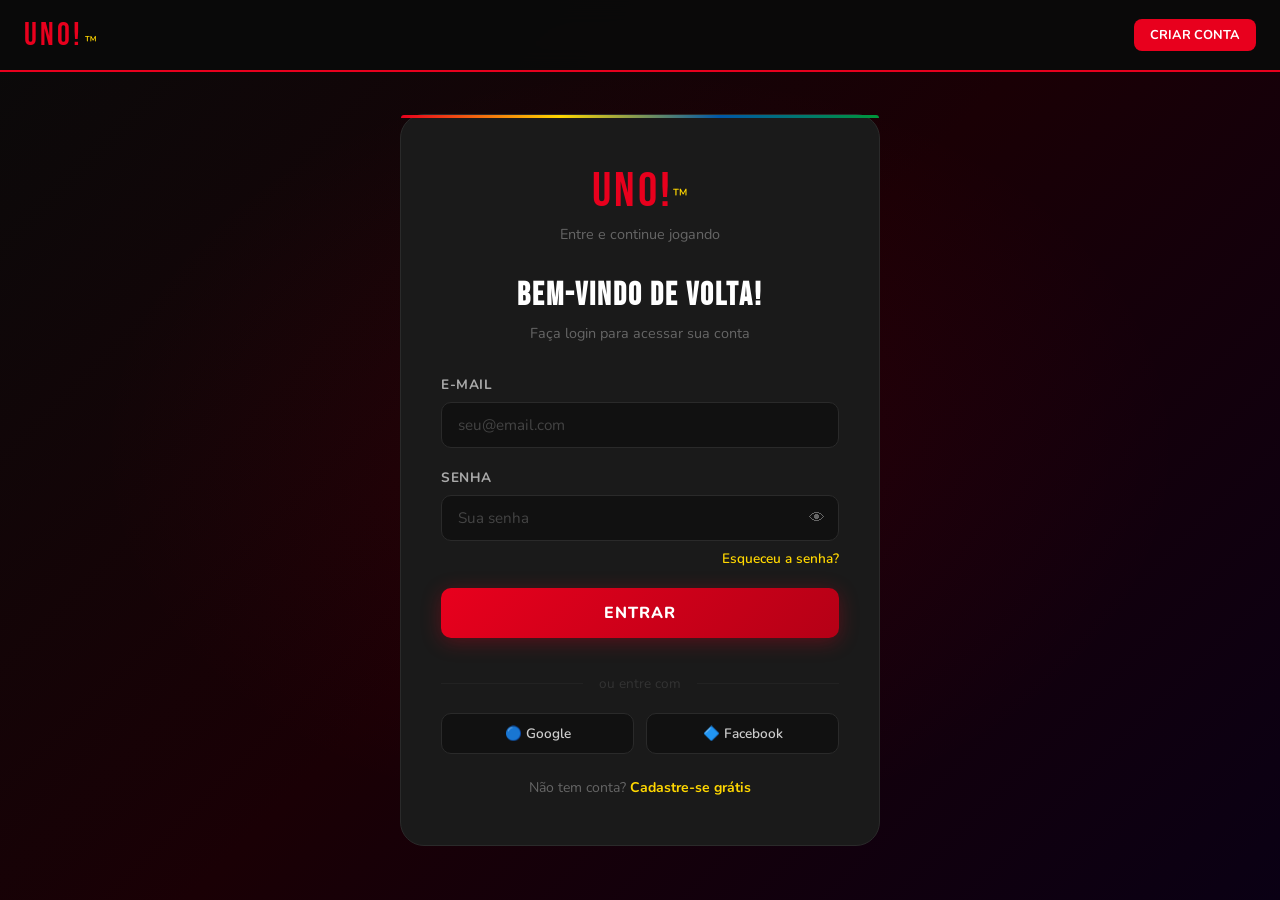
==== pages/dashboard.html @ dbe79857 "Add files via upload" ====
<!DOCTYPE html>
<html lang="pt-BR">
<head>
  <meta charset="UTF-8">
  <meta name="viewport" content="width=device-width, initial-scale=1.0">
  <title>Minha Conta – UNO!™</title>
  <link rel="stylesheet" href="../css/style.css">
  <link href="https://fonts.googleapis.com/css2?family=Bebas+Neue&family=Nunito:wght@400;600;700;800;900&display=swap" rel="stylesheet">
</head>
<body>

<nav class="navbar" id="navbar">
  <div class="nav-container">
    <a href="../index.html" class="nav-logo"><span class="logo-text">UNO!</span><span class="logo-tm">™</span></a>
    <button class="nav-toggle" onclick="toggleMenu()"><span></span><span></span><span></span></button>
    <ul class="nav-links" id="navLinks">
      <li><a href="../index.html">HOME</a></li>
      <li><a href="news.html">NOTÍCIAS</a></li>
      <li><a href="support.html">SUPORTE</a></li>
    </ul>
    <div class="nav-right">
      <div class="nav-auth-btns" id="navAuthBtns"></div>
    </div>
  </div>
</nav>

<div class="dashboard-layout">
  <!-- SIDEBAR -->
  <aside class="sidebar">
    <div class="sidebar-user">
      <div class="sidebar-avatar" id="sidebarAvatar">U</div>
      <div class="sidebar-name" id="sidebarName">Carregando...</div>
      <div class="sidebar-balance">Saldo: <span id="sidebarBalance">R$ 0,00</span></div>
    </div>
    <ul class="sidebar-nav">
      <li><a href="dashboard.html" class="active"><span class="nav-icon">🏠</span> Visão Geral</a></li>
      <li><a href="deposit.html"><span class="nav-icon">💰</span> Depositar</a></li>
      <li><a href="transactions.html"><span class="nav-icon">📋</span> Transações</a></li>
      <li><a href="profile.html"><span class="nav-icon">👤</span> Perfil</a></li>
      <li><a href="support.html"><span class="nav-icon">🎧</span> Suporte</a></li>
      <li><a href="#" onclick="logout(); return false;"><span class="nav-icon">🚪</span> Sair</a></li>
    </ul>
  </aside>

  <!-- MAIN -->
  <main class="main-content">
    <div class="dash-header">
      <h1 id="dashGreeting">Olá, Jogador!</h1>
      <p>Bem-vindo de volta ao UNO!™</p>
    </div>

    <div class="stats-grid">
      <div class="stat-card yellow">
        <div class="stat-card-label">SALDO DISPONÍVEL</div>
        <div class="stat-card-value" id="balanceValue">R$ 0,00</div>
        <div class="stat-card-sub"><a href="deposit.html" style="color:var(--yellow);text-decoration:none">+ Depositar via PIX</a></div>
      </div>
      <div class="stat-card green">
        <div class="stat-card-label">VITÓRIAS</div>
        <div class="stat-card-value" id="winsValue">0</div>
        <div class="stat-card-sub">Total de vitórias</div>
      </div>
      <div class="stat-card blue">
        <div class="stat-card-label">PARTIDAS JOGADAS</div>
        <div class="stat-card-value" id="gamesValue">0</div>
        <div class="stat-card-sub">Desde o início</div>
      </div>
      <div class="stat-card red">
        <div class="stat-card-label">NÍVEL</div>
        <div class="stat-card-value" id="levelValue">1</div>
        <div class="stat-card-sub">Continue jogando!</div>
      </div>
    </div>

    <!-- QUICK ACTIONS -->
    <div style="margin-bottom:40px">
      <h3 style="font-size:1.5rem;color:#fff;margin-bottom:20px">Ações Rápidas</h3>
      <div style="display:flex;gap:16px;flex-wrap:wrap">
        <a href="deposit.html" class="btn-primary" style="text-decoration:none;padding:12px 24px">💰 Depositar via PIX</a>
        <a href="#" onclick="alert('Jogo em breve!'); return false;" class="btn-secondary" style="padding:12px 24px">🃏 Jogar Agora</a>
        <a href="transactions.html" class="btn-login" style="text-decoration:none;padding:12px 24px;border-radius:10px;font-weight:700">📋 Ver Transações</a>
      </div>
    </div>

    <!-- RECENT TRANSACTIONS -->
    <div>
      <h3 style="font-size:1.5rem;color:#fff;margin-bottom:20px">Últimas Transações</h3>
      <div style="background:var(--dark2);border:1px solid #222;border-radius:var(--radius-lg);overflow:hidden">
        <table class="tx-table" id="recentTxTable">
          <thead>
            <tr>
              <th>DATA</th>
              <th>TIPO</th>
              <th>MÉTODO</th>
              <th>VALOR</th>
              <th>STATUS</th>
            </tr>
          </thead>
          <tbody id="recentTxBody">
            <tr><td colspan="5" style="text-align:center;color:#555;padding:40px">Nenhuma transação ainda. <a href="deposit.html" style="color:var(--yellow)">Faça seu primeiro depósito!</a></td></tr>
          </tbody>
        </table>
      </div>
    </div>
  </main>
</div>

<script src="../js/main.js"></script>
<script src="../js/auth.js"></script>
<script>
requireAuth();
window.addEventListener('DOMContentLoaded', () => {
  const user = getUser();
  if (!user) return;

  // Sidebar
  document.getElementById('sidebarAvatar').textContent = user.name.charAt(0).toUpperCase();
  document.getElementById('sidebarName').textContent = user.name;
  document.getElementById('sidebarBalance').textContent = 'R$ ' + parseFloat(user.balance || 0).toFixed(2).replace('.',',');

  // Stats
  document.getElementById('dashGreeting').textContent = 'Olá, ' + user.name.split(' ')[0] + '!';
  document.getElementById('balanceValue').textContent = 'R$ ' + parseFloat(user.balance || 0).toFixed(2).replace('.',',');
  document.getElementById('winsValue').textContent = user.wins || 0;
  document.getElementById('gamesValue').textContent = user.games || 0;
  document.getElementById('levelValue').textContent = user.level || 1;

  // Transactions
  const txs = JSON.parse(localStorage.getItem('unoTransactions') || '[]');
  const tbody = document.getElementById('recentTxBody');
  if (txs.length > 0) {
    tbody.innerHTML = txs.slice(0, 5).map(tx => {
      const d = new Date(tx.date);
      const dateStr = d.toLocaleDateString('pt-BR') + ' ' + d.toLocaleTimeString('pt-BR', {hour:'2-digit',minute:'2-digit'});
      const statusMap = { pending: '<span class="tx-badge tx-pending">Pendente</span>', confirmed: '<span class="tx-badge tx-confirmed">Confirmado</span>', failed: '<span class="tx-badge tx-failed">Falhou</span>' };
      return `<tr>
        <td>${dateStr}</td>
        <td>${tx.type === 'deposit' ? '⬇ Depósito' : '⬆ Saque'}</td>
        <td>${tx.method || 'PIX'}</td>
        <td style="color:var(--yellow);font-weight:700">R$ ${parseFloat(tx.amount).toFixed(2).replace('.',',')}</td>
        <td>${statusMap[tx.status] || statusMap.pending}</td>
      </tr>`;
    }).join('');
  }
});
</script>
</body>
</html>
---- css/style.css ----
*,*::before,*::after{box-sizing:border-box;margin:0;padding:0}
html{scroll-behavior:smooth}
body{font-family:'Nunito',sans-serif;background:#0a0a0a;color:#f0f0f0;overflow-x:hidden}
:root{
  --red:#E8001D;--red-dark:#b50016;
  --blue:#0057A8;--blue-light:#1a7fd4;
  --yellow:#FFD700;--yellow-dark:#e6c200;
  --green:#00963A;--green-light:#00c04d;
  --black:#0a0a0a;--dark:#111;--dark2:#1a1a1a;--dark3:#222;
  --white:#fff;--gray:#888;--light:#f0f0f0;
  --radius:12px;--radius-lg:20px;
  --shadow:0 8px 32px rgba(0,0,0,.4);
}
h1,h2,h3,.logo-text,.footer-logo{font-family:'Bebas Neue',sans-serif;letter-spacing:2px}
::-webkit-scrollbar{width:6px}::-webkit-scrollbar-track{background:var(--dark)}::-webkit-scrollbar-thumb{background:var(--red);border-radius:3px}

/* COOKIE */
.cookie-banner{position:fixed;bottom:0;left:0;right:0;background:var(--dark2);border-top:3px solid var(--red);padding:16px 24px;display:flex;align-items:center;justify-content:space-between;gap:16px;z-index:9999;animation:slideUp .4s ease}
@keyframes slideUp{from{transform:translateY(100%)}to{transform:translateY(0)}}
.cookie-banner p{font-size:.9rem;color:#ccc;max-width:700px}
.cookie-banner a{color:var(--yellow)}
.cookie-btns{display:flex;gap:10px;flex-shrink:0}
.btn-accept{background:var(--red);color:#fff;border:none;padding:8px 20px;border-radius:6px;cursor:pointer;font-weight:700;font-family:'Nunito',sans-serif;transition:background .2s}
.btn-accept:hover{background:var(--red-dark)}
.btn-reject{background:transparent;color:#aaa;border:1px solid #444;padding:8px 20px;border-radius:6px;cursor:pointer;font-family:'Nunito',sans-serif;transition:all .2s}
.btn-reject:hover{border-color:#888;color:#fff}

/* MODAL */
.modal-overlay{position:fixed;inset:0;background:rgba(0,0,0,.85);display:flex;align-items:center;justify-content:center;z-index:10000;animation:fadeIn .2s ease}
@keyframes fadeIn{from{opacity:0}to{opacity:1}}
.modal-box{background:var(--dark2);border:2px solid var(--red);border-radius:var(--radius-lg);padding:40px;max-width:440px;width:90%;text-align:center;position:relative;animation:popIn .3s cubic-bezier(.175,.885,.32,1.275)}
@keyframes popIn{from{transform:scale(.8);opacity:0}to{transform:scale(1);opacity:1}}
.modal-box h3{font-family:'Bebas Neue',sans-serif;font-size:2rem;color:var(--yellow);margin-bottom:12px}
.modal-box p{color:#ccc;margin-bottom:20px;line-height:1.6}
.modal-btns{display:flex;gap:12px;justify-content:center}
.btn-goback{background:transparent;border:2px solid #555;color:#aaa;padding:10px 24px;border-radius:8px;cursor:pointer;font-weight:700;font-family:'Nunito',sans-serif;transition:all .2s}
.btn-goback:hover{border-color:#888;color:#fff}
.btn-continue{background:var(--red);color:#fff;border:none;padding:10px 24px;border-radius:8px;cursor:pointer;font-weight:700;font-family:'Nunito',sans-serif;transition:background .2s}
.btn-continue:hover{background:var(--red-dark)}
.modal-close{position:absolute;top:12px;right:16px;background:none;border:none;color:#888;font-size:1.2rem;cursor:pointer;transition:color .2s}
.modal-close:hover{color:#fff}

/* NAVBAR */
.navbar{position:fixed;top:0;left:0;right:0;background:rgba(10,10,10,.95);backdrop-filter:blur(12px);border-bottom:2px solid var(--red);z-index:1000;transition:all .3s}
.navbar.scrolled{box-shadow:0 4px 20px rgba(0,0,0,.5)}
.nav-container{max-width:1280px;margin:0 auto;padding:0 24px;display:flex;align-items:center;gap:24px;height:70px}
.nav-logo{text-decoration:none;display:flex;align-items:baseline;gap:2px}
.logo-text{font-family:'Bebas Neue',sans-serif;font-size:2rem;color:var(--red);letter-spacing:3px;transition:color .2s}
.nav-logo:hover .logo-text{color:var(--yellow)}
.logo-tm{font-size:.8rem;color:var(--yellow);vertical-align:super}
.nav-links{list-style:none;display:flex;align-items:center;gap:4px;margin:0;padding:0;flex:1}
.nav-links a{color:#ccc;text-decoration:none;font-weight:700;font-size:.85rem;letter-spacing:1px;padding:8px 14px;border-radius:6px;transition:all .2s;white-space:nowrap}
.nav-links a:hover,.nav-links a.active{color:var(--yellow);background:rgba(255,215,0,.08)}
.dropdown{position:relative}
.dropdown-menu{position:absolute;top:100%;left:0;background:var(--dark2);border:1px solid #333;border-radius:10px;min-width:200px;padding:8px;display:none;box-shadow:var(--shadow)}
.dropdown:hover .dropdown-menu{display:block;animation:fadeIn .15s ease}
.dropdown-menu li{list-style:none}
.dropdown-menu a{display:block;padding:10px 14px;border-radius:6px;color:#ccc;font-size:.85rem}
.dropdown-menu a:hover{color:var(--yellow);background:rgba(255,215,0,.08)}
.nav-right{display:flex;align-items:center;gap:12px;margin-left:auto}
.nav-social{display:flex;gap:6px}
.soc-icon{width:32px;height:32px;display:flex;align-items:center;justify-content:center;border-radius:50%;border:1px solid #333;color:#888;text-decoration:none;font-size:.8rem;transition:all .2s;cursor:pointer}
.soc-icon:hover{border-color:var(--yellow);color:var(--yellow);background:rgba(255,215,0,.08)}
.nav-auth-btns{display:flex;gap:8px}
.btn-login{background:transparent;border:1px solid #444;color:#ccc;padding:7px 16px;border-radius:8px;cursor:pointer;font-weight:700;font-size:.8rem;font-family:'Nunito',sans-serif;transition:all .2s;text-decoration:none;white-space:nowrap}
.btn-login:hover{border-color:var(--yellow);color:var(--yellow)}
.btn-register{background:var(--red);border:none;color:#fff;padding:7px 16px;border-radius:8px;cursor:pointer;font-weight:700;font-size:.8rem;font-family:'Nunito',sans-serif;transition:all .2s;text-decoration:none;white-space:nowrap}
.btn-register:hover{background:var(--red-dark)}
.nav-toggle{display:none;flex-direction:column;gap:5px;background:none;border:none;cursor:pointer;padding:4px}
.nav-toggle span{width:24px;height:2px;background:#ccc;border-radius:2px;transition:all .3s}

/* HERO */
.hero{min-height:100vh;background:linear-gradient(135deg,#0a0a0a 0%,#1a0005 40%,#0a0014 100%);display:flex;align-items:center;padding:100px 24px 60px;position:relative;overflow:hidden}
.hero::before{content:'';position:absolute;inset:0;background:radial-gradient(ellipse at 70% 50%,rgba(232,0,29,.12) 0%,transparent 60%);pointer-events:none}
.hero-bg{position:absolute;inset:0;pointer-events:none;overflow:hidden}
.card-float{position:absolute;width:80px;height:110px;border-radius:12px;display:flex;align-items:center;justify-content:center;font-family:'Bebas Neue',sans-serif;font-size:1.8rem;color:#fff;opacity:.07;animation:floatCard 8s ease-in-out infinite}
.card-red{background:var(--red);top:15%;left:8%;animation-delay:0s}
.card-blue{background:var(--blue);top:60%;left:5%;animation-delay:2s}
.card-yellow{background:var(--yellow);color:#333;top:20%;right:5%;animation-delay:1s}
.card-green{background:var(--green);top:70%;right:8%;animation-delay:3s}
@keyframes floatCard{0%,100%{transform:translateY(0) rotate(-5deg)}50%{transform:translateY(-20px) rotate(5deg)}}
.hero-content{max-width:580px;position:relative;z-index:2;flex:1}
.hero-badge{display:inline-block;background:rgba(255,215,0,.12);border:1px solid rgba(255,215,0,.3);color:var(--yellow);padding:6px 16px;border-radius:50px;font-size:.8rem;font-weight:700;letter-spacing:2px;margin-bottom:20px;animation:fadeInDown .6s ease}
@keyframes fadeInDown{from{opacity:0;transform:translateY(-20px)}to{opacity:1;transform:translateY(0)}}
.hero-title{font-size:clamp(5rem,12vw,9rem);line-height:.9;background:linear-gradient(135deg,#fff 0%,var(--yellow) 50%,var(--red) 100%);-webkit-background-clip:text;-webkit-text-fill-color:transparent;background-clip:text;margin-bottom:20px;animation:fadeInUp .7s ease .1s both}
@keyframes fadeInUp{from{opacity:0;transform:translateY(30px)}to{opacity:1;transform:translateY(0)}}
.hero-subtitle{font-size:1.15rem;color:#bbb;line-height:1.7;margin-bottom:32px;animation:fadeInUp .7s ease .2s both}
.hero-actions{display:flex;gap:16px;flex-wrap:wrap;margin-bottom:40px;animation:fadeInUp .7s ease .3s both}
.btn-primary{background:linear-gradient(135deg,var(--red),var(--red-dark));color:#fff;border:none;padding:14px 32px;border-radius:10px;font-weight:800;font-size:1rem;letter-spacing:1px;cursor:pointer;transition:all .3s;box-shadow:0 4px 20px rgba(232,0,29,.4);font-family:'Nunito',sans-serif;text-decoration:none;display:inline-block}
.btn-primary:hover{transform:translateY(-3px);box-shadow:0 8px 30px rgba(232,0,29,.5)}
.btn-secondary{background:transparent;color:var(--yellow);border:2px solid var(--yellow);padding:12px 28px;border-radius:10px;font-weight:800;font-size:1rem;letter-spacing:1px;text-decoration:none;transition:all .3s;display:inline-block}
.btn-secondary:hover{background:var(--yellow);color:#111;transform:translateY(-3px)}
.hero-stats{display:flex;align-items:center;gap:20px;animation:fadeInUp .7s ease .4s both}
.stat{display:flex;flex-direction:column}
.stat-num{font-family:'Bebas Neue',sans-serif;font-size:1.8rem;color:var(--yellow);letter-spacing:2px}
.stat-label{font-size:.75rem;color:#888;letter-spacing:1px;text-transform:uppercase}
.stat-divider{width:1px;height:40px;background:#333}
.hero-image{flex:1;display:flex;justify-content:center;align-items:center;position:relative;z-index:2;animation:fadeInUp .8s ease .3s both}
.phone-mockup{width:240px;height:480px;background:linear-gradient(145deg,#1a1a1a,#2a2a2a);border-radius:40px;border:3px solid #333;padding:20px 15px;box-shadow:0 30px 80px rgba(0,0,0,.6),0 0 0 1px #444;position:relative;animation:floatPhone 4s ease-in-out infinite}
@keyframes floatPhone{0%,100%{transform:translateY(0) rotate(-2deg)}50%{transform:translateY(-15px) rotate(2deg)}}
.phone-screen{background:linear-gradient(135deg,#0a0a2e,#1a001a);border-radius:28px;height:100%;display:flex;align-items:center;justify-content:center;overflow:hidden}
.game-preview{display:flex;flex-direction:column;align-items:center;gap:20px}
.game-cards{display:flex}
.game-card{width:45px;height:65px;border-radius:8px;display:flex;align-items:center;justify-content:center;font-family:'Bebas Neue',sans-serif;font-size:1.1rem;color:#fff;font-weight:900;margin-left:-8px;box-shadow:2px 2px 8px rgba(0,0,0,.5);transition:transform .2s;cursor:default}
.game-card:first-child{margin-left:0}
.game-card:hover{transform:translateY(-8px);z-index:10}
.gc-red{background:var(--red)}.gc-blue{background:var(--blue)}.gc-yellow{background:var(--yellow);color:#333}.gc-green{background:var(--green)}.gc-wild{background:linear-gradient(135deg,#E8001D,#0057A8,#FFD700,#00963A)}
.game-uno-btn{background:var(--yellow);color:#111;font-family:'Bebas Neue',sans-serif;font-size:1.6rem;letter-spacing:3px;padding:8px 24px;border-radius:50px;box-shadow:0 4px 15px rgba(255,215,0,.4);animation:pulse 2s ease-in-out infinite}
@keyframes pulse{0%,100%{transform:scale(1)}50%{transform:scale(1.05)}}

/* TICKER */
.news-ticker{background:var(--red);padding:10px 0;display:flex;align-items:center;overflow:hidden}
.ticker-label{background:var(--red-dark);color:#fff;padding:0 20px;font-weight:800;font-size:.8rem;letter-spacing:2px;white-space:nowrap;flex-shrink:0;align-self:stretch;display:flex;align-items:center}
.ticker-track{display:flex;gap:60px;animation:tickerScroll 30s linear infinite;white-space:nowrap}
.ticker-track span{font-size:.85rem;font-weight:600;color:rgba(255,255,255,.9)}
@keyframes tickerScroll{0%{transform:translateX(0)}100%{transform:translateX(-50%)}}

/* SECTIONS */
.section-header{text-align:center;margin-bottom:48px;display:flex;flex-direction:column;align-items:center}
.section-header h2{font-size:clamp(2.5rem,5vw,3.5rem);color:#fff}
.section-header p{color:#888;font-size:1.1rem;margin-top:8px}
.section-header.light h2{color:var(--yellow)}
.see-all-btn{color:var(--yellow);text-decoration:none;font-weight:700;font-size:.9rem;margin-left:16px;transition:opacity .2s}
.see-all-btn:hover{opacity:.7}

/* FEATURES */
.features{padding:80px 24px;max-width:1280px;margin:0 auto}
.features-grid{display:grid;grid-template-columns:repeat(auto-fit,minmax(280px,1fr));gap:24px}
.feature-card{background:var(--dark2);border:1px solid #222;border-radius:var(--radius-lg);padding:32px;transition:all .3s;position:relative;overflow:hidden}
.feature-card::before{content:'';position:absolute;top:0;left:0;right:0;height:3px;background:linear-gradient(90deg,var(--red),var(--yellow));transform:scaleX(0);transform-origin:left;transition:transform .3s}
.feature-card:hover::before{transform:scaleX(1)}
.feature-card:hover{transform:translateY(-6px);border-color:#333;box-shadow:var(--shadow)}
.feature-icon{width:56px;height:56px;border-radius:14px;display:flex;align-items:center;justify-content:center;font-size:1.6rem;margin-bottom:20px}
.red-bg{background:rgba(232,0,29,.15)}.blue-bg{background:rgba(0,87,168,.15)}.yellow-bg{background:rgba(255,215,0,.15)}.green-bg{background:rgba(0,150,58,.15)}
.feature-card h3{font-size:1.25rem;margin-bottom:10px;color:#fff}
.feature-card p{color:#888;font-size:.95rem;line-height:1.7}

/* GALLERY */
.gallery-section{background:var(--dark2);padding:80px 24px}
.gallery-section .section-header{max-width:1280px;margin:0 auto 32px}
.gallery-tabs{display:flex;gap:8px;justify-content:center;margin-bottom:32px}
.tab-btn{background:transparent;border:2px solid #333;color:#888;padding:10px 28px;border-radius:50px;cursor:pointer;font-weight:700;font-family:'Nunito',sans-serif;font-size:.9rem;transition:all .2s}
.tab-btn.active,.tab-btn:hover{background:var(--red);border-color:var(--red);color:#fff}
.gallery-content{max-width:1280px;margin:0 auto}
.gallery-content.hidden{display:none}
.screenshots-grid{display:grid;grid-template-columns:2fr 1fr 1fr;grid-template-rows:auto auto;gap:16px}
.screenshot-item.big{grid-row:1/3}
.screenshot-placeholder{border-radius:var(--radius-lg);aspect-ratio:16/10;display:flex;align-items:center;justify-content:center;color:rgba(255,255,255,.7);font-weight:700}
.screenshot-item.big .screenshot-placeholder{aspect-ratio:auto;height:100%}
.red-grad{background:linear-gradient(135deg,rgba(232,0,29,.6),rgba(180,0,0,.4));border:1px solid rgba(232,0,29,.3)}
.blue-grad{background:linear-gradient(135deg,rgba(0,87,168,.6),rgba(0,50,120,.4));border:1px solid rgba(0,87,168,.3)}
.yellow-grad{background:linear-gradient(135deg,rgba(255,215,0,.4),rgba(200,160,0,.2));border:1px solid rgba(255,215,0,.2)}
.green-grad{background:linear-gradient(135deg,rgba(0,150,58,.5),rgba(0,100,30,.3));border:1px solid rgba(0,150,58,.2)}
.videos-grid{display:grid;grid-template-columns:repeat(auto-fit,minmax(240px,1fr));gap:16px}
.video-card{cursor:pointer}
.video-thumb{border-radius:var(--radius-lg);aspect-ratio:16/9;display:flex;flex-direction:column;align-items:center;justify-content:center;gap:12px;position:relative;overflow:hidden;transition:transform .3s}
.video-card:hover .video-thumb{transform:scale(1.02)}
.play-icon{font-size:2.5rem;opacity:.9}
.video-thumb p{font-weight:700;font-size:.95rem;color:rgba(255,255,255,.9);text-align:center;padding:0 16px}

/* NEWS */
.news-section{padding:80px 24px;max-width:1280px;margin:0 auto}
.news-section .section-header{flex-direction:row;justify-content:space-between;align-items:center;margin-bottom:24px}
.news-tabs{display:flex;gap:6px;margin-bottom:24px;flex-wrap:wrap}
.news-tab{background:transparent;border:1px solid #333;color:#888;padding:6px 16px;border-radius:50px;cursor:pointer;font-size:.8rem;font-weight:700;letter-spacing:1px;font-family:'Nunito',sans-serif;transition:all .2s}
.news-tab.active,.news-tab:hover{background:var(--red);border-color:var(--red);color:#fff}
.news-list{display:flex;flex-direction:column;gap:2px}
.news-item{display:flex;align-items:center;gap:16px;padding:16px 20px;border-radius:10px;text-decoration:none;color:inherit;background:transparent;transition:background .2s;border-bottom:1px solid #1a1a1a}
.news-item:hover{background:var(--dark2)}
.news-item.hidden{display:none}
.news-tag{flex-shrink:0;padding:3px 10px;border-radius:50px;font-size:.7rem;font-weight:800;letter-spacing:1px}
.tag-notice{background:rgba(255,215,0,.15);color:var(--yellow)}
.tag-news{background:rgba(0,87,168,.2);color:#4da6ff}
.tag-esports{background:rgba(232,0,29,.15);color:#ff4d6d}
.tag-guide{background:rgba(0,150,58,.15);color:#00e066}
.news-title{flex:1;font-size:.95rem;color:#ddd;transition:color .2s}
.news-item:hover .news-title{color:var(--yellow)}
.news-date{color:#555;font-size:.8rem;flex-shrink:0}

/* DOWNLOAD CTA */
.download-cta{background:linear-gradient(135deg,var(--red-dark),#1a0005);padding:80px 24px;display:flex;align-items:center;justify-content:center;gap:60px;position:relative;overflow:hidden}
.download-cta::before{content:'';position:absolute;inset:0;background:radial-gradient(ellipse at center,rgba(255,215,0,.05) 0%,transparent 70%)}
.cta-content{text-align:center;z-index:2}
.cta-content h2{font-size:3.5rem;color:#fff;margin-bottom:12px}
.cta-content p{color:rgba(255,255,255,.7);font-size:1.1rem;margin-bottom:32px}
.cta-stores{display:flex;gap:16px;justify-content:center;flex-wrap:wrap}
.store-badge{display:flex;align-items:center;gap:12px;background:rgba(255,255,255,.1);border:2px solid rgba(255,255,255,.2);padding:12px 24px;border-radius:12px;text-decoration:none;color:#fff;transition:all .3s}
.store-badge:hover{background:rgba(255,255,255,.2);transform:translateY(-3px)}
.badge-icon{font-size:1.8rem}
.badge-text{display:flex;flex-direction:column;line-height:1.2}
.badge-text small{font-size:.7rem;opacity:.7}
.badge-text strong{font-size:1rem}
.cta-cards{display:flex;gap:8px;z-index:2;flex-wrap:wrap;justify-content:center}
.cta-card{width:55px;height:80px;border-radius:10px;display:flex;align-items:center;justify-content:center;font-family:'Bebas Neue',sans-serif;font-size:1.4rem;color:#fff;font-weight:900;box-shadow:0 4px 15px rgba(0,0,0,.3);animation:floatCard 6s ease-in-out infinite}
.cta-card.c1{background:var(--red);animation-delay:0s}.cta-card.c2{background:var(--blue);animation-delay:.5s}.cta-card.c3{background:var(--yellow);color:#333;animation-delay:1s}.cta-card.c4{background:var(--green);animation-delay:1.5s}.cta-card.c5{background:var(--red);animation-delay:2s}.cta-card.c6{background:var(--blue);animation-delay:2.5s}

/* FOOTER */
.footer{background:#050505;border-top:1px solid #1a1a1a;padding:60px 24px 0}
.footer-container{max-width:1280px;margin:0 auto;display:grid;grid-template-columns:2fr 1fr 1fr 1fr;gap:48px;padding-bottom:48px}
.footer-logo{font-size:2.5rem;color:var(--red);margin-bottom:12px}
.footer-brand p{color:#666;font-size:.9rem;line-height:1.7;margin-bottom:20px}
.footer-social{display:flex;gap:8px}
.footer-links h4{font-family:'Bebas Neue',sans-serif;font-size:1.1rem;color:var(--yellow);letter-spacing:2px;margin-bottom:16px}
.footer-links ul{list-style:none;display:flex;flex-direction:column;gap:10px}
.footer-links a{color:#666;text-decoration:none;font-size:.9rem;transition:color .2s}
.footer-links a:hover{color:var(--yellow)}
.footer-bottom{border-top:1px solid #1a1a1a;padding:20px 0;display:flex;justify-content:space-between;align-items:center;max-width:1280px;margin:0 auto;color:#444;font-size:.8rem}

/* PAGE HERO */
.page-hero{padding:120px 24px 60px;background:linear-gradient(135deg,#0a0a0a 0%,#1a0005 100%);text-align:center;border-bottom:2px solid var(--red)}
.page-hero h1{font-size:clamp(3rem,7vw,5rem);color:#fff}
.breadcrumb{color:#666;font-size:.9rem;margin-top:8px}
.breadcrumb a{color:var(--yellow);text-decoration:none}

/* PAGE CONTENT */
.page-content{max-width:1280px;margin:0 auto;padding:60px 24px}

/* SUPPORT */
.support-categories{display:grid;grid-template-columns:repeat(auto-fit,minmax(280px,1fr));gap:24px;margin-bottom:48px}
.support-cat{background:var(--dark2);border:1px solid #222;border-radius:var(--radius-lg);padding:28px;transition:all .3s}
.support-cat:hover{border-color:var(--red);transform:translateY(-4px)}
.support-cat h3{font-size:1.3rem;color:var(--yellow);margin-bottom:16px;display:flex;align-items:center;gap:10px}
.support-cat .more-link{display:inline-block;margin-top:12px;color:var(--red);font-weight:700;font-size:.85rem;text-decoration:none}
.support-cat .more-link:hover{color:var(--yellow)}
.faq-item{background:transparent;border-bottom:1px solid #1a1a1a}
.faq-q{padding:14px 16px;color:#ccc;font-size:.9rem;cursor:pointer;display:flex;justify-content:space-between;align-items:center;transition:color .2s}
.faq-q:hover{color:var(--yellow)}
.faq-a{padding:0 16px;max-height:0;overflow:hidden;transition:all .3s;color:#888;font-size:.9rem;line-height:1.6}
.faq-item.open .faq-a{max-height:200px;padding:0 16px 14px}
.faq-arrow{transition:transform .3s}
.faq-item.open .faq-arrow{transform:rotate(180deg)}
.contact-box{background:linear-gradient(135deg,rgba(232,0,29,.1),rgba(0,87,168,.1));border:1px solid rgba(232,0,29,.2);border-radius:var(--radius-lg);padding:40px;text-align:center;margin-top:48px}
.contact-box h3{font-size:1.8rem;margin-bottom:12px}
.contact-box p{color:#888;margin-bottom:16px}
.contact-box a{color:var(--yellow);text-decoration:none;font-weight:700}

/* LEGAL */
.legal-content{max-width:800px;margin:0 auto}
.legal-content h2{font-size:1.8rem;color:var(--yellow);margin:32px 0 12px}
.legal-content p,.legal-content li{color:#888;line-height:1.8;margin-bottom:12px}
.legal-content ul{padding-left:24px}

/* PAGINATION */
.pagination{display:flex;gap:8px;justify-content:center;margin-top:32px}
.page-btn{width:36px;height:36px;border-radius:8px;display:flex;align-items:center;justify-content:center;background:var(--dark2);border:1px solid #333;color:#888;cursor:pointer;font-family:'Nunito',sans-serif;font-size:.85rem;transition:all .2s}
.page-btn.active,.page-btn:hover{background:var(--red);border-color:var(--red);color:#fff}

/* AUTH PAGES */
.auth-page{min-height:100vh;background:linear-gradient(135deg,#0a0a0a 0%,#1a0005 50%,#0a0014 100%);display:flex;align-items:center;justify-content:center;padding:100px 24px 40px;position:relative;overflow:hidden}
.auth-page::before{content:'';position:absolute;inset:0;background:radial-gradient(ellipse at center,rgba(232,0,29,.08) 0%,transparent 60%);pointer-events:none}
.auth-card{background:var(--dark2);border:1px solid #2a2a2a;border-radius:24px;padding:48px 40px;width:100%;max-width:480px;position:relative;z-index:2;animation:popIn .4s cubic-bezier(.175,.885,.32,1.275)}
.auth-card::before{content:'';position:absolute;top:0;left:0;right:0;height:3px;background:linear-gradient(90deg,var(--red),var(--yellow),var(--blue),var(--green));border-radius:24px 24px 0 0}
.auth-logo{text-align:center;margin-bottom:32px}
.auth-logo .logo-text{font-size:3rem;color:var(--red)}
.auth-logo .logo-tm{font-size:1rem;color:var(--yellow)}
.auth-logo p{color:#666;font-size:.9rem;margin-top:4px}
.auth-title{font-family:'Bebas Neue',sans-serif;font-size:2rem;color:#fff;text-align:center;margin-bottom:8px;letter-spacing:2px}
.auth-subtitle{color:#666;text-align:center;font-size:.9rem;margin-bottom:32px}
.form-group{margin-bottom:20px}
.form-label{display:block;font-size:.85rem;font-weight:700;color:#aaa;margin-bottom:8px;letter-spacing:.5px}
.form-input{width:100%;background:#111;border:1px solid #2a2a2a;border-radius:10px;padding:12px 16px;color:#fff;font-family:'Nunito',sans-serif;font-size:.95rem;transition:all .2s;outline:none}
.form-input:focus{border-color:var(--red);box-shadow:0 0 0 3px rgba(232,0,29,.1)}
.form-input::placeholder{color:#444}
.form-input.error{border-color:#ff4d4d}
.form-error{color:#ff4d4d;font-size:.8rem;margin-top:6px;display:none}
.form-error.show{display:block}
.input-group{position:relative}
.input-group .form-input{padding-right:48px}
.input-toggle{position:absolute;right:14px;top:50%;transform:translateY(-50%);background:none;border:none;color:#666;cursor:pointer;font-size:1rem;transition:color .2s}
.input-toggle:hover{color:var(--yellow)}
.form-check{display:flex;align-items:flex-start;gap:10px;margin-bottom:20px}
.form-check input[type=checkbox]{width:18px;height:18px;accent-color:var(--red);flex-shrink:0;margin-top:2px;cursor:pointer}
.form-check label{color:#888;font-size:.85rem;line-height:1.5;cursor:pointer}
.form-check a{color:var(--yellow);text-decoration:none}
.btn-full{width:100%;padding:14px;border-radius:10px;font-weight:800;font-size:1rem;letter-spacing:1px;cursor:pointer;transition:all .3s;font-family:'Nunito',sans-serif;margin-bottom:16px}
.btn-full-red{background:linear-gradient(135deg,var(--red),var(--red-dark));color:#fff;border:none;box-shadow:0 4px 20px rgba(232,0,29,.3)}
.btn-full-red:hover{transform:translateY(-2px);box-shadow:0 8px 30px rgba(232,0,29,.4)}
.btn-full-red:disabled{opacity:.5;cursor:not-allowed;transform:none}
.auth-divider{display:flex;align-items:center;gap:16px;margin:20px 0;color:#333;font-size:.85rem}
.auth-divider::before,.auth-divider::after{content:'';flex:1;height:1px;background:#222}
.social-login{display:flex;gap:12px;margin-bottom:24px}
.btn-social{flex:1;display:flex;align-items:center;justify-content:center;gap:8px;background:#111;border:1px solid #2a2a2a;color:#ccc;padding:10px;border-radius:10px;cursor:pointer;font-family:'Nunito',sans-serif;font-size:.85rem;font-weight:600;transition:all .2s}
.btn-social:hover{border-color:#444;color:#fff}
.auth-footer{text-align:center;color:#666;font-size:.875rem}
.auth-footer a{color:var(--yellow);text-decoration:none;font-weight:700}
.auth-footer a:hover{text-decoration:underline}
.forgot-link{display:block;text-align:right;margin-top:-12px;margin-bottom:20px;color:var(--yellow);font-size:.85rem;text-decoration:none;font-weight:600}
.forgot-link:hover{text-decoration:underline}
.strength-bar{height:4px;background:#222;border-radius:2px;margin-top:8px;overflow:hidden}
.strength-fill{height:100%;border-radius:2px;transition:all .3s;width:0}
.strength-text{font-size:.75rem;color:#666;margin-top:4px}

/* DASHBOARD / DEPOSIT */
.dashboard-layout{display:flex;min-height:100vh;padding-top:70px}
.sidebar{width:260px;background:var(--dark2);border-right:1px solid #1a1a1a;padding:32px 0;flex-shrink:0;position:fixed;top:70px;bottom:0;left:0;overflow-y:auto;z-index:100}
.sidebar-user{padding:0 24px 24px;border-bottom:1px solid #1a1a1a;margin-bottom:16px}
.sidebar-avatar{width:56px;height:56px;border-radius:50%;background:linear-gradient(135deg,var(--red),var(--blue));display:flex;align-items:center;justify-content:center;font-family:'Bebas Neue',sans-serif;font-size:1.5rem;color:#fff;margin-bottom:12px}
.sidebar-name{font-weight:800;color:#fff;font-size:1rem}
.sidebar-balance{color:#888;font-size:.85rem;margin-top:2px}
.sidebar-balance span{color:var(--yellow);font-weight:700}
.sidebar-nav{list-style:none}
.sidebar-nav li a{display:flex;align-items:center;gap:12px;padding:12px 24px;color:#888;text-decoration:none;font-weight:600;font-size:.9rem;transition:all .2s;border-left:3px solid transparent}
.sidebar-nav li a:hover,.sidebar-nav li a.active{color:var(--yellow);background:rgba(255,215,0,.05);border-left-color:var(--yellow)}
.sidebar-nav li a .nav-icon{font-size:1.1rem;width:20px;text-align:center}
.main-content{flex:1;margin-left:260px;padding:40px}
.dash-header{margin-bottom:40px}
.dash-header h1{font-size:2.5rem;color:#fff}
.dash-header p{color:#888;margin-top:4px}
.stats-grid{display:grid;grid-template-columns:repeat(auto-fit,minmax(220px,1fr));gap:20px;margin-bottom:40px}
.stat-card{background:var(--dark2);border:1px solid #222;border-radius:var(--radius-lg);padding:24px;position:relative;overflow:hidden}
.stat-card::after{content:'';position:absolute;top:0;right:0;width:80px;height:80px;border-radius:50%;opacity:.06;transform:translate(20px,-20px)}
.stat-card.red::after{background:var(--red)}.stat-card.blue::after{background:var(--blue)}.stat-card.yellow::after{background:var(--yellow)}.stat-card.green::after{background:var(--green)}
.stat-card-label{color:#666;font-size:.8rem;font-weight:700;letter-spacing:1px;text-transform:uppercase;margin-bottom:8px}
.stat-card-value{font-family:'Bebas Neue',sans-serif;font-size:2rem;letter-spacing:2px}
.stat-card.red .stat-card-value{color:var(--red)}.stat-card.yellow .stat-card-value{color:var(--yellow)}.stat-card.green .stat-card-value{color:var(--green)}.stat-card.blue .stat-card-value{color:var(--blue-light)}
.stat-card-sub{color:#555;font-size:.8rem;margin-top:4px}

/* DEPOSIT */
.deposit-container{max-width:600px}
.deposit-card{background:var(--dark2);border:1px solid #222;border-radius:var(--radius-lg);padding:36px;margin-bottom:24px}
.deposit-card h3{font-size:1.5rem;color:#fff;margin-bottom:24px;display:flex;align-items:center;gap:10px}
.amount-grid{display:grid;grid-template-columns:repeat(3,1fr);gap:12px;margin-bottom:20px}
.amount-btn{background:#111;border:2px solid #2a2a2a;border-radius:12px;padding:16px 8px;cursor:pointer;text-align:center;transition:all .2s;font-family:'Nunito',sans-serif}
.amount-btn:hover{border-color:var(--red);background:rgba(232,0,29,.05)}
.amount-btn.selected{border-color:var(--yellow);background:rgba(255,215,0,.08)}
.amount-btn .amount-val{font-family:'Bebas Neue',sans-serif;font-size:1.6rem;color:var(--yellow);letter-spacing:1px;display:block}
.amount-btn .amount-label{color:#555;font-size:.75rem;display:block;margin-top:2px}
.amount-custom{margin-bottom:20px}
.amount-custom label{display:block;font-size:.85rem;font-weight:700;color:#aaa;margin-bottom:8px}
.amount-custom .input-prefix{position:relative}
.amount-custom .prefix-text{position:absolute;left:14px;top:50%;transform:translateY(-50%);color:#888;font-weight:700}
.amount-custom .form-input{padding-left:40px}

/* PIX RESULT */
.pix-result{display:none;text-align:center}
.pix-result.show{display:block}
.qr-placeholder{width:200px;height:200px;margin:0 auto 20px;background:#fff;border-radius:12px;display:flex;align-items:center;justify-content:center;font-size:3rem;position:relative;overflow:hidden}
.qr-placeholder img{width:100%;height:100%;object-fit:contain}
.pix-code-box{background:#111;border:1px solid #2a2a2a;border-radius:10px;padding:16px;margin:16px 0;display:flex;align-items:center;gap:12px}
.pix-code-text{flex:1;font-size:.75rem;color:#888;word-break:break-all;text-align:left;font-family:monospace}
.btn-copy{background:var(--yellow);color:#111;border:none;padding:8px 16px;border-radius:8px;cursor:pointer;font-weight:700;font-size:.8rem;font-family:'Nunito',sans-serif;white-space:nowrap;transition:all .2s}
.btn-copy:hover{background:var(--yellow-dark)}
.pix-timer{margin:16px 0;color:#888;font-size:.9rem}
.pix-timer span{color:var(--red);font-weight:700;font-family:'Bebas Neue',sans-serif;font-size:1.2rem}
.pix-status{padding:12px 20px;border-radius:10px;font-weight:700;font-size:.9rem;margin-top:16px}
.pix-status.pending{background:rgba(255,215,0,.1);border:1px solid rgba(255,215,0,.2);color:var(--yellow)}
.pix-status.confirmed{background:rgba(0,150,58,.1);border:1px solid rgba(0,150,58,.2);color:var(--green-light)}
.pix-status.error{background:rgba(232,0,29,.1);border:1px solid rgba(232,0,29,.2);color:#ff6b6b}
.deposit-info-list{list-style:none;display:flex;flex-direction:column;gap:12px}
.deposit-info-list li{display:flex;align-items:flex-start;gap:12px;color:#888;font-size:.9rem;line-height:1.5}
.deposit-info-list li span:first-child{font-size:1.1rem;flex-shrink:0}
.loading-spinner{display:inline-block;width:20px;height:20px;border:2px solid #333;border-top-color:var(--red);border-radius:50%;animation:spin .8s linear infinite;vertical-align:middle;margin-right:8px}
@keyframes spin{to{transform:rotate(360deg)}}
.form-row{display:grid;grid-template-columns:1fr 1fr;gap:16px}

/* TRANSACTIONS */
.tx-table{width:100%;border-collapse:collapse}
.tx-table th{text-align:left;padding:12px 16px;color:#666;font-size:.8rem;font-weight:700;letter-spacing:1px;border-bottom:1px solid #1a1a1a}
.tx-table td{padding:14px 16px;border-bottom:1px solid #111;color:#ccc;font-size:.9rem}
.tx-table tr:hover td{background:rgba(255,255,255,.02)}
.tx-badge{padding:3px 10px;border-radius:50px;font-size:.75rem;font-weight:700}
.tx-pending{background:rgba(255,215,0,.1);color:var(--yellow)}
.tx-confirmed{background:rgba(0,150,58,.1);color:var(--green-light)}
.tx-failed{background:rgba(232,0,29,.1);color:#ff6b6b}

/* RESPONSIVE */
@media(max-width:1024px){
  .hero{flex-direction:column;text-align:center}
  .hero-content{max-width:100%}
  .hero-actions{justify-content:center}
  .hero-stats{justify-content:center}
  .hero-image{margin-top:40px}
  .footer-container{grid-template-columns:1fr 1fr}
  .cta-cards{display:none}
  .screenshots-grid{grid-template-columns:1fr 1fr}
  .screenshot-item.big{grid-row:auto;grid-column:1/3}
  .sidebar{width:220px}
  .main-content{margin-left:220px}
}
@media(max-width:768px){
  .nav-links{display:none;flex-direction:column;position:fixed;top:70px;left:0;right:0;background:rgba(10,10,10,.98);padding:24px;gap:4px;border-bottom:2px solid var(--red)}
  .nav-links.open{display:flex}
  .nav-social{display:none}
  .nav-toggle{display:flex;margin-left:auto}
  .nav-auth-btns{gap:6px}
  .btn-login,.btn-register{padding:6px 12px;font-size:.75rem}
  .footer-container{grid-template-columns:1fr;gap:32px}
  .footer-bottom{flex-direction:column;gap:8px;text-align:center}
  .screenshots-grid{grid-template-columns:1fr}
  .screenshot-item.big{grid-column:auto}
  .cookie-banner{flex-direction:column;text-align:center}
  .news-section .section-header{flex-direction:column;align-items:flex-start;gap:8px}
  .auth-card{padding:32px 24px}
  .sidebar{display:none}
  .main-content{margin-left:0;padding:20px}
  .form-row{grid-template-columns:1fr}
  .amount-grid{grid-template-columns:repeat(2,1fr)}
}
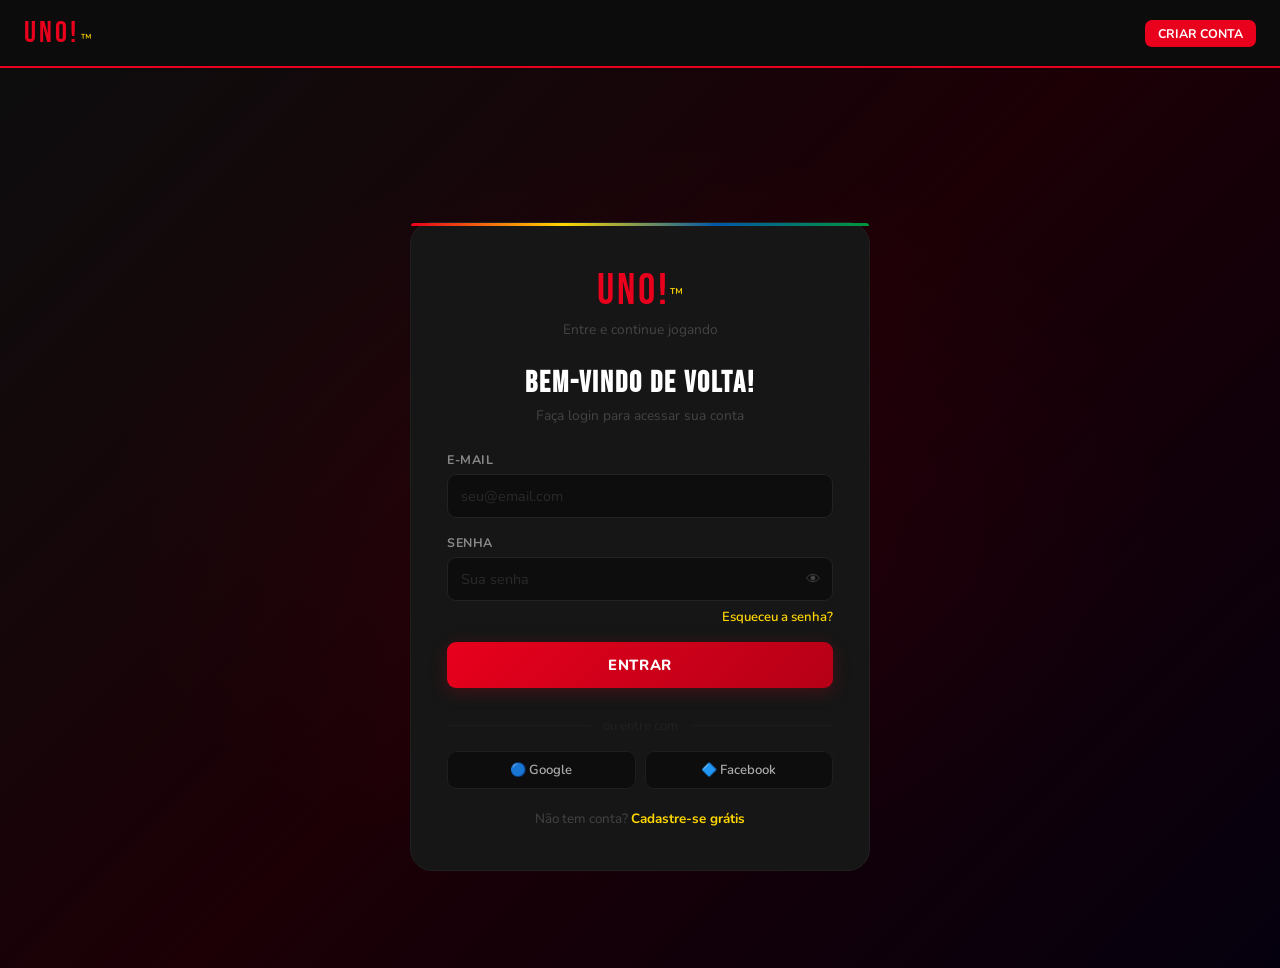
==== commit 81205b2d: "Add files via upload" ====
--- a/pages/dashboard.html
+++ b/pages/dashboard.html
@@ -1,104 +1,91 @@
 <!DOCTYPE html>
 <html lang="pt-BR">
 <head>
-  <meta charset="UTF-8">
-  <meta name="viewport" content="width=device-width, initial-scale=1.0">
-  <title>Minha Conta – UNO!™</title>
-  <link rel="stylesheet" href="../css/style.css">
-  <link href="https://fonts.googleapis.com/css2?family=Bebas+Neue&family=Nunito:wght@400;600;700;800;900&display=swap" rel="stylesheet">
+<meta charset="UTF-8"><meta name="viewport" content="width=device-width,initial-scale=1.0">
+<title>Minha Conta – UNO!™</title>
+<link rel="stylesheet" href="../css/style.css">
+<link href="https://fonts.googleapis.com/css2?family=Bebas+Neue&family=Nunito:wght@400;600;700;800;900&display=swap" rel="stylesheet">
 </head>
 <body>
-
 <nav class="navbar" id="navbar">
   <div class="nav-container">
     <a href="../index.html" class="nav-logo"><span class="logo-text">UNO!</span><span class="logo-tm">™</span></a>
     <button class="nav-toggle" onclick="toggleMenu()"><span></span><span></span><span></span></button>
     <ul class="nav-links" id="navLinks">
       <li><a href="../index.html">HOME</a></li>
-      <li><a href="news.html">NOTÍCIAS</a></li>
+      <li><a href="../pages/news.html">NOTÍCIAS</a></li>
       <li><a href="support.html">SUPORTE</a></li>
     </ul>
     <div class="nav-right">
+      <div class="nav-balance" id="navBalance"></div>
       <div class="nav-auth-btns" id="navAuthBtns"></div>
     </div>
   </div>
 </nav>
 
-<div class="dashboard-layout">
-  <!-- SIDEBAR -->
+<div class="dash-layout">
   <aside class="sidebar">
-    <div class="sidebar-user">
-      <div class="sidebar-avatar" id="sidebarAvatar">U</div>
-      <div class="sidebar-name" id="sidebarName">Carregando...</div>
-      <div class="sidebar-balance">Saldo: <span id="sidebarBalance">R$ 0,00</span></div>
+    <div class="s-user">
+      <div class="s-avatar" id="sAvatar">U</div>
+      <div class="s-name" id="sName">Carregando...</div>
+      <div class="s-bal">Saldo: <span id="sBal">R$ 0,00</span></div>
     </div>
-    <ul class="sidebar-nav">
-      <li><a href="dashboard.html" class="active"><span class="nav-icon">🏠</span> Visão Geral</a></li>
-      <li><a href="deposit.html"><span class="nav-icon">💰</span> Depositar</a></li>
-      <li><a href="transactions.html"><span class="nav-icon">📋</span> Transações</a></li>
-      <li><a href="profile.html"><span class="nav-icon">👤</span> Perfil</a></li>
-      <li><a href="support.html"><span class="nav-icon">🎧</span> Suporte</a></li>
-      <li><a href="#" onclick="logout(); return false;"><span class="nav-icon">🚪</span> Sair</a></li>
+    <ul class="s-nav">
+      <li><a href="dashboard.html" class="active"><span class="ni">🏠</span> Visão Geral</a></li>
+      <li><a href="deposit.html"><span class="ni">💰</span> Depositar PIX</a></li>
+      <li><a href="transactions.html"><span class="ni">📋</span> Transações</a></li>
+      <li><a href="shop.html"><span class="ni">🛒</span> Loja UniCoins</a></li>
+      <li><a href="profile.html"><span class="ni">👤</span> Perfil</a></li>
+      <li><a href="support.html"><span class="ni">🎧</span> Suporte</a></li>
+      <li><a href="#" onclick="logout();return false;"><span class="ni">🚪</span> Sair</a></li>
     </ul>
   </aside>
 
-  <!-- MAIN -->
-  <main class="main-content">
-    <div class="dash-header">
-      <h1 id="dashGreeting">Olá, Jogador!</h1>
+  <main class="main-area">
+    <div class="dash-hdr">
+      <h1 id="dashGreet">Olá, Jogador!</h1>
       <p>Bem-vindo de volta ao UNO!™</p>
     </div>
 
-    <div class="stats-grid">
-      <div class="stat-card yellow">
-        <div class="stat-card-label">SALDO DISPONÍVEL</div>
-        <div class="stat-card-value" id="balanceValue">R$ 0,00</div>
-        <div class="stat-card-sub"><a href="deposit.html" style="color:var(--yellow);text-decoration:none">+ Depositar via PIX</a></div>
+    <div class="stats-row">
+      <div class="stat-card sc-y">
+        <div class="sc-label">SALDO DISPONÍVEL</div>
+        <div class="sc-value" id="scBalance">R$ 0,00</div>
+        <div class="sc-sub"><a href="deposit.html" style="color:var(--yellow)">+ Depositar via PIX</a></div>
       </div>
-      <div class="stat-card green">
-        <div class="stat-card-label">VITÓRIAS</div>
-        <div class="stat-card-value" id="winsValue">0</div>
-        <div class="stat-card-sub">Total de vitórias</div>
+      <div class="stat-card sc-g">
+        <div class="sc-label">VITÓRIAS</div>
+        <div class="sc-value" id="scWins">0</div>
+        <div class="sc-sub">Total de vitórias</div>
       </div>
-      <div class="stat-card blue">
-        <div class="stat-card-label">PARTIDAS JOGADAS</div>
-        <div class="stat-card-value" id="gamesValue">0</div>
-        <div class="stat-card-sub">Desde o início</div>
+      <div class="stat-card sc-b">
+        <div class="sc-label">PARTIDAS</div>
+        <div class="sc-value" id="scGames">0</div>
+        <div class="sc-sub">Desde o início</div>
       </div>
-      <div class="stat-card red">
-        <div class="stat-card-label">NÍVEL</div>
-        <div class="stat-card-value" id="levelValue">1</div>
-        <div class="stat-card-sub">Continue jogando!</div>
+      <div class="stat-card sc-r">
+        <div class="sc-label">NÍVEL</div>
+        <div class="sc-value" id="scLevel">1</div>
+        <div class="sc-sub">Continue jogando!</div>
       </div>
     </div>
 
-    <!-- QUICK ACTIONS -->
-    <div style="margin-bottom:40px">
-      <h3 style="font-size:1.5rem;color:#fff;margin-bottom:20px">Ações Rápidas</h3>
-      <div style="display:flex;gap:16px;flex-wrap:wrap">
-        <a href="deposit.html" class="btn-primary" style="text-decoration:none;padding:12px 24px">💰 Depositar via PIX</a>
-        <a href="#" onclick="alert('Jogo em breve!'); return false;" class="btn-secondary" style="padding:12px 24px">🃏 Jogar Agora</a>
-        <a href="transactions.html" class="btn-login" style="text-decoration:none;padding:12px 24px;border-radius:10px;font-weight:700">📋 Ver Transações</a>
+    <div style="margin-bottom:36px">
+      <h3 style="font-size:1.4rem;color:#fff;margin-bottom:16px">Ações Rápidas</h3>
+      <div style="display:flex;gap:13px;flex-wrap:wrap">
+        <a href="deposit.html" class="btn-hp" style="display:inline-block;padding:11px 22px;font-size:.88rem">💰 Depositar via PIX</a>
+        <a href="../index.html#jogos" class="btn-hs" style="padding:11px 22px;font-size:.88rem;display:inline-block">🃏 Jogar Agora</a>
+        <a href="shop.html" style="display:inline-block;padding:11px 22px;font-size:.88rem;border-radius:9px;border:1px solid #2a2a2a;color:#aaa;font-weight:700;transition:all .2s" onmouseover="this.style.borderColor='var(--yellow)';this.style.color='var(--yellow)'" onmouseout="this.style.borderColor='#2a2a2a';this.style.color='#aaa'">🛒 Loja</a>
+        <a href="transactions.html" style="display:inline-block;padding:11px 22px;font-size:.88rem;border-radius:9px;border:1px solid #2a2a2a;color:#aaa;font-weight:700;transition:all .2s" onmouseover="this.style.borderColor='var(--yellow)';this.style.color='var(--yellow)'" onmouseout="this.style.borderColor='#2a2a2a';this.style.color='#aaa'">📋 Transações</a>
       </div>
     </div>
 
-    <!-- RECENT TRANSACTIONS -->
     <div>
-      <h3 style="font-size:1.5rem;color:#fff;margin-bottom:20px">Últimas Transações</h3>
-      <div style="background:var(--dark2);border:1px solid #222;border-radius:var(--radius-lg);overflow:hidden">
-        <table class="tx-table" id="recentTxTable">
-          <thead>
-            <tr>
-              <th>DATA</th>
-              <th>TIPO</th>
-              <th>MÉTODO</th>
-              <th>VALOR</th>
-              <th>STATUS</th>
-            </tr>
-          </thead>
-          <tbody id="recentTxBody">
-            <tr><td colspan="5" style="text-align:center;color:#555;padding:40px">Nenhuma transação ainda. <a href="deposit.html" style="color:var(--yellow)">Faça seu primeiro depósito!</a></td></tr>
-          </tbody>
+      <h3 style="font-size:1.4rem;color:#fff;margin-bottom:16px">Últimas Transações</h3>
+      <div style="background:#161616;border:1px solid #1c1c1c;border-radius:var(--radius-lg);overflow:hidden">
+        <table class="tx-table">
+          <thead><tr><th>DATA</th><th>TIPO</th><th>MÉTODO</th><th>VALOR</th><th>STATUS</th></tr></thead>
+          <tbody id="txBody"><tr><td colspan="5" style="text-align:center;color:#333;padding:40px">Nenhuma transação. <a href="deposit.html" style="color:var(--yellow)">Faça seu primeiro depósito!</a></td></tr></tbody>
         </table>
       </div>
     </div>
@@ -109,40 +96,30 @@
 <script src="../js/auth.js"></script>
 <script>
 requireAuth();
-window.addEventListener('DOMContentLoaded', () => {
-  const user = getUser();
-  if (!user) return;
-
-  // Sidebar
-  document.getElementById('sidebarAvatar').textContent = user.name.charAt(0).toUpperCase();
-  document.getElementById('sidebarName').textContent = user.name;
-  document.getElementById('sidebarBalance').textContent = 'R$ ' + parseFloat(user.balance || 0).toFixed(2).replace('.',',');
-
-  // Stats
-  document.getElementById('dashGreeting').textContent = 'Olá, ' + user.name.split(' ')[0] + '!';
-  document.getElementById('balanceValue').textContent = 'R$ ' + parseFloat(user.balance || 0).toFixed(2).replace('.',',');
-  document.getElementById('winsValue').textContent = user.wins || 0;
-  document.getElementById('gamesValue').textContent = user.games || 0;
-  document.getElementById('levelValue').textContent = user.level || 1;
-
-  // Transactions
-  const txs = JSON.parse(localStorage.getItem('unoTransactions') || '[]');
-  const tbody = document.getElementById('recentTxBody');
-  if (txs.length > 0) {
-    tbody.innerHTML = txs.slice(0, 5).map(tx => {
-      const d = new Date(tx.date);
-      const dateStr = d.toLocaleDateString('pt-BR') + ' ' + d.toLocaleTimeString('pt-BR', {hour:'2-digit',minute:'2-digit'});
-      const statusMap = { pending: '<span class="tx-badge tx-pending">Pendente</span>', confirmed: '<span class="tx-badge tx-confirmed">Confirmado</span>', failed: '<span class="tx-badge tx-failed">Falhou</span>' };
-      return `<tr>
-        <td>${dateStr}</td>
-        <td>${tx.type === 'deposit' ? '⬇ Depósito' : '⬆ Saque'}</td>
-        <td>${tx.method || 'PIX'}</td>
-        <td style="color:var(--yellow);font-weight:700">R$ ${parseFloat(tx.amount).toFixed(2).replace('.',',')}</td>
-        <td>${statusMap[tx.status] || statusMap.pending}</td>
-      </tr>`;
+window.addEventListener('DOMContentLoaded',()=>{
+  const user=getUser();if(!user)return;
+  document.getElementById('sAvatar').textContent=user.name.charAt(0).toUpperCase();
+  document.getElementById('sName').textContent=user.name;
+  document.getElementById('sBal').textContent='R$ '+parseFloat(user.balance||0).toFixed(2).replace('.',',');
+  document.getElementById('dashGreet').textContent='Olá, '+user.name.split(' ')[0]+'!';
+  document.getElementById('scBalance').textContent='R$ '+parseFloat(user.balance||0).toFixed(2).replace('.',',');
+  document.getElementById('scWins').textContent=user.wins||0;
+  document.getElementById('scGames').textContent=user.games||0;
+  document.getElementById('scLevel').textContent=user.level||1;
+  // Nav balance
+  const nb=document.getElementById('navBalance');
+  if(nb){nb.textContent='💰 R$ '+parseFloat(user.balance||0).toFixed(2).replace('.',',');nb.classList.add('show')}
+  const txs=JSON.parse(localStorage.getItem('unoTransactions')||'[]');
+  const tb=document.getElementById('txBody');
+  if(txs.length){
+    const sm={pending:'<span class="txb tx-p">Pendente</span>',confirmed:'<span class="txb tx-c">Confirmado</span>',failed:'<span class="txb tx-f">Falhou</span>'};
+    tb.innerHTML=txs.slice(0,5).map(tx=>{
+      const d=new Date(tx.date);
+      return`<tr><td style="color:#555;font-size:.82rem">${d.toLocaleDateString('pt-BR')} ${d.toLocaleTimeString('pt-BR',{hour:'2-digit',minute:'2-digit'})}</td><td>${tx.type==='deposit'?'⬇ Depósito':'⬆ Saque'}</td><td>PIX</td><td style="color:var(--yellow);font-weight:700">R$ ${parseFloat(tx.amount).toFixed(2).replace('.',',')}</td><td>${sm[tx.status]||sm.pending}</td></tr>`;
     }).join('');
   }
 });
+function logout(){localStorage.removeItem('unoUser');window.location.href='../index.html'}
 </script>
 </body>
 </html>
--- a/css/style.css
+++ b/css/style.css
@@ -1,398 +1,360 @@
 *,*::before,*::after{box-sizing:border-box;margin:0;padding:0}
 html{scroll-behavior:smooth}
-body{font-family:'Nunito',sans-serif;background:#0a0a0a;color:#f0f0f0;overflow-x:hidden}
-:root{
-  --red:#E8001D;--red-dark:#b50016;
-  --blue:#0057A8;--blue-light:#1a7fd4;
-  --yellow:#FFD700;--yellow-dark:#e6c200;
-  --green:#00963A;--green-light:#00c04d;
-  --black:#0a0a0a;--dark:#111;--dark2:#1a1a1a;--dark3:#222;
-  --white:#fff;--gray:#888;--light:#f0f0f0;
-  --radius:12px;--radius-lg:20px;
-  --shadow:0 8px 32px rgba(0,0,0,.4);
-}
+body{font-family:'Nunito',sans-serif;background:#0d0d0d;color:#f0f0f0;overflow-x:hidden}
+:root{--red:#E8001D;--red-dark:#b50016;--blue:#0057A8;--blue-light:#1a7fd4;--yellow:#FFD700;--yellow-dark:#e6c200;--green:#00963A;--green-light:#00c04d;--dark:#111;--dark2:#181818;--dark3:#222;--radius:12px;--radius-lg:20px;--shadow:0 8px 32px rgba(0,0,0,.5)}
 h1,h2,h3,.logo-text,.footer-logo{font-family:'Bebas Neue',sans-serif;letter-spacing:2px}
-::-webkit-scrollbar{width:6px}::-webkit-scrollbar-track{background:var(--dark)}::-webkit-scrollbar-thumb{background:var(--red);border-radius:3px}
-
+::-webkit-scrollbar{width:5px}::-webkit-scrollbar-track{background:#0d0d0d}::-webkit-scrollbar-thumb{background:var(--red);border-radius:3px}
+a{text-decoration:none;color:inherit}
 /* COOKIE */
-.cookie-banner{position:fixed;bottom:0;left:0;right:0;background:var(--dark2);border-top:3px solid var(--red);padding:16px 24px;display:flex;align-items:center;justify-content:space-between;gap:16px;z-index:9999;animation:slideUp .4s ease}
+.cookie-banner{position:fixed;bottom:0;left:0;right:0;background:#1a1a1a;border-top:3px solid var(--red);padding:14px 24px;display:flex;align-items:center;justify-content:space-between;gap:16px;z-index:9999;animation:slideUp .4s ease}
 @keyframes slideUp{from{transform:translateY(100%)}to{transform:translateY(0)}}
-.cookie-banner p{font-size:.9rem;color:#ccc;max-width:700px}
+.cookie-banner p{font-size:.85rem;color:#aaa;max-width:700px}
 .cookie-banner a{color:var(--yellow)}
-.cookie-btns{display:flex;gap:10px;flex-shrink:0}
-.btn-accept{background:var(--red);color:#fff;border:none;padding:8px 20px;border-radius:6px;cursor:pointer;font-weight:700;font-family:'Nunito',sans-serif;transition:background .2s}
-.btn-accept:hover{background:var(--red-dark)}
-.btn-reject{background:transparent;color:#aaa;border:1px solid #444;padding:8px 20px;border-radius:6px;cursor:pointer;font-family:'Nunito',sans-serif;transition:all .2s}
-.btn-reject:hover{border-color:#888;color:#fff}
-
-/* MODAL */
-.modal-overlay{position:fixed;inset:0;background:rgba(0,0,0,.85);display:flex;align-items:center;justify-content:center;z-index:10000;animation:fadeIn .2s ease}
+.cookie-btns{display:flex;gap:8px;flex-shrink:0}
+.btn-accept{background:var(--red);color:#fff;border:none;padding:7px 18px;border-radius:6px;cursor:pointer;font-weight:700;font-family:'Nunito',sans-serif;font-size:.85rem}
+.btn-reject{background:transparent;color:#888;border:1px solid #444;padding:7px 18px;border-radius:6px;cursor:pointer;font-family:'Nunito',sans-serif;font-size:.85rem}
+/* MODALS */
+.modal-overlay{position:fixed;inset:0;background:rgba(0,0,0,.88);display:flex;align-items:center;justify-content:center;z-index:10000;animation:fadeIn .2s ease}
 @keyframes fadeIn{from{opacity:0}to{opacity:1}}
-.modal-box{background:var(--dark2);border:2px solid var(--red);border-radius:var(--radius-lg);padding:40px;max-width:440px;width:90%;text-align:center;position:relative;animation:popIn .3s cubic-bezier(.175,.885,.32,1.275)}
+.modal-box{background:#1a1a1a;border:1px solid #2a2a2a;border-radius:var(--radius-lg);padding:40px;max-width:460px;width:92%;text-align:center;position:relative;animation:popIn .3s cubic-bezier(.175,.885,.32,1.275)}
 @keyframes popIn{from{transform:scale(.8);opacity:0}to{transform:scale(1);opacity:1}}
-.modal-box h3{font-family:'Bebas Neue',sans-serif;font-size:2rem;color:var(--yellow);margin-bottom:12px}
-.modal-box p{color:#ccc;margin-bottom:20px;line-height:1.6}
+.modal-box h3{font-family:'Bebas Neue',sans-serif;font-size:2rem;color:var(--yellow);margin-bottom:10px}
+.modal-box p{color:#bbb;margin-bottom:22px;line-height:1.6;font-size:.95rem}
 .modal-btns{display:flex;gap:12px;justify-content:center}
-.btn-goback{background:transparent;border:2px solid #555;color:#aaa;padding:10px 24px;border-radius:8px;cursor:pointer;font-weight:700;font-family:'Nunito',sans-serif;transition:all .2s}
-.btn-goback:hover{border-color:#888;color:#fff}
-.btn-continue{background:var(--red);color:#fff;border:none;padding:10px 24px;border-radius:8px;cursor:pointer;font-weight:700;font-family:'Nunito',sans-serif;transition:background .2s}
-.btn-continue:hover{background:var(--red-dark)}
-.modal-close{position:absolute;top:12px;right:16px;background:none;border:none;color:#888;font-size:1.2rem;cursor:pointer;transition:color .2s}
-.modal-close:hover{color:#fff}
-
+.btn-goback{background:transparent;border:1px solid #555;color:#aaa;padding:10px 22px;border-radius:8px;cursor:pointer;font-weight:700;font-family:'Nunito',sans-serif}
+.btn-continue{background:var(--red);color:#fff;border:none;padding:10px 22px;border-radius:8px;cursor:pointer;font-weight:700;font-family:'Nunito',sans-serif}
+.modal-close-x{position:absolute;top:12px;right:16px;background:none;border:none;color:#666;font-size:1.2rem;cursor:pointer}
+.modal-close-x:hover{color:#fff}
+/* LANG BAR */
+.lang-bar{background:#0d0d0d;border-bottom:1px solid #181818;padding:5px 24px;display:flex;justify-content:flex-end;align-items:center;gap:16px;font-size:.78rem;color:#666}
+.lang-bar select{background:#161616;border:1px solid #222;color:#aaa;padding:3px 24px 3px 8px;border-radius:6px;font-size:.78rem;cursor:pointer;font-family:'Nunito',sans-serif;outline:none;-webkit-appearance:none;appearance:none}
+.sel-wrap{position:relative;display:flex;align-items:center;gap:5px}
+.sel-wrap::after{content:'▾';position:absolute;right:8px;color:#555;pointer-events:none;font-size:.65rem}
 /* NAVBAR */
-.navbar{position:fixed;top:0;left:0;right:0;background:rgba(10,10,10,.95);backdrop-filter:blur(12px);border-bottom:2px solid var(--red);z-index:1000;transition:all .3s}
-.navbar.scrolled{box-shadow:0 4px 20px rgba(0,0,0,.5)}
-.nav-container{max-width:1280px;margin:0 auto;padding:0 24px;display:flex;align-items:center;gap:24px;height:70px}
-.nav-logo{text-decoration:none;display:flex;align-items:baseline;gap:2px}
-.logo-text{font-family:'Bebas Neue',sans-serif;font-size:2rem;color:var(--red);letter-spacing:3px;transition:color .2s}
+.navbar{position:sticky;top:0;left:0;right:0;background:rgba(13,13,13,.97);backdrop-filter:blur(12px);border-bottom:2px solid var(--red);z-index:1000;transition:all .3s}
+.nav-container{max-width:1280px;margin:0 auto;padding:0 24px;display:flex;align-items:center;gap:14px;height:66px}
+.nav-logo{display:flex;align-items:baseline;gap:2px}
+.logo-text{font-family:'Bebas Neue',sans-serif;font-size:1.9rem;color:var(--red);letter-spacing:3px;transition:color .2s}
 .nav-logo:hover .logo-text{color:var(--yellow)}
-.logo-tm{font-size:.8rem;color:var(--yellow);vertical-align:super}
-.nav-links{list-style:none;display:flex;align-items:center;gap:4px;margin:0;padding:0;flex:1}
-.nav-links a{color:#ccc;text-decoration:none;font-weight:700;font-size:.85rem;letter-spacing:1px;padding:8px 14px;border-radius:6px;transition:all .2s;white-space:nowrap}
-.nav-links a:hover,.nav-links a.active{color:var(--yellow);background:rgba(255,215,0,.08)}
+.logo-tm{font-size:.72rem;color:var(--yellow);vertical-align:super}
+.nav-links{list-style:none;display:flex;align-items:center;gap:2px;margin:0;padding:0;flex:1}
+.nav-links>li>a{color:#bbb;font-weight:700;font-size:.8rem;letter-spacing:.8px;padding:7px 11px;border-radius:6px;transition:all .2s;display:block;white-space:nowrap}
+.nav-links>li>a:hover,.nav-links>li>a.active{color:var(--yellow);background:rgba(255,215,0,.07)}
 .dropdown{position:relative}
-.dropdown-menu{position:absolute;top:100%;left:0;background:var(--dark2);border:1px solid #333;border-radius:10px;min-width:200px;padding:8px;display:none;box-shadow:var(--shadow)}
+.dropdown-menu{position:absolute;top:calc(100% + 6px);left:0;background:#1a1a1a;border:1px solid #252525;border-radius:12px;min-width:200px;padding:8px;display:none;box-shadow:var(--shadow);z-index:100}
 .dropdown:hover .dropdown-menu{display:block;animation:fadeIn .15s ease}
 .dropdown-menu li{list-style:none}
-.dropdown-menu a{display:block;padding:10px 14px;border-radius:6px;color:#ccc;font-size:.85rem}
-.dropdown-menu a:hover{color:var(--yellow);background:rgba(255,215,0,.08)}
-.nav-right{display:flex;align-items:center;gap:12px;margin-left:auto}
-.nav-social{display:flex;gap:6px}
-.soc-icon{width:32px;height:32px;display:flex;align-items:center;justify-content:center;border-radius:50%;border:1px solid #333;color:#888;text-decoration:none;font-size:.8rem;transition:all .2s;cursor:pointer}
-.soc-icon:hover{border-color:var(--yellow);color:var(--yellow);background:rgba(255,215,0,.08)}
-.nav-auth-btns{display:flex;gap:8px}
-.btn-login{background:transparent;border:1px solid #444;color:#ccc;padding:7px 16px;border-radius:8px;cursor:pointer;font-weight:700;font-size:.8rem;font-family:'Nunito',sans-serif;transition:all .2s;text-decoration:none;white-space:nowrap}
-.btn-login:hover{border-color:var(--yellow);color:var(--yellow)}
-.btn-register{background:var(--red);border:none;color:#fff;padding:7px 16px;border-radius:8px;cursor:pointer;font-weight:700;font-size:.8rem;font-family:'Nunito',sans-serif;transition:all .2s;text-decoration:none;white-space:nowrap}
-.btn-register:hover{background:var(--red-dark)}
-.nav-toggle{display:none;flex-direction:column;gap:5px;background:none;border:none;cursor:pointer;padding:4px}
-.nav-toggle span{width:24px;height:2px;background:#ccc;border-radius:2px;transition:all .3s}
-
+.dropdown-menu a{display:flex;align-items:center;gap:9px;padding:9px 13px;border-radius:7px;color:#aaa;font-size:.83rem;transition:all .2s}
+.dropdown-menu a:hover{color:var(--yellow);background:rgba(255,215,0,.06)}
+.nav-right{display:flex;align-items:center;gap:9px;margin-left:auto}
+.nav-balance{background:rgba(255,215,0,.08);border:1px solid rgba(255,215,0,.2);border-radius:8px;padding:5px 11px;font-size:.8rem;color:var(--yellow);font-weight:700;display:none;align-items:center;gap:5px;white-space:nowrap}
+.nav-balance.show{display:flex}
+.nav-social{display:flex;gap:5px}
+.soc-icon{width:29px;height:29px;display:flex;align-items:center;justify-content:center;border-radius:50%;border:1px solid #252525;color:#555;font-size:.75rem;transition:all .2s;cursor:pointer}
+.soc-icon:hover{border-color:var(--yellow);color:var(--yellow)}
+.nav-auth-btns{display:flex;gap:6px}
+.btn-ln{background:transparent;border:1px solid #2a2a2a;color:#aaa;padding:5px 13px;border-radius:7px;font-weight:700;font-size:.78rem;font-family:'Nunito',sans-serif;transition:all .2s;cursor:pointer;white-space:nowrap}
+.btn-ln:hover{border-color:var(--yellow);color:var(--yellow)}
+.btn-rn{background:var(--red);border:none;color:#fff;padding:5px 13px;border-radius:7px;font-weight:700;font-size:.78rem;font-family:'Nunito',sans-serif;transition:background .2s;cursor:pointer;white-space:nowrap}
+.btn-rn:hover{background:var(--red-dark)}
+.nav-toggle{display:none;flex-direction:column;gap:5px;background:none;border:none;cursor:pointer;padding:4px;margin-left:auto}
+.nav-toggle span{width:23px;height:2px;background:#bbb;border-radius:2px;transition:all .3s}
 /* HERO */
-.hero{min-height:100vh;background:linear-gradient(135deg,#0a0a0a 0%,#1a0005 40%,#0a0014 100%);display:flex;align-items:center;padding:100px 24px 60px;position:relative;overflow:hidden}
-.hero::before{content:'';position:absolute;inset:0;background:radial-gradient(ellipse at 70% 50%,rgba(232,0,29,.12) 0%,transparent 60%);pointer-events:none}
-.hero-bg{position:absolute;inset:0;pointer-events:none;overflow:hidden}
-.card-float{position:absolute;width:80px;height:110px;border-radius:12px;display:flex;align-items:center;justify-content:center;font-family:'Bebas Neue',sans-serif;font-size:1.8rem;color:#fff;opacity:.07;animation:floatCard 8s ease-in-out infinite}
-.card-red{background:var(--red);top:15%;left:8%;animation-delay:0s}
-.card-blue{background:var(--blue);top:60%;left:5%;animation-delay:2s}
-.card-yellow{background:var(--yellow);color:#333;top:20%;right:5%;animation-delay:1s}
-.card-green{background:var(--green);top:70%;right:8%;animation-delay:3s}
-@keyframes floatCard{0%,100%{transform:translateY(0) rotate(-5deg)}50%{transform:translateY(-20px) rotate(5deg)}}
-.hero-content{max-width:580px;position:relative;z-index:2;flex:1}
-.hero-badge{display:inline-block;background:rgba(255,215,0,.12);border:1px solid rgba(255,215,0,.3);color:var(--yellow);padding:6px 16px;border-radius:50px;font-size:.8rem;font-weight:700;letter-spacing:2px;margin-bottom:20px;animation:fadeInDown .6s ease}
-@keyframes fadeInDown{from{opacity:0;transform:translateY(-20px)}to{opacity:1;transform:translateY(0)}}
-.hero-title{font-size:clamp(5rem,12vw,9rem);line-height:.9;background:linear-gradient(135deg,#fff 0%,var(--yellow) 50%,var(--red) 100%);-webkit-background-clip:text;-webkit-text-fill-color:transparent;background-clip:text;margin-bottom:20px;animation:fadeInUp .7s ease .1s both}
-@keyframes fadeInUp{from{opacity:0;transform:translateY(30px)}to{opacity:1;transform:translateY(0)}}
-.hero-subtitle{font-size:1.15rem;color:#bbb;line-height:1.7;margin-bottom:32px;animation:fadeInUp .7s ease .2s both}
-.hero-actions{display:flex;gap:16px;flex-wrap:wrap;margin-bottom:40px;animation:fadeInUp .7s ease .3s both}
-.btn-primary{background:linear-gradient(135deg,var(--red),var(--red-dark));color:#fff;border:none;padding:14px 32px;border-radius:10px;font-weight:800;font-size:1rem;letter-spacing:1px;cursor:pointer;transition:all .3s;box-shadow:0 4px 20px rgba(232,0,29,.4);font-family:'Nunito',sans-serif;text-decoration:none;display:inline-block}
-.btn-primary:hover{transform:translateY(-3px);box-shadow:0 8px 30px rgba(232,0,29,.5)}
-.btn-secondary{background:transparent;color:var(--yellow);border:2px solid var(--yellow);padding:12px 28px;border-radius:10px;font-weight:800;font-size:1rem;letter-spacing:1px;text-decoration:none;transition:all .3s;display:inline-block}
-.btn-secondary:hover{background:var(--yellow);color:#111;transform:translateY(-3px)}
-.hero-stats{display:flex;align-items:center;gap:20px;animation:fadeInUp .7s ease .4s both}
-.stat{display:flex;flex-direction:column}
-.stat-num{font-family:'Bebas Neue',sans-serif;font-size:1.8rem;color:var(--yellow);letter-spacing:2px}
-.stat-label{font-size:.75rem;color:#888;letter-spacing:1px;text-transform:uppercase}
-.stat-divider{width:1px;height:40px;background:#333}
-.hero-image{flex:1;display:flex;justify-content:center;align-items:center;position:relative;z-index:2;animation:fadeInUp .8s ease .3s both}
-.phone-mockup{width:240px;height:480px;background:linear-gradient(145deg,#1a1a1a,#2a2a2a);border-radius:40px;border:3px solid #333;padding:20px 15px;box-shadow:0 30px 80px rgba(0,0,0,.6),0 0 0 1px #444;position:relative;animation:floatPhone 4s ease-in-out infinite}
-@keyframes floatPhone{0%,100%{transform:translateY(0) rotate(-2deg)}50%{transform:translateY(-15px) rotate(2deg)}}
-.phone-screen{background:linear-gradient(135deg,#0a0a2e,#1a001a);border-radius:28px;height:100%;display:flex;align-items:center;justify-content:center;overflow:hidden}
-.game-preview{display:flex;flex-direction:column;align-items:center;gap:20px}
-.game-cards{display:flex}
-.game-card{width:45px;height:65px;border-radius:8px;display:flex;align-items:center;justify-content:center;font-family:'Bebas Neue',sans-serif;font-size:1.1rem;color:#fff;font-weight:900;margin-left:-8px;box-shadow:2px 2px 8px rgba(0,0,0,.5);transition:transform .2s;cursor:default}
-.game-card:first-child{margin-left:0}
-.game-card:hover{transform:translateY(-8px);z-index:10}
-.gc-red{background:var(--red)}.gc-blue{background:var(--blue)}.gc-yellow{background:var(--yellow);color:#333}.gc-green{background:var(--green)}.gc-wild{background:linear-gradient(135deg,#E8001D,#0057A8,#FFD700,#00963A)}
-.game-uno-btn{background:var(--yellow);color:#111;font-family:'Bebas Neue',sans-serif;font-size:1.6rem;letter-spacing:3px;padding:8px 24px;border-radius:50px;box-shadow:0 4px 15px rgba(255,215,0,.4);animation:pulse 2s ease-in-out infinite}
-@keyframes pulse{0%,100%{transform:scale(1)}50%{transform:scale(1.05)}}
-
+.hero{min-height:90vh;background:linear-gradient(135deg,#0d0d0d 0%,#1c0006 45%,#050012 100%);display:flex;align-items:center;padding:80px 24px 60px;position:relative;overflow:hidden}
+.hero::before{content:'';position:absolute;inset:0;background:radial-gradient(ellipse at 65% 50%,rgba(232,0,29,.1),transparent 65%);pointer-events:none}
+.card-float{position:absolute;width:72px;height:102px;border-radius:11px;display:flex;align-items:center;justify-content:center;font-family:'Bebas Neue',sans-serif;font-size:1.5rem;color:#fff;opacity:.06;animation:floatCard 9s ease-in-out infinite}
+.cf-r{background:var(--red);top:12%;left:7%}.cf-b{background:var(--blue);top:62%;left:4%;animation-delay:2s}.cf-y{background:var(--yellow);color:#333;top:18%;right:4%;animation-delay:1s}.cf-g{background:var(--green);top:68%;right:7%;animation-delay:3s}
+@keyframes floatCard{0%,100%{transform:translateY(0) rotate(-6deg)}50%{transform:translateY(-22px) rotate(6deg)}}
+.hero-content{max-width:555px;position:relative;z-index:2;flex:1}
+.hero-badge{display:inline-block;background:rgba(255,215,0,.1);border:1px solid rgba(255,215,0,.22);color:var(--yellow);padding:5px 13px;border-radius:50px;font-size:.76rem;font-weight:700;letter-spacing:2px;margin-bottom:16px}
+.hero-title{font-size:clamp(4.5rem,11vw,8rem);line-height:.88;background:linear-gradient(135deg,#fff 0%,var(--yellow) 50%,var(--red) 100%);-webkit-background-clip:text;-webkit-text-fill-color:transparent;background-clip:text;margin-bottom:16px}
+.hero-sub{font-size:1.05rem;color:#999;line-height:1.7;margin-bottom:26px}
+.hero-actions{display:flex;gap:12px;flex-wrap:wrap;margin-bottom:32px}
+.btn-hp{background:linear-gradient(135deg,var(--red),var(--red-dark));color:#fff;border:none;padding:13px 28px;border-radius:10px;font-weight:800;font-size:.93rem;letter-spacing:.8px;cursor:pointer;transition:all .3s;box-shadow:0 4px 20px rgba(232,0,29,.3);font-family:'Nunito',sans-serif;display:inline-block}
+.btn-hp:hover{transform:translateY(-3px);box-shadow:0 8px 28px rgba(232,0,29,.4)}
+.btn-hs{background:transparent;color:var(--yellow);border:2px solid var(--yellow);padding:11px 24px;border-radius:10px;font-weight:800;font-size:.93rem;transition:all .3s;display:inline-block}
+.btn-hs:hover{background:var(--yellow);color:#111;transform:translateY(-3px)}
+.hero-stats{display:flex;align-items:center;gap:16px}
+.hstat{display:flex;flex-direction:column}
+.hstat-n{font-family:'Bebas Neue',sans-serif;font-size:1.65rem;color:var(--yellow);letter-spacing:2px}
+.hstat-l{font-size:.7rem;color:#666;letter-spacing:1px;text-transform:uppercase}
+.hstat-div{width:1px;height:34px;background:#222}
+.hero-img{flex:1;display:flex;justify-content:center;align-items:center;z-index:2}
+.phone-wrap{width:225px;height:450px;background:linear-gradient(145deg,#1a1a1a,#242424);border-radius:36px;border:3px solid #282828;padding:17px 13px;box-shadow:0 28px 70px rgba(0,0,0,.65);animation:floatPhone 4.5s ease-in-out infinite}
+@keyframes floatPhone{0%,100%{transform:translateY(0) rotate(-2deg)}50%{transform:translateY(-14px) rotate(2deg)}}
+.phone-scr{background:linear-gradient(135deg,#050520,#1a0020);border-radius:24px;height:100%;display:flex;align-items:center;justify-content:center;overflow:hidden}
+.gp-inner{display:flex;flex-direction:column;align-items:center;gap:17px}
+.gp-cards{display:flex}
+.gp-card{width:40px;height:58px;border-radius:7px;display:flex;align-items:center;justify-content:center;font-family:'Bebas Neue',sans-serif;font-size:.95rem;color:#fff;font-weight:900;margin-left:-7px;box-shadow:2px 2px 8px rgba(0,0,0,.5);transition:transform .2s;cursor:default}
+.gp-card:first-child{margin-left:0}
+.gp-card:hover{transform:translateY(-8px);z-index:5}
+.gc-r{background:var(--red)}.gc-b{background:var(--blue)}.gc-y{background:var(--yellow);color:#333}.gc-g{background:var(--green)}.gc-w{background:linear-gradient(135deg,#E8001D,#0057A8,#FFD700,#00963A)}
+.gp-uno{background:var(--yellow);color:#111;font-family:'Bebas Neue',sans-serif;font-size:1.45rem;letter-spacing:3px;padding:7px 20px;border-radius:50px;box-shadow:0 4px 14px rgba(255,215,0,.3);animation:pb 2s ease-in-out infinite}
+@keyframes pb{0%,100%{transform:scale(1)}50%{transform:scale(1.06)}}
 /* TICKER */
-.news-ticker{background:var(--red);padding:10px 0;display:flex;align-items:center;overflow:hidden}
-.ticker-label{background:var(--red-dark);color:#fff;padding:0 20px;font-weight:800;font-size:.8rem;letter-spacing:2px;white-space:nowrap;flex-shrink:0;align-self:stretch;display:flex;align-items:center}
-.ticker-track{display:flex;gap:60px;animation:tickerScroll 30s linear infinite;white-space:nowrap}
-.ticker-track span{font-size:.85rem;font-weight:600;color:rgba(255,255,255,.9)}
-@keyframes tickerScroll{0%{transform:translateX(0)}100%{transform:translateX(-50%)}}
-
-/* SECTIONS */
-.section-header{text-align:center;margin-bottom:48px;display:flex;flex-direction:column;align-items:center}
-.section-header h2{font-size:clamp(2.5rem,5vw,3.5rem);color:#fff}
-.section-header p{color:#888;font-size:1.1rem;margin-top:8px}
-.section-header.light h2{color:var(--yellow)}
-.see-all-btn{color:var(--yellow);text-decoration:none;font-weight:700;font-size:.9rem;margin-left:16px;transition:opacity .2s}
-.see-all-btn:hover{opacity:.7}
-
+.news-ticker{background:var(--red);padding:9px 0;display:flex;align-items:center;overflow:hidden}
+.ticker-lbl{background:var(--red-dark);color:#fff;padding:0 17px;font-weight:800;font-size:.76rem;letter-spacing:2px;white-space:nowrap;flex-shrink:0;align-self:stretch;display:flex;align-items:center}
+.ticker-track{display:flex;gap:55px;animation:tickerRun 35s linear infinite;white-space:nowrap}
+.ticker-track span{font-size:.82rem;font-weight:600;color:rgba(255,255,255,.9)}
+@keyframes tickerRun{0%{transform:translateX(0)}100%{transform:translateX(-50%)}}
+/* SECTION HEADERS */
+.sec-wrap{max-width:1280px;margin:0 auto;padding:0 24px}
+.sec-hdr{text-align:center;margin-bottom:42px}
+.sec-hdr h2{font-size:clamp(2.2rem,4.5vw,3.2rem);color:#fff}
+.sec-hdr p{color:#666;font-size:1rem;margin-top:7px}
+.sec-hdr.yel h2{color:var(--yellow)}
+/* GAMES */
+.games-section{padding:76px 0}
+.game-tabs{display:flex;gap:7px;justify-content:center;margin-bottom:34px;flex-wrap:wrap}
+.gtab{background:transparent;border:1px solid #252525;color:#777;padding:6px 18px;border-radius:50px;cursor:pointer;font-weight:700;font-family:'Nunito',sans-serif;font-size:.8rem;letter-spacing:.5px;transition:all .2s}
+.gtab.active,.gtab:hover{background:var(--red);border-color:var(--red);color:#fff}
+.games-grid{display:grid;grid-template-columns:repeat(auto-fill,minmax(275px,1fr));gap:20px}
+.game-card-item{background:#161616;border:1px solid #1e1e1e;border-radius:var(--radius-lg);overflow:hidden;transition:all .3s;cursor:pointer;position:relative}
+.game-card-item:hover{transform:translateY(-6px);border-color:#2a2a2a;box-shadow:0 14px 44px rgba(0,0,0,.55)}
+.game-card-item.featured{border-color:rgba(255,215,0,.15)}
+.featured-badge{position:absolute;top:12px;left:12px;background:var(--yellow);color:#111;font-size:.66rem;font-weight:800;letter-spacing:1px;padding:3px 9px;border-radius:50px;z-index:2}
+.game-thumb{width:100%;aspect-ratio:16/9;display:flex;flex-direction:column;align-items:center;justify-content:center;gap:6px;font-size:2.8rem;position:relative;overflow:hidden}
+.game-thumb::after{content:'';position:absolute;inset:0;background:linear-gradient(to bottom,transparent 40%,rgba(0,0,0,.7))}
+.game-thumb-title{position:absolute;bottom:10px;left:13px;right:13px;font-family:'Bebas Neue',sans-serif;font-size:1.35rem;color:#fff;letter-spacing:2px;z-index:1;text-shadow:0 2px 8px rgba(0,0,0,.8)}
+.gt-red{background:linear-gradient(135deg,#3a0008,#780010)}.gt-blue{background:linear-gradient(135deg,#001238,#002878)}.gt-green{background:linear-gradient(135deg,#001e0e,#003e1a)}.gt-purple{background:linear-gradient(135deg,#1a002e,#3a0068)}.gt-yellow{background:linear-gradient(135deg,#281e00,#584200)}.gt-multi{background:linear-gradient(135deg,#1a0005,#001238)}
+.game-img-real{width:100%;aspect-ratio:16/9;object-fit:cover;display:block}
+.game-info{padding:16px}
+.game-info-top{display:flex;align-items:flex-start;justify-content:space-between;margin-bottom:7px}
+.game-name{font-family:'Bebas Neue',sans-serif;font-size:1.2rem;color:#fff;letter-spacing:1px}
+.gbadge{font-size:.68rem;font-weight:800;padding:2px 8px;border-radius:50px;letter-spacing:.4px}
+.gb-hot{background:rgba(232,0,29,.12);color:#ff4466}.gb-new{background:rgba(0,150,58,.12);color:#00cc55}.gb-vip{background:rgba(255,215,0,.12);color:var(--yellow)}
+.game-desc{color:#555;font-size:.83rem;line-height:1.6;margin-bottom:13px}
+.game-footer{display:flex;align-items:center;justify-content:space-between;padding-top:11px;border-top:1px solid #1e1e1e}
+.game-min-dep{font-size:.76rem;color:#444}
+.game-min-dep span{color:var(--yellow);font-weight:700}
+.btn-play{background:var(--red);color:#fff;border:none;padding:7px 16px;border-radius:8px;cursor:pointer;font-weight:700;font-size:.8rem;font-family:'Nunito',sans-serif;transition:all .2s}
+.btn-play:hover{background:var(--red-dark)}
 /* FEATURES */
-.features{padding:80px 24px;max-width:1280px;margin:0 auto}
-.features-grid{display:grid;grid-template-columns:repeat(auto-fit,minmax(280px,1fr));gap:24px}
-.feature-card{background:var(--dark2);border:1px solid #222;border-radius:var(--radius-lg);padding:32px;transition:all .3s;position:relative;overflow:hidden}
-.feature-card::before{content:'';position:absolute;top:0;left:0;right:0;height:3px;background:linear-gradient(90deg,var(--red),var(--yellow));transform:scaleX(0);transform-origin:left;transition:transform .3s}
-.feature-card:hover::before{transform:scaleX(1)}
-.feature-card:hover{transform:translateY(-6px);border-color:#333;box-shadow:var(--shadow)}
-.feature-icon{width:56px;height:56px;border-radius:14px;display:flex;align-items:center;justify-content:center;font-size:1.6rem;margin-bottom:20px}
-.red-bg{background:rgba(232,0,29,.15)}.blue-bg{background:rgba(0,87,168,.15)}.yellow-bg{background:rgba(255,215,0,.15)}.green-bg{background:rgba(0,150,58,.15)}
-.feature-card h3{font-size:1.25rem;margin-bottom:10px;color:#fff}
-.feature-card p{color:#888;font-size:.95rem;line-height:1.7}
-
+.features-section{padding:76px 0;background:#0a0a0a}
+.features-grid{display:grid;grid-template-columns:repeat(auto-fit,minmax(255px,1fr));gap:20px}
+.feat-card{background:#161616;border:1px solid #1a1a1a;border-radius:var(--radius-lg);padding:28px;transition:all .3s;position:relative;overflow:hidden}
+.feat-card::before{content:'';position:absolute;top:0;left:0;right:0;height:3px;background:linear-gradient(90deg,var(--red),var(--yellow));transform:scaleX(0);transform-origin:left;transition:transform .3s}
+.feat-card:hover::before{transform:scaleX(1)}
+.feat-card:hover{transform:translateY(-5px);box-shadow:var(--shadow);border-color:#252525}
+.feat-icon{width:50px;height:50px;border-radius:13px;display:flex;align-items:center;justify-content:center;font-size:1.4rem;margin-bottom:16px}
+.ic-r{background:rgba(232,0,29,.1)}.ic-b{background:rgba(0,87,168,.1)}.ic-y{background:rgba(255,215,0,.1)}.ic-g{background:rgba(0,150,58,.1)}
+.feat-card h3{font-size:1.1rem;margin-bottom:8px;color:#fff}
+.feat-card p{color:#555;font-size:.88rem;line-height:1.7}
+/* UNICOINS SHOP */
+.shop-section{padding:76px 0}
+.shop-tabs{display:flex;gap:7px;justify-content:center;margin-bottom:34px;flex-wrap:wrap}
+.stab{background:transparent;border:1px solid #252525;color:#777;padding:6px 18px;border-radius:50px;cursor:pointer;font-weight:700;font-family:'Nunito',sans-serif;font-size:.8rem;transition:all .2s}
+.stab.active,.stab:hover{background:var(--yellow);border-color:var(--yellow);color:#111}
+.coins-grid{display:grid;grid-template-columns:repeat(auto-fill,minmax(190px,1fr));gap:16px}
+.coin-pkg{background:#161616;border:1px solid #1e1e1e;border-radius:var(--radius-lg);padding:22px;text-align:center;transition:all .3s;position:relative;cursor:pointer}
+.coin-pkg:hover{transform:translateY(-5px);border-color:rgba(255,215,0,.25);box-shadow:0 8px 28px rgba(255,215,0,.06)}
+.coin-pkg.best-val{border-color:rgba(255,215,0,.25);background:linear-gradient(135deg,#181400,#161616)}
+.pkg-badge{position:absolute;top:-10px;left:50%;transform:translateX(-50%);background:var(--yellow);color:#111;font-size:.66rem;font-weight:800;padding:2px 11px;border-radius:50px;letter-spacing:.8px;white-space:nowrap}
+.pkg-icon{font-size:2.6rem;margin-bottom:9px}
+.pkg-coins{font-family:'Bebas Neue',sans-serif;font-size:1.9rem;color:var(--yellow);letter-spacing:2px}
+.pkg-coin-label{color:#444;font-size:.75rem;margin-bottom:12px}
+.pkg-bonus{background:rgba(0,150,58,.09);border:1px solid rgba(0,150,58,.18);color:var(--green-light);font-size:.72rem;font-weight:700;padding:2px 9px;border-radius:50px;display:inline-block;margin-bottom:12px}
+.pkg-price{font-family:'Bebas Neue',sans-serif;font-size:1.45rem;color:#fff;letter-spacing:1px;margin-bottom:3px}
+.pkg-price-brl{color:#444;font-size:.72rem;margin-bottom:12px}
+.btn-buy{background:var(--red);color:#fff;border:none;padding:9px 18px;border-radius:9px;cursor:pointer;font-weight:700;font-size:.82rem;font-family:'Nunito',sans-serif;width:100%;transition:all .2s}
+.btn-buy:hover{background:var(--red-dark)}
+.coin-pkg.best-val .btn-buy{background:var(--yellow);color:#111}
+.coin-pkg.best-val .btn-buy:hover{background:var(--yellow-dark)}
 /* GALLERY */
-.gallery-section{background:var(--dark2);padding:80px 24px}
-.gallery-section .section-header{max-width:1280px;margin:0 auto 32px}
-.gallery-tabs{display:flex;gap:8px;justify-content:center;margin-bottom:32px}
-.tab-btn{background:transparent;border:2px solid #333;color:#888;padding:10px 28px;border-radius:50px;cursor:pointer;font-weight:700;font-family:'Nunito',sans-serif;font-size:.9rem;transition:all .2s}
-.tab-btn.active,.tab-btn:hover{background:var(--red);border-color:var(--red);color:#fff}
-.gallery-content{max-width:1280px;margin:0 auto}
-.gallery-content.hidden{display:none}
-.screenshots-grid{display:grid;grid-template-columns:2fr 1fr 1fr;grid-template-rows:auto auto;gap:16px}
-.screenshot-item.big{grid-row:1/3}
-.screenshot-placeholder{border-radius:var(--radius-lg);aspect-ratio:16/10;display:flex;align-items:center;justify-content:center;color:rgba(255,255,255,.7);font-weight:700}
-.screenshot-item.big .screenshot-placeholder{aspect-ratio:auto;height:100%}
-.red-grad{background:linear-gradient(135deg,rgba(232,0,29,.6),rgba(180,0,0,.4));border:1px solid rgba(232,0,29,.3)}
-.blue-grad{background:linear-gradient(135deg,rgba(0,87,168,.6),rgba(0,50,120,.4));border:1px solid rgba(0,87,168,.3)}
-.yellow-grad{background:linear-gradient(135deg,rgba(255,215,0,.4),rgba(200,160,0,.2));border:1px solid rgba(255,215,0,.2)}
-.green-grad{background:linear-gradient(135deg,rgba(0,150,58,.5),rgba(0,100,30,.3));border:1px solid rgba(0,150,58,.2)}
-.videos-grid{display:grid;grid-template-columns:repeat(auto-fit,minmax(240px,1fr));gap:16px}
-.video-card{cursor:pointer}
-.video-thumb{border-radius:var(--radius-lg);aspect-ratio:16/9;display:flex;flex-direction:column;align-items:center;justify-content:center;gap:12px;position:relative;overflow:hidden;transition:transform .3s}
-.video-card:hover .video-thumb{transform:scale(1.02)}
-.play-icon{font-size:2.5rem;opacity:.9}
-.video-thumb p{font-weight:700;font-size:.95rem;color:rgba(255,255,255,.9);text-align:center;padding:0 16px}
-
+.gallery-section{padding:76px 0;background:#0a0a0a}
+.gal-tabs{display:flex;gap:7px;justify-content:center;margin-bottom:30px}
+.gtab2{background:transparent;border:2px solid #222;color:#777;padding:8px 24px;border-radius:50px;cursor:pointer;font-weight:700;font-family:'Nunito',sans-serif;font-size:.86rem;transition:all .2s}
+.gtab2.active,.gtab2:hover{background:var(--red);border-color:var(--red);color:#fff}
+.gal-content{max-width:1280px;margin:0 auto;padding:0 24px}
+.gal-content.hidden{display:none}
+.shots-grid{display:grid;grid-template-columns:2fr 1fr 1fr;grid-template-rows:1fr 1fr;gap:13px;height:380px}
+.shot-big{grid-row:1/3}
+.shot-ph{border-radius:var(--radius-lg);height:100%;display:flex;align-items:center;justify-content:center;color:rgba(255,255,255,.4);font-weight:700;font-size:.88rem}
+.sg-r{background:linear-gradient(135deg,rgba(232,0,29,.45),rgba(100,0,0,.25));border:1px solid rgba(232,0,29,.18)}
+.sg-b{background:linear-gradient(135deg,rgba(0,87,168,.45),rgba(0,25,70,.25));border:1px solid rgba(0,87,168,.18)}
+.sg-y{background:linear-gradient(135deg,rgba(255,215,0,.28),rgba(130,105,0,.18));border:1px solid rgba(255,215,0,.13)}
+.sg-g{background:linear-gradient(135deg,rgba(0,150,58,.38),rgba(0,65,18,.22));border:1px solid rgba(0,150,58,.13)}
+.vids-grid{display:grid;grid-template-columns:repeat(auto-fit,minmax(225px,1fr));gap:13px}
+.vid-card{cursor:pointer}
+.vid-thumb{border-radius:var(--radius-lg);aspect-ratio:16/9;display:flex;flex-direction:column;align-items:center;justify-content:center;gap:9px;overflow:hidden;transition:transform .3s}
+.vid-card:hover .vid-thumb{transform:scale(1.03)}
+.vid-play-btn{font-size:2.2rem;opacity:.9}
+.vid-thumb p{font-weight:700;font-size:.88rem;color:rgba(255,255,255,.85);text-align:center;padding:0 13px}
 /* NEWS */
-.news-section{padding:80px 24px;max-width:1280px;margin:0 auto}
-.news-section .section-header{flex-direction:row;justify-content:space-between;align-items:center;margin-bottom:24px}
-.news-tabs{display:flex;gap:6px;margin-bottom:24px;flex-wrap:wrap}
-.news-tab{background:transparent;border:1px solid #333;color:#888;padding:6px 16px;border-radius:50px;cursor:pointer;font-size:.8rem;font-weight:700;letter-spacing:1px;font-family:'Nunito',sans-serif;transition:all .2s}
-.news-tab.active,.news-tab:hover{background:var(--red);border-color:var(--red);color:#fff}
-.news-list{display:flex;flex-direction:column;gap:2px}
-.news-item{display:flex;align-items:center;gap:16px;padding:16px 20px;border-radius:10px;text-decoration:none;color:inherit;background:transparent;transition:background .2s;border-bottom:1px solid #1a1a1a}
-.news-item:hover{background:var(--dark2)}
+.news-section{padding:76px 0}
+.news-top{display:flex;align-items:center;justify-content:space-between;margin-bottom:20px}
+.see-all{color:var(--yellow);font-weight:700;font-size:.86rem}
+.see-all:hover{opacity:.7}
+.news-tabs{display:flex;gap:6px;margin-bottom:20px;flex-wrap:wrap}
+.ntab{background:transparent;border:1px solid #222;color:#666;padding:5px 13px;border-radius:50px;cursor:pointer;font-size:.76rem;font-weight:700;letter-spacing:.7px;font-family:'Nunito',sans-serif;transition:all .2s}
+.ntab.active,.ntab:hover{background:var(--red);border-color:var(--red);color:#fff}
+.news-list{display:flex;flex-direction:column;gap:1px}
+.news-item{display:flex;align-items:center;gap:13px;padding:13px 16px;border-radius:9px;transition:background .2s;border-bottom:1px solid #141414}
+.news-item:hover{background:#161616}
 .news-item.hidden{display:none}
-.news-tag{flex-shrink:0;padding:3px 10px;border-radius:50px;font-size:.7rem;font-weight:800;letter-spacing:1px}
-.tag-notice{background:rgba(255,215,0,.15);color:var(--yellow)}
-.tag-news{background:rgba(0,87,168,.2);color:#4da6ff}
-.tag-esports{background:rgba(232,0,29,.15);color:#ff4d6d}
-.tag-guide{background:rgba(0,150,58,.15);color:#00e066}
-.news-title{flex:1;font-size:.95rem;color:#ddd;transition:color .2s}
-.news-item:hover .news-title{color:var(--yellow)}
-.news-date{color:#555;font-size:.8rem;flex-shrink:0}
-
-/* DOWNLOAD CTA */
-.download-cta{background:linear-gradient(135deg,var(--red-dark),#1a0005);padding:80px 24px;display:flex;align-items:center;justify-content:center;gap:60px;position:relative;overflow:hidden}
-.download-cta::before{content:'';position:absolute;inset:0;background:radial-gradient(ellipse at center,rgba(255,215,0,.05) 0%,transparent 70%)}
+.ntag{flex-shrink:0;padding:2px 8px;border-radius:50px;font-size:.66rem;font-weight:800;letter-spacing:.7px}
+.t-notice{background:rgba(255,215,0,.09);color:var(--yellow)}.t-news{background:rgba(0,87,168,.13);color:#4da6ff}.t-esports{background:rgba(232,0,29,.09);color:#ff4466}.t-guide{background:rgba(0,150,58,.09);color:#00cc55}
+.n-title{flex:1;font-size:.9rem;color:#bbb;transition:color .2s}
+.news-item:hover .n-title{color:var(--yellow)}
+.n-date{color:#383838;font-size:.76rem;flex-shrink:0}
+/* CTA */
+.cta-section{background:linear-gradient(135deg,#1a0005,#050010);padding:76px 24px;display:flex;align-items:center;justify-content:center;gap:56px;position:relative;overflow:hidden}
 .cta-content{text-align:center;z-index:2}
-.cta-content h2{font-size:3.5rem;color:#fff;margin-bottom:12px}
-.cta-content p{color:rgba(255,255,255,.7);font-size:1.1rem;margin-bottom:32px}
-.cta-stores{display:flex;gap:16px;justify-content:center;flex-wrap:wrap}
-.store-badge{display:flex;align-items:center;gap:12px;background:rgba(255,255,255,.1);border:2px solid rgba(255,255,255,.2);padding:12px 24px;border-radius:12px;text-decoration:none;color:#fff;transition:all .3s}
-.store-badge:hover{background:rgba(255,255,255,.2);transform:translateY(-3px)}
-.badge-icon{font-size:1.8rem}
-.badge-text{display:flex;flex-direction:column;line-height:1.2}
-.badge-text small{font-size:.7rem;opacity:.7}
-.badge-text strong{font-size:1rem}
-.cta-cards{display:flex;gap:8px;z-index:2;flex-wrap:wrap;justify-content:center}
-.cta-card{width:55px;height:80px;border-radius:10px;display:flex;align-items:center;justify-content:center;font-family:'Bebas Neue',sans-serif;font-size:1.4rem;color:#fff;font-weight:900;box-shadow:0 4px 15px rgba(0,0,0,.3);animation:floatCard 6s ease-in-out infinite}
-.cta-card.c1{background:var(--red);animation-delay:0s}.cta-card.c2{background:var(--blue);animation-delay:.5s}.cta-card.c3{background:var(--yellow);color:#333;animation-delay:1s}.cta-card.c4{background:var(--green);animation-delay:1.5s}.cta-card.c5{background:var(--red);animation-delay:2s}.cta-card.c6{background:var(--blue);animation-delay:2.5s}
-
+.cta-content h2{font-size:3rem;color:#fff;margin-bottom:9px}
+.cta-content p{color:#777;font-size:1rem;margin-bottom:26px}
+.cta-stores{display:flex;gap:13px;justify-content:center;flex-wrap:wrap}
+.store-badge{display:flex;align-items:center;gap:11px;background:rgba(255,255,255,.05);border:1px solid rgba(255,255,255,.1);padding:10px 20px;border-radius:11px;color:#fff;transition:all .3s}
+.store-badge:hover{background:rgba(255,255,255,.1);transform:translateY(-3px)}
+.sb-icon{font-size:1.65rem}.sb-text{display:flex;flex-direction:column;line-height:1.15}.sb-text small{font-size:.67rem;opacity:.55}.sb-text strong{font-size:.92rem}
+.cta-deco-cards{display:flex;gap:7px;z-index:2}
+.dc{width:50px;height:72px;border-radius:9px;display:flex;align-items:center;justify-content:center;font-family:'Bebas Neue',sans-serif;font-size:1.25rem;color:#fff;box-shadow:0 4px 13px rgba(0,0,0,.35);animation:floatCard 7s ease-in-out infinite}
+.dc1{background:var(--red);animation-delay:0s}.dc2{background:var(--blue);animation-delay:.6s}.dc3{background:var(--yellow);color:#333;animation-delay:1.2s}.dc4{background:var(--green);animation-delay:1.8s}.dc5{background:var(--red);animation-delay:2.4s}.dc6{background:var(--blue);animation-delay:3s}
 /* FOOTER */
-.footer{background:#050505;border-top:1px solid #1a1a1a;padding:60px 24px 0}
-.footer-container{max-width:1280px;margin:0 auto;display:grid;grid-template-columns:2fr 1fr 1fr 1fr;gap:48px;padding-bottom:48px}
-.footer-logo{font-size:2.5rem;color:var(--red);margin-bottom:12px}
-.footer-brand p{color:#666;font-size:.9rem;line-height:1.7;margin-bottom:20px}
-.footer-social{display:flex;gap:8px}
-.footer-links h4{font-family:'Bebas Neue',sans-serif;font-size:1.1rem;color:var(--yellow);letter-spacing:2px;margin-bottom:16px}
-.footer-links ul{list-style:none;display:flex;flex-direction:column;gap:10px}
-.footer-links a{color:#666;text-decoration:none;font-size:.9rem;transition:color .2s}
+.footer{background:#080808;border-top:1px solid #151515;padding:52px 24px 0}
+.footer-grid{max-width:1280px;margin:0 auto;display:grid;grid-template-columns:2fr 1fr 1fr 1fr;gap:40px;padding-bottom:40px}
+.footer-logo{font-size:2.1rem;color:var(--red);margin-bottom:10px}
+.footer-brand p{color:#444;font-size:.86rem;line-height:1.7;margin-bottom:16px}
+.footer-social{display:flex;gap:6px}
+.footer-links h4{font-family:'Bebas Neue',sans-serif;font-size:.95rem;color:var(--yellow);letter-spacing:2px;margin-bottom:13px}
+.footer-links ul{list-style:none;display:flex;flex-direction:column;gap:8px}
+.footer-links a{color:#444;font-size:.86rem;transition:color .2s}
 .footer-links a:hover{color:var(--yellow)}
-.footer-bottom{border-top:1px solid #1a1a1a;padding:20px 0;display:flex;justify-content:space-between;align-items:center;max-width:1280px;margin:0 auto;color:#444;font-size:.8rem}
-
+.footer-bottom{border-top:1px solid #141414;padding:17px 0;display:flex;justify-content:space-between;align-items:center;max-width:1280px;margin:0 auto;color:#2a2a2a;font-size:.76rem}
 /* PAGE HERO */
-.page-hero{padding:120px 24px 60px;background:linear-gradient(135deg,#0a0a0a 0%,#1a0005 100%);text-align:center;border-bottom:2px solid var(--red)}
-.page-hero h1{font-size:clamp(3rem,7vw,5rem);color:#fff}
-.breadcrumb{color:#666;font-size:.9rem;margin-top:8px}
-.breadcrumb a{color:var(--yellow);text-decoration:none}
-
-/* PAGE CONTENT */
-.page-content{max-width:1280px;margin:0 auto;padding:60px 24px}
-
-/* SUPPORT */
-.support-categories{display:grid;grid-template-columns:repeat(auto-fit,minmax(280px,1fr));gap:24px;margin-bottom:48px}
-.support-cat{background:var(--dark2);border:1px solid #222;border-radius:var(--radius-lg);padding:28px;transition:all .3s}
-.support-cat:hover{border-color:var(--red);transform:translateY(-4px)}
-.support-cat h3{font-size:1.3rem;color:var(--yellow);margin-bottom:16px;display:flex;align-items:center;gap:10px}
-.support-cat .more-link{display:inline-block;margin-top:12px;color:var(--red);font-weight:700;font-size:.85rem;text-decoration:none}
-.support-cat .more-link:hover{color:var(--yellow)}
-.faq-item{background:transparent;border-bottom:1px solid #1a1a1a}
-.faq-q{padding:14px 16px;color:#ccc;font-size:.9rem;cursor:pointer;display:flex;justify-content:space-between;align-items:center;transition:color .2s}
-.faq-q:hover{color:var(--yellow)}
-.faq-a{padding:0 16px;max-height:0;overflow:hidden;transition:all .3s;color:#888;font-size:.9rem;line-height:1.6}
-.faq-item.open .faq-a{max-height:200px;padding:0 16px 14px}
-.faq-arrow{transition:transform .3s}
-.faq-item.open .faq-arrow{transform:rotate(180deg)}
-.contact-box{background:linear-gradient(135deg,rgba(232,0,29,.1),rgba(0,87,168,.1));border:1px solid rgba(232,0,29,.2);border-radius:var(--radius-lg);padding:40px;text-align:center;margin-top:48px}
-.contact-box h3{font-size:1.8rem;margin-bottom:12px}
-.contact-box p{color:#888;margin-bottom:16px}
-.contact-box a{color:var(--yellow);text-decoration:none;font-weight:700}
-
-/* LEGAL */
-.legal-content{max-width:800px;margin:0 auto}
-.legal-content h2{font-size:1.8rem;color:var(--yellow);margin:32px 0 12px}
-.legal-content p,.legal-content li{color:#888;line-height:1.8;margin-bottom:12px}
-.legal-content ul{padding-left:24px}
-
-/* PAGINATION */
-.pagination{display:flex;gap:8px;justify-content:center;margin-top:32px}
-.page-btn{width:36px;height:36px;border-radius:8px;display:flex;align-items:center;justify-content:center;background:var(--dark2);border:1px solid #333;color:#888;cursor:pointer;font-family:'Nunito',sans-serif;font-size:.85rem;transition:all .2s}
-.page-btn.active,.page-btn:hover{background:var(--red);border-color:var(--red);color:#fff}
-
-/* AUTH PAGES */
-.auth-page{min-height:100vh;background:linear-gradient(135deg,#0a0a0a 0%,#1a0005 50%,#0a0014 100%);display:flex;align-items:center;justify-content:center;padding:100px 24px 40px;position:relative;overflow:hidden}
-.auth-page::before{content:'';position:absolute;inset:0;background:radial-gradient(ellipse at center,rgba(232,0,29,.08) 0%,transparent 60%);pointer-events:none}
-.auth-card{background:var(--dark2);border:1px solid #2a2a2a;border-radius:24px;padding:48px 40px;width:100%;max-width:480px;position:relative;z-index:2;animation:popIn .4s cubic-bezier(.175,.885,.32,1.275)}
-.auth-card::before{content:'';position:absolute;top:0;left:0;right:0;height:3px;background:linear-gradient(90deg,var(--red),var(--yellow),var(--blue),var(--green));border-radius:24px 24px 0 0}
-.auth-logo{text-align:center;margin-bottom:32px}
-.auth-logo .logo-text{font-size:3rem;color:var(--red)}
-.auth-logo .logo-tm{font-size:1rem;color:var(--yellow)}
-.auth-logo p{color:#666;font-size:.9rem;margin-top:4px}
-.auth-title{font-family:'Bebas Neue',sans-serif;font-size:2rem;color:#fff;text-align:center;margin-bottom:8px;letter-spacing:2px}
-.auth-subtitle{color:#666;text-align:center;font-size:.9rem;margin-bottom:32px}
-.form-group{margin-bottom:20px}
-.form-label{display:block;font-size:.85rem;font-weight:700;color:#aaa;margin-bottom:8px;letter-spacing:.5px}
-.form-input{width:100%;background:#111;border:1px solid #2a2a2a;border-radius:10px;padding:12px 16px;color:#fff;font-family:'Nunito',sans-serif;font-size:.95rem;transition:all .2s;outline:none}
-.form-input:focus{border-color:var(--red);box-shadow:0 0 0 3px rgba(232,0,29,.1)}
-.form-input::placeholder{color:#444}
-.form-input.error{border-color:#ff4d4d}
-.form-error{color:#ff4d4d;font-size:.8rem;margin-top:6px;display:none}
+.page-hero{padding:108px 24px 52px;background:linear-gradient(135deg,#0d0d0d,#1c0006 65%,#050012);text-align:center;border-bottom:2px solid var(--red)}
+.page-hero h1{font-size:clamp(2.6rem,6vw,4.2rem);color:#fff}
+.breadcrumb{color:#444;font-size:.86rem;margin-top:6px}
+.breadcrumb a{color:var(--yellow)}
+.page-content{max-width:1280px;margin:0 auto;padding:54px 24px}
+/* AUTH */
+.auth-page{min-height:100vh;background:linear-gradient(135deg,#0d0d0d,#1c0006 50%,#05000e);display:flex;align-items:center;justify-content:center;padding:96px 24px 40px;position:relative}
+.auth-page::before{content:'';position:absolute;inset:0;background:radial-gradient(ellipse at center,rgba(232,0,29,.06),transparent 60%)}
+.auth-card{background:#161616;border:1px solid #202020;border-radius:22px;padding:42px 36px;width:100%;max-width:460px;position:relative;z-index:2;animation:popIn .4s cubic-bezier(.175,.885,.32,1.275)}
+.auth-card::before{content:'';position:absolute;top:0;left:0;right:0;height:3px;background:linear-gradient(90deg,var(--red),var(--yellow),var(--blue),var(--green));border-radius:22px 22px 0 0}
+.auth-logo{text-align:center;margin-bottom:26px}
+.auth-logo .logo-text{font-size:2.7rem;color:var(--red)}
+.auth-logo .logo-tm{font-size:.88rem;color:var(--yellow)}
+.auth-logo p{color:#444;font-size:.86rem;margin-top:3px}
+.auth-title{font-family:'Bebas Neue',sans-serif;font-size:1.85rem;color:#fff;text-align:center;margin-bottom:5px;letter-spacing:2px}
+.auth-sub{color:#444;text-align:center;font-size:.86rem;margin-bottom:26px}
+.form-group{margin-bottom:16px}
+.form-label{display:block;font-size:.78rem;font-weight:700;color:#888;margin-bottom:6px;letter-spacing:.5px}
+.form-input{width:100%;background:#0d0d0d;border:1px solid #222;border-radius:9px;padding:11px 13px;color:#fff;font-family:'Nunito',sans-serif;font-size:.9rem;transition:all .2s;outline:none}
+.form-input:focus{border-color:var(--red);box-shadow:0 0 0 3px rgba(232,0,29,.07)}
+.form-input::placeholder{color:#2a2a2a}
+.input-group{position:relative}
+.input-group .form-input{padding-right:42px}
+.input-toggle{position:absolute;right:12px;top:50%;transform:translateY(-50%);background:none;border:none;color:#444;cursor:pointer;font-size:.92rem;transition:color .2s}
+.input-toggle:hover{color:var(--yellow)}
+.form-check{display:flex;align-items:flex-start;gap:8px;margin-bottom:16px}
+.form-check input[type=checkbox]{width:16px;height:16px;accent-color:var(--red);flex-shrink:0;margin-top:2px;cursor:pointer}
+.form-check label{color:#555;font-size:.82rem;line-height:1.5;cursor:pointer}
+.form-check label a{color:var(--yellow)}
+.form-error{color:#ff5050;font-size:.76rem;margin-top:5px;display:none}
 .form-error.show{display:block}
-.input-group{position:relative}
-.input-group .form-input{padding-right:48px}
-.input-toggle{position:absolute;right:14px;top:50%;transform:translateY(-50%);background:none;border:none;color:#666;cursor:pointer;font-size:1rem;transition:color .2s}
-.input-toggle:hover{color:var(--yellow)}
-.form-check{display:flex;align-items:flex-start;gap:10px;margin-bottom:20px}
-.form-check input[type=checkbox]{width:18px;height:18px;accent-color:var(--red);flex-shrink:0;margin-top:2px;cursor:pointer}
-.form-check label{color:#888;font-size:.85rem;line-height:1.5;cursor:pointer}
-.form-check a{color:var(--yellow);text-decoration:none}
-.btn-full{width:100%;padding:14px;border-radius:10px;font-weight:800;font-size:1rem;letter-spacing:1px;cursor:pointer;transition:all .3s;font-family:'Nunito',sans-serif;margin-bottom:16px}
-.btn-full-red{background:linear-gradient(135deg,var(--red),var(--red-dark));color:#fff;border:none;box-shadow:0 4px 20px rgba(232,0,29,.3)}
-.btn-full-red:hover{transform:translateY(-2px);box-shadow:0 8px 30px rgba(232,0,29,.4)}
-.btn-full-red:disabled{opacity:.5;cursor:not-allowed;transform:none}
-.auth-divider{display:flex;align-items:center;gap:16px;margin:20px 0;color:#333;font-size:.85rem}
-.auth-divider::before,.auth-divider::after{content:'';flex:1;height:1px;background:#222}
-.social-login{display:flex;gap:12px;margin-bottom:24px}
-.btn-social{flex:1;display:flex;align-items:center;justify-content:center;gap:8px;background:#111;border:1px solid #2a2a2a;color:#ccc;padding:10px;border-radius:10px;cursor:pointer;font-family:'Nunito',sans-serif;font-size:.85rem;font-weight:600;transition:all .2s}
-.btn-social:hover{border-color:#444;color:#fff}
-.auth-footer{text-align:center;color:#666;font-size:.875rem}
-.auth-footer a{color:var(--yellow);text-decoration:none;font-weight:700}
-.auth-footer a:hover{text-decoration:underline}
-.forgot-link{display:block;text-align:right;margin-top:-12px;margin-bottom:20px;color:var(--yellow);font-size:.85rem;text-decoration:none;font-weight:600}
-.forgot-link:hover{text-decoration:underline}
-.strength-bar{height:4px;background:#222;border-radius:2px;margin-top:8px;overflow:hidden}
+.btn-full{width:100%;padding:13px;border-radius:9px;font-weight:800;font-size:.92rem;letter-spacing:.7px;cursor:pointer;transition:all .3s;font-family:'Nunito',sans-serif;margin-bottom:13px;border:none}
+.btn-red{background:linear-gradient(135deg,var(--red),var(--red-dark));color:#fff;box-shadow:0 4px 18px rgba(232,0,29,.22)}
+.btn-red:hover{transform:translateY(-2px);box-shadow:0 7px 26px rgba(232,0,29,.32)}
+.btn-red:disabled{opacity:.5;cursor:not-allowed;transform:none}
+.auth-divider{display:flex;align-items:center;gap:13px;margin:16px 0;color:#222;font-size:.82rem}
+.auth-divider::before,.auth-divider::after{content:'';flex:1;height:1px;background:#1c1c1c}
+.social-btns{display:flex;gap:9px;margin-bottom:20px}
+.btn-social{flex:1;display:flex;align-items:center;justify-content:center;gap:7px;background:#0d0d0d;border:1px solid #1e1e1e;color:#aaa;padding:9px;border-radius:9px;cursor:pointer;font-family:'Nunito',sans-serif;font-size:.82rem;font-weight:600;transition:all .2s}
+.btn-social:hover{border-color:#2a2a2a;color:#fff}
+.auth-footer-link{text-align:center;color:#444;font-size:.84rem}
+.auth-footer-link a{color:var(--yellow);font-weight:700}
+.forgot-link{display:block;text-align:right;margin-top:-9px;margin-bottom:16px;color:var(--yellow);font-size:.82rem;font-weight:600}
+.strength-bar{height:3px;background:#1a1a1a;border-radius:2px;margin-top:6px;overflow:hidden}
 .strength-fill{height:100%;border-radius:2px;transition:all .3s;width:0}
-.strength-text{font-size:.75rem;color:#666;margin-top:4px}
-
-/* DASHBOARD / DEPOSIT */
-.dashboard-layout{display:flex;min-height:100vh;padding-top:70px}
-.sidebar{width:260px;background:var(--dark2);border-right:1px solid #1a1a1a;padding:32px 0;flex-shrink:0;position:fixed;top:70px;bottom:0;left:0;overflow-y:auto;z-index:100}
-.sidebar-user{padding:0 24px 24px;border-bottom:1px solid #1a1a1a;margin-bottom:16px}
-.sidebar-avatar{width:56px;height:56px;border-radius:50%;background:linear-gradient(135deg,var(--red),var(--blue));display:flex;align-items:center;justify-content:center;font-family:'Bebas Neue',sans-serif;font-size:1.5rem;color:#fff;margin-bottom:12px}
-.sidebar-name{font-weight:800;color:#fff;font-size:1rem}
-.sidebar-balance{color:#888;font-size:.85rem;margin-top:2px}
-.sidebar-balance span{color:var(--yellow);font-weight:700}
-.sidebar-nav{list-style:none}
-.sidebar-nav li a{display:flex;align-items:center;gap:12px;padding:12px 24px;color:#888;text-decoration:none;font-weight:600;font-size:.9rem;transition:all .2s;border-left:3px solid transparent}
-.sidebar-nav li a:hover,.sidebar-nav li a.active{color:var(--yellow);background:rgba(255,215,0,.05);border-left-color:var(--yellow)}
-.sidebar-nav li a .nav-icon{font-size:1.1rem;width:20px;text-align:center}
-.main-content{flex:1;margin-left:260px;padding:40px}
-.dash-header{margin-bottom:40px}
-.dash-header h1{font-size:2.5rem;color:#fff}
-.dash-header p{color:#888;margin-top:4px}
-.stats-grid{display:grid;grid-template-columns:repeat(auto-fit,minmax(220px,1fr));gap:20px;margin-bottom:40px}
-.stat-card{background:var(--dark2);border:1px solid #222;border-radius:var(--radius-lg);padding:24px;position:relative;overflow:hidden}
-.stat-card::after{content:'';position:absolute;top:0;right:0;width:80px;height:80px;border-radius:50%;opacity:.06;transform:translate(20px,-20px)}
-.stat-card.red::after{background:var(--red)}.stat-card.blue::after{background:var(--blue)}.stat-card.yellow::after{background:var(--yellow)}.stat-card.green::after{background:var(--green)}
-.stat-card-label{color:#666;font-size:.8rem;font-weight:700;letter-spacing:1px;text-transform:uppercase;margin-bottom:8px}
-.stat-card-value{font-family:'Bebas Neue',sans-serif;font-size:2rem;letter-spacing:2px}
-.stat-card.red .stat-card-value{color:var(--red)}.stat-card.yellow .stat-card-value{color:var(--yellow)}.stat-card.green .stat-card-value{color:var(--green)}.stat-card.blue .stat-card-value{color:var(--blue-light)}
-.stat-card-sub{color:#555;font-size:.8rem;margin-top:4px}
-
+.strength-text{font-size:.7rem;color:#444;margin-top:3px}
+.form-row{display:grid;grid-template-columns:1fr 1fr;gap:13px}
+.spinner{display:inline-block;width:17px;height:17px;border:2px solid #2a2a2a;border-top-color:var(--red);border-radius:50%;animation:spin .8s linear infinite;vertical-align:middle;margin-right:5px}
+@keyframes spin{to{transform:rotate(360deg)}}
+/* DASHBOARD */
+.dash-layout{display:flex;min-height:100vh;padding-top:66px}
+.sidebar{width:245px;background:#111;border-right:1px solid #161616;padding:26px 0;flex-shrink:0;position:fixed;top:66px;bottom:0;left:0;overflow-y:auto;z-index:100}
+.s-user{padding:0 19px 20px;border-bottom:1px solid #161616;margin-bottom:11px}
+.s-avatar{width:50px;height:50px;border-radius:50%;background:linear-gradient(135deg,var(--red),var(--blue));display:flex;align-items:center;justify-content:center;font-family:'Bebas Neue',sans-serif;font-size:1.3rem;color:#fff;margin-bottom:9px}
+.s-name{font-weight:800;color:#fff;font-size:.92rem}
+.s-bal{color:#555;font-size:.8rem;margin-top:2px}
+.s-bal span{color:var(--yellow);font-weight:700}
+.s-nav{list-style:none}
+.s-nav li a{display:flex;align-items:center;gap:10px;padding:10px 19px;color:#555;font-weight:600;font-size:.86rem;transition:all .2s;border-left:3px solid transparent}
+.s-nav li a:hover,.s-nav li a.active{color:var(--yellow);background:rgba(255,215,0,.04);border-left-color:var(--yellow)}
+.s-nav .ni{font-size:.95rem;width:17px;text-align:center}
+.main-area{flex:1;margin-left:245px;padding:34px}
+.dash-hdr{margin-bottom:32px}
+.dash-hdr h1{font-size:2.2rem;color:#fff}
+.dash-hdr p{color:#555;margin-top:3px}
+.stats-row{display:grid;grid-template-columns:repeat(auto-fit,minmax(195px,1fr));gap:16px;margin-bottom:32px}
+.stat-card{background:#161616;border:1px solid #1c1c1c;border-radius:var(--radius-lg);padding:20px}
+.sc-label{color:#444;font-size:.72rem;font-weight:700;letter-spacing:1px;text-transform:uppercase;margin-bottom:6px}
+.sc-value{font-family:'Bebas Neue',sans-serif;font-size:1.9rem;letter-spacing:2px}
+.sc-r .sc-value{color:var(--red)}.sc-y .sc-value{color:var(--yellow)}.sc-g .sc-value{color:var(--green-light)}.sc-b .sc-value{color:var(--blue-light)}
+.sc-sub{color:#333;font-size:.76rem;margin-top:3px}
 /* DEPOSIT */
-.deposit-container{max-width:600px}
-.deposit-card{background:var(--dark2);border:1px solid #222;border-radius:var(--radius-lg);padding:36px;margin-bottom:24px}
-.deposit-card h3{font-size:1.5rem;color:#fff;margin-bottom:24px;display:flex;align-items:center;gap:10px}
-.amount-grid{display:grid;grid-template-columns:repeat(3,1fr);gap:12px;margin-bottom:20px}
-.amount-btn{background:#111;border:2px solid #2a2a2a;border-radius:12px;padding:16px 8px;cursor:pointer;text-align:center;transition:all .2s;font-family:'Nunito',sans-serif}
-.amount-btn:hover{border-color:var(--red);background:rgba(232,0,29,.05)}
-.amount-btn.selected{border-color:var(--yellow);background:rgba(255,215,0,.08)}
-.amount-btn .amount-val{font-family:'Bebas Neue',sans-serif;font-size:1.6rem;color:var(--yellow);letter-spacing:1px;display:block}
-.amount-btn .amount-label{color:#555;font-size:.75rem;display:block;margin-top:2px}
-.amount-custom{margin-bottom:20px}
-.amount-custom label{display:block;font-size:.85rem;font-weight:700;color:#aaa;margin-bottom:8px}
-.amount-custom .input-prefix{position:relative}
-.amount-custom .prefix-text{position:absolute;left:14px;top:50%;transform:translateY(-50%);color:#888;font-weight:700}
-.amount-custom .form-input{padding-left:40px}
-
+.deposit-wrap{max-width:600px}
+.dep-card{background:#161616;border:1px solid #1c1c1c;border-radius:var(--radius-lg);padding:30px;margin-bottom:20px}
+.dep-card h3{font-size:1.35rem;color:#fff;margin-bottom:20px;display:flex;align-items:center;gap:8px}
+.amount-grid{display:grid;grid-template-columns:repeat(3,1fr);gap:10px;margin-bottom:16px}
+.amt-btn{background:#0d0d0d;border:2px solid #1e1e1e;border-radius:11px;padding:13px 7px;cursor:pointer;text-align:center;transition:all .2s;font-family:'Nunito',sans-serif}
+.amt-btn:hover{border-color:var(--red);background:rgba(232,0,29,.04)}
+.amt-btn.sel{border-color:var(--yellow);background:rgba(255,215,0,.05)}
+.av{font-family:'Bebas Neue',sans-serif;font-size:1.5rem;color:var(--yellow);letter-spacing:1px;display:block}
+.al{color:#333;font-size:.7rem;display:block;margin-top:1px}
+.prefix-wrap{position:relative}
+.pfx{position:absolute;left:12px;top:50%;transform:translateY(-50%);color:#666;font-weight:700}
+.pfx-input{padding-left:36px!important}
+.dep-info{list-style:none;display:flex;flex-direction:column;gap:10px;margin-top:16px}
+.dep-info li{display:flex;align-items:flex-start;gap:9px;color:#555;font-size:.86rem;line-height:1.5}
+.dep-err{display:none;padding:9px 13px;border-radius:8px;font-size:.86rem;background:rgba(232,0,29,.07);border:1px solid rgba(232,0,29,.18);color:#ff5555;margin-bottom:13px}
 /* PIX RESULT */
-.pix-result{display:none;text-align:center}
+.pix-result{display:none}
 .pix-result.show{display:block}
-.qr-placeholder{width:200px;height:200px;margin:0 auto 20px;background:#fff;border-radius:12px;display:flex;align-items:center;justify-content:center;font-size:3rem;position:relative;overflow:hidden}
-.qr-placeholder img{width:100%;height:100%;object-fit:contain}
-.pix-code-box{background:#111;border:1px solid #2a2a2a;border-radius:10px;padding:16px;margin:16px 0;display:flex;align-items:center;gap:12px}
-.pix-code-text{flex:1;font-size:.75rem;color:#888;word-break:break-all;text-align:left;font-family:monospace}
-.btn-copy{background:var(--yellow);color:#111;border:none;padding:8px 16px;border-radius:8px;cursor:pointer;font-weight:700;font-size:.8rem;font-family:'Nunito',sans-serif;white-space:nowrap;transition:all .2s}
+.qr-box{width:190px;height:190px;margin:0 auto 16px;background:#fff;border-radius:10px;display:flex;align-items:center;justify-content:center;font-size:2.7rem;overflow:hidden;padding:8px}
+.qr-box img{width:100%;height:100%;object-fit:contain;border-radius:6px}
+.pix-code-row{background:#0d0d0d;border:1px solid #1e1e1e;border-radius:9px;padding:13px;display:flex;align-items:center;gap:10px;margin:13px 0}
+.pix-code-txt{flex:1;font-size:.7rem;color:#666;word-break:break-all;text-align:left;font-family:monospace}
+.btn-copy{background:var(--yellow);color:#111;border:none;padding:7px 13px;border-radius:7px;cursor:pointer;font-weight:700;font-size:.76rem;white-space:nowrap;font-family:'Nunito',sans-serif;transition:all .2s}
 .btn-copy:hover{background:var(--yellow-dark)}
-.pix-timer{margin:16px 0;color:#888;font-size:.9rem}
-.pix-timer span{color:var(--red);font-weight:700;font-family:'Bebas Neue',sans-serif;font-size:1.2rem}
-.pix-status{padding:12px 20px;border-radius:10px;font-weight:700;font-size:.9rem;margin-top:16px}
-.pix-status.pending{background:rgba(255,215,0,.1);border:1px solid rgba(255,215,0,.2);color:var(--yellow)}
-.pix-status.confirmed{background:rgba(0,150,58,.1);border:1px solid rgba(0,150,58,.2);color:var(--green-light)}
-.pix-status.error{background:rgba(232,0,29,.1);border:1px solid rgba(232,0,29,.2);color:#ff6b6b}
-.deposit-info-list{list-style:none;display:flex;flex-direction:column;gap:12px}
-.deposit-info-list li{display:flex;align-items:flex-start;gap:12px;color:#888;font-size:.9rem;line-height:1.5}
-.deposit-info-list li span:first-child{font-size:1.1rem;flex-shrink:0}
-.loading-spinner{display:inline-block;width:20px;height:20px;border:2px solid #333;border-top-color:var(--red);border-radius:50%;animation:spin .8s linear infinite;vertical-align:middle;margin-right:8px}
-@keyframes spin{to{transform:rotate(360deg)}}
-.form-row{display:grid;grid-template-columns:1fr 1fr;gap:16px}
-
+.pix-timer{margin:13px 0;color:#666;font-size:.86rem;text-align:center}
+.pix-timer span{color:var(--red);font-weight:700;font-family:'Bebas Neue',sans-serif;font-size:1.15rem}
+.pix-status-msg{padding:9px 16px;border-radius:9px;font-weight:700;font-size:.86rem;margin-top:13px;text-align:center}
+.ps-pending{background:rgba(255,215,0,.07);border:1px solid rgba(255,215,0,.15);color:var(--yellow)}
+.ps-ok{background:rgba(0,150,58,.07);border:1px solid rgba(0,150,58,.15);color:var(--green-light)}
+.ps-err{background:rgba(232,0,29,.07);border:1px solid rgba(232,0,29,.15);color:#ff5555}
 /* TRANSACTIONS */
 .tx-table{width:100%;border-collapse:collapse}
-.tx-table th{text-align:left;padding:12px 16px;color:#666;font-size:.8rem;font-weight:700;letter-spacing:1px;border-bottom:1px solid #1a1a1a}
-.tx-table td{padding:14px 16px;border-bottom:1px solid #111;color:#ccc;font-size:.9rem}
-.tx-table tr:hover td{background:rgba(255,255,255,.02)}
-.tx-badge{padding:3px 10px;border-radius:50px;font-size:.75rem;font-weight:700}
-.tx-pending{background:rgba(255,215,0,.1);color:var(--yellow)}
-.tx-confirmed{background:rgba(0,150,58,.1);color:var(--green-light)}
-.tx-failed{background:rgba(232,0,29,.1);color:#ff6b6b}
-
+.tx-table th{text-align:left;padding:10px 13px;color:#444;font-size:.72rem;font-weight:700;letter-spacing:.7px;border-bottom:1px solid #161616}
+.tx-table td{padding:12px 13px;border-bottom:1px solid #0d0d0d;color:#999;font-size:.86rem}
+.tx-table tr:hover td{background:rgba(255,255,255,.015)}
+.txb{padding:2px 8px;border-radius:50px;font-size:.7rem;font-weight:700}
+.tx-p{background:rgba(255,215,0,.07);color:var(--yellow)}.tx-c{background:rgba(0,150,58,.07);color:var(--green-light)}.tx-f{background:rgba(232,0,29,.07);color:#ff5555}
+/* SUPPORT */
+.sup-cats{display:grid;grid-template-columns:repeat(auto-fit,minmax(265px,1fr));gap:20px;margin-bottom:40px}
+.sup-cat{background:#161616;border:1px solid #1a1a1a;border-radius:var(--radius-lg);padding:24px;transition:all .3s}
+.sup-cat:hover{border-color:var(--red);transform:translateY(-4px)}
+.sup-cat h3{font-size:1.15rem;color:var(--yellow);margin-bottom:13px;display:flex;align-items:center;gap:8px}
+.faq-item{border-bottom:1px solid #161616}
+.faq-q{padding:12px 13px;color:#999;font-size:.86rem;cursor:pointer;display:flex;justify-content:space-between;align-items:center;transition:color .2s}
+.faq-q:hover{color:var(--yellow)}
+.faq-a{padding:0 13px;max-height:0;overflow:hidden;transition:all .3s;color:#555;font-size:.86rem;line-height:1.6}
+.faq-item.open .faq-a{max-height:200px;padding:0 13px 12px}
+.faq-arrow{transition:transform .3s;font-size:.7rem}
+.faq-item.open .faq-arrow{transform:rotate(180deg)}
+.contact-box{background:linear-gradient(135deg,rgba(232,0,29,.06),rgba(0,87,168,.06));border:1px solid rgba(232,0,29,.13);border-radius:var(--radius-lg);padding:34px;text-align:center;margin-top:40px}
+.contact-box h3{font-size:1.6rem;margin-bottom:10px}
+.contact-box p{color:#555;margin-bottom:13px;font-size:.9rem}
+.contact-box a{color:var(--yellow);font-weight:700}
+/* LEGAL */
+.legal-content{max-width:770px;margin:0 auto}
+.legal-content h2{font-size:1.65rem;color:var(--yellow);margin:26px 0 10px}
+.legal-content p,.legal-content li{color:#555;line-height:1.8;margin-bottom:10px}
+.legal-content ul{padding-left:20px}
+/* PAGINATION */
+.pagination{display:flex;gap:6px;justify-content:center;margin-top:26px}
+.page-btn{width:33px;height:33px;border-radius:7px;display:flex;align-items:center;justify-content:center;background:#161616;border:1px solid #222;color:#555;cursor:pointer;font-family:'Nunito',sans-serif;font-size:.82rem;transition:all .2s}
+.page-btn.active,.page-btn:hover{background:var(--red);border-color:var(--red);color:#fff}
 /* RESPONSIVE */
-@media(max-width:1024px){
-  .hero{flex-direction:column;text-align:center}
-  .hero-content{max-width:100%}
-  .hero-actions{justify-content:center}
-  .hero-stats{justify-content:center}
-  .hero-image{margin-top:40px}
-  .footer-container{grid-template-columns:1fr 1fr}
-  .cta-cards{display:none}
-  .screenshots-grid{grid-template-columns:1fr 1fr}
-  .screenshot-item.big{grid-row:auto;grid-column:1/3}
-  .sidebar{width:220px}
-  .main-content{margin-left:220px}
-}
-@media(max-width:768px){
-  .nav-links{display:none;flex-direction:column;position:fixed;top:70px;left:0;right:0;background:rgba(10,10,10,.98);padding:24px;gap:4px;border-bottom:2px solid var(--red)}
-  .nav-links.open{display:flex}
-  .nav-social{display:none}
-  .nav-toggle{display:flex;margin-left:auto}
-  .nav-auth-btns{gap:6px}
-  .btn-login,.btn-register{padding:6px 12px;font-size:.75rem}
-  .footer-container{grid-template-columns:1fr;gap:32px}
-  .footer-bottom{flex-direction:column;gap:8px;text-align:center}
-  .screenshots-grid{grid-template-columns:1fr}
-  .screenshot-item.big{grid-column:auto}
-  .cookie-banner{flex-direction:column;text-align:center}
-  .news-section .section-header{flex-direction:column;align-items:flex-start;gap:8px}
-  .auth-card{padding:32px 24px}
-  .sidebar{display:none}
-  .main-content{margin-left:0;padding:20px}
-  .form-row{grid-template-columns:1fr}
-  .amount-grid{grid-template-columns:repeat(2,1fr)}
-}
+@media(max-width:1024px){.hero{flex-direction:column;text-align:center;padding-top:86px}.hero-content{max-width:100%}.hero-actions{justify-content:center}.hero-stats{justify-content:center}.hero-img{margin-top:34px}.footer-grid{grid-template-columns:1fr 1fr}.cta-deco-cards{display:none}.shots-grid{grid-template-columns:1fr 1fr;height:auto}.shot-big{grid-row:auto;grid-column:1/3;aspect-ratio:16/7}.sidebar{width:205px}.main-area{margin-left:205px}}
+@media(max-width:768px){.lang-bar{display:none}.nav-links{display:none;flex-direction:column;position:fixed;top:66px;left:0;right:0;background:rgba(13,13,13,.99);padding:20px;gap:3px;border-bottom:2px solid var(--red);max-height:calc(100vh - 66px);overflow-y:auto}.nav-links.open{display:flex}.nav-social{display:none}.nav-toggle{display:flex;margin-left:auto}.footer-grid{grid-template-columns:1fr;gap:26px}.footer-bottom{flex-direction:column;gap:6px;text-align:center}.shots-grid{grid-template-columns:1fr}.shot-big{grid-column:auto;aspect-ratio:16/9}.cookie-banner{flex-direction:column;text-align:center}.sidebar{display:none}.main-area{margin-left:0;padding:18px}.form-row{grid-template-columns:1fr}.amount-grid{grid-template-columns:repeat(2,1fr)}.auth-card{padding:26px 18px}.games-grid{grid-template-columns:1fr}.coins-grid{grid-template-columns:repeat(2,1fr)}}
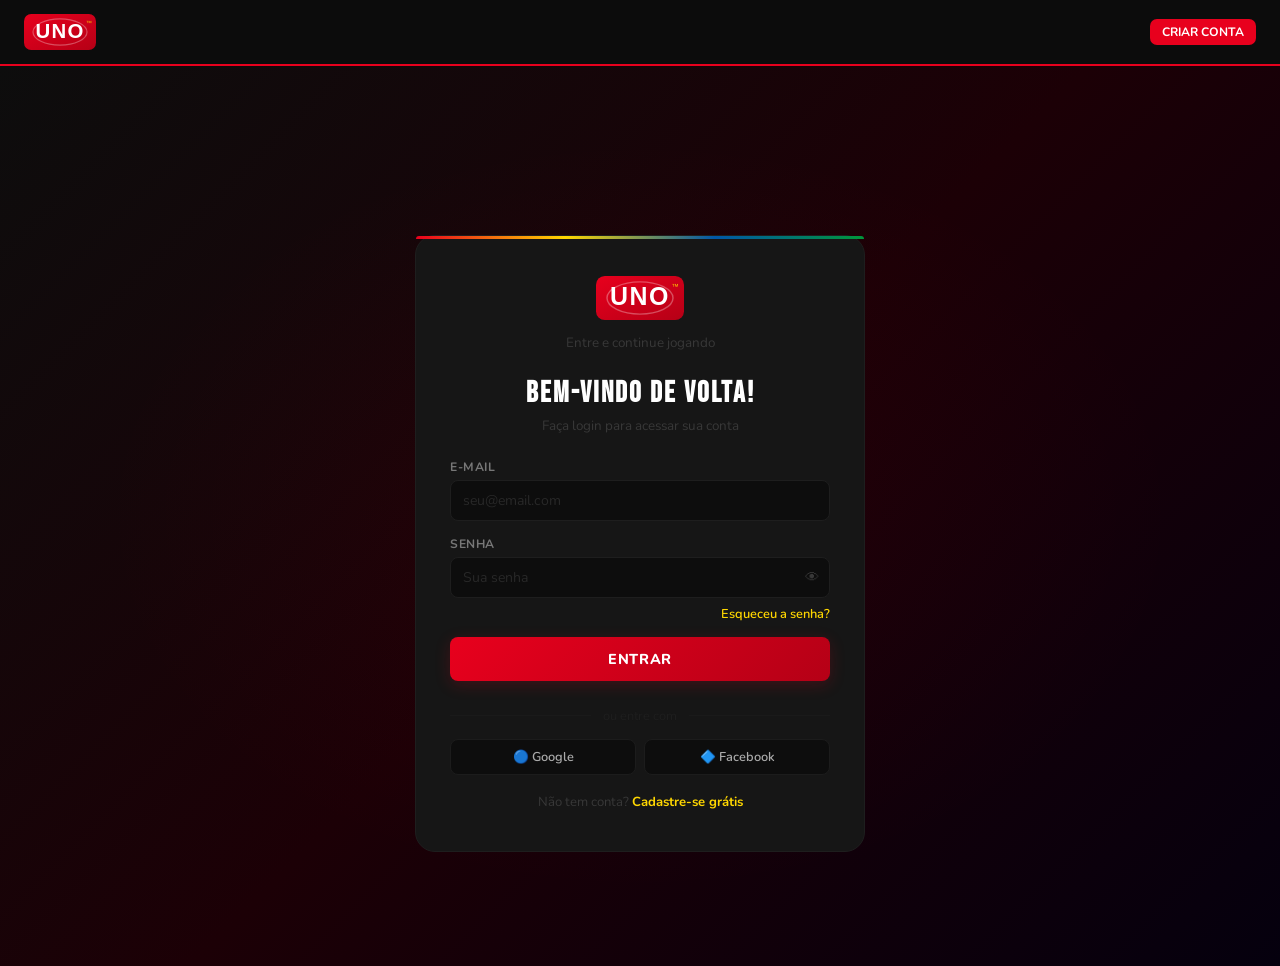
==== commit 8a7615ad: "Add files via upload" ====
--- a/pages/dashboard.html
+++ b/pages/dashboard.html
@@ -1,101 +1,50 @@
 <!DOCTYPE html>
-<html lang="pt-BR">
-<head>
-<meta charset="UTF-8"><meta name="viewport" content="width=device-width,initial-scale=1.0">
-<title>Minha Conta – UNO!™</title>
-<link rel="stylesheet" href="../css/style.css">
-<link href="https://fonts.googleapis.com/css2?family=Bebas+Neue&family=Nunito:wght@400;600;700;800;900&display=swap" rel="stylesheet">
-</head>
+<html lang="pt-BR"><head><meta charset="UTF-8"><meta name="viewport" content="width=device-width,initial-scale=1.0"><title>Minha Conta – UNO!™</title><link rel="stylesheet" href="../css/style.css"><link href="https://fonts.googleapis.com/css2?family=Bebas+Neue&family=Nunito:wght@400;600;700;800;900&display=swap" rel="stylesheet"></head>
 <body>
-<nav class="navbar" id="navbar">
-  <div class="nav-container">
-    <a href="../index.html" class="nav-logo"><span class="logo-text">UNO!</span><span class="logo-tm">™</span></a>
-    <button class="nav-toggle" onclick="toggleMenu()"><span></span><span></span><span></span></button>
-    <ul class="nav-links" id="navLinks">
-      <li><a href="../index.html">HOME</a></li>
-      <li><a href="../pages/news.html">NOTÍCIAS</a></li>
-      <li><a href="support.html">SUPORTE</a></li>
-    </ul>
-    <div class="nav-right">
-      <div class="nav-balance" id="navBalance"></div>
-      <div class="nav-auth-btns" id="navAuthBtns"></div>
+<nav class="navbar" id="navbar"><div class="nav-container"><a href="../index.html" class="nav-logo-wrap"><img src="../img/uno-logo.svg" alt="UNO" class="nav-logo-img"></a><button class="nav-toggle" onclick="toggleMenu()"><span></span><span></span><span></span></button><ul class="nav-links" id="navLinks"><li><a href="../index.html">HOME</a></li><li><a href="news.html">NOTÍCIAS</a></li><li><a href="support.html">SUPORTE</a></li></ul><div class="nav-right"><div class="nav-balance" id="navBalance"></div><div class="nav-auth-btns" id="navAuthBtns"></div></div></div></nav>
+<div class="dash-layout">
+<aside class="sidebar">
+  <div class="s-user"><div class="s-avatar" id="sAvatar">U</div><div class="s-name" id="sName">...</div><div class="s-bal">Saldo: <span id="sBal">R$ 0,00</span></div></div>
+  <ul class="s-nav">
+    <li><a href="dashboard.html" class="active"><span class="ni">🏠</span> Visão Geral</a></li>
+    <li><a href="deposit.html"><span class="ni">💰</span> Depositar PIX</a></li>
+    <li><a href="transactions.html"><span class="ni">📋</span> Transações</a></li>
+    <li><a href="shop.html"><span class="ni">🛒</span> Loja UniCoins</a></li>
+    <li><a href="profile.html"><span class="ni">👤</span> Perfil & Idioma</a></li>
+    <li><a href="support.html"><span class="ni">🎧</span> Suporte</a></li>
+    <li><a href="#" onclick="doLogout()"><span class="ni">🚪</span> Sair</a></li>
+  </ul>
+</aside>
+<main class="main-area">
+  <div class="dash-hdr"><h1 id="dashGreet">Olá!</h1><p>Bem-vindo de volta ao UNO!™</p></div>
+  <div class="stats-row">
+    <div class="stat-card sc-y"><div class="sc-label">SALDO DISPONÍVEL</div><div class="sc-value" id="scBalance">R$ 0,00</div><div class="sc-sub"><a href="deposit.html" style="color:var(--yellow)">+ Depositar via PIX</a></div></div>
+    <div class="stat-card sc-g"><div class="sc-label">VITÓRIAS</div><div class="sc-value" id="scWins">0</div><div class="sc-sub">Total de vitórias</div></div>
+    <div class="stat-card sc-b"><div class="sc-label">PARTIDAS</div><div class="sc-value" id="scGames">0</div><div class="sc-sub">Desde o início</div></div>
+    <div class="stat-card sc-r"><div class="sc-label">NÍVEL</div><div class="sc-value" id="scLevel">1</div><div class="sc-sub">Continue jogando!</div></div>
+  </div>
+  <div style="margin-bottom:32px">
+    <h3 style="font-size:1.35rem;color:#fff;margin-bottom:14px">Ações Rápidas</h3>
+    <div style="display:flex;gap:11px;flex-wrap:wrap">
+      <a href="deposit.html" class="btn-hp" style="display:inline-block;padding:10px 20px;font-size:.86rem">💰 Depositar PIX</a>
+      <a href="../index.html#jogos" class="btn-hs" style="display:inline-block;padding:10px 20px;font-size:.86rem">🃏 Jogar</a>
+      <a href="shop.html" style="display:inline-block;padding:10px 20px;font-size:.86rem;border-radius:8px;border:1px solid #222;color:#888;font-weight:700;transition:all .2s" onmouseover="this.style.borderColor='var(--yellow)';this.style.color='var(--yellow)'" onmouseout="this.style.borderColor='#222';this.style.color='#888'">🛒 Loja</a>
+      <a href="transactions.html" style="display:inline-block;padding:10px 20px;font-size:.86rem;border-radius:8px;border:1px solid #222;color:#888;font-weight:700;transition:all .2s" onmouseover="this.style.borderColor='var(--yellow)';this.style.color='var(--yellow)'" onmouseout="this.style.borderColor='#222';this.style.color='#888'">📋 Transações</a>
     </div>
   </div>
-</nav>
-
-<div class="dash-layout">
-  <aside class="sidebar">
-    <div class="s-user">
-      <div class="s-avatar" id="sAvatar">U</div>
-      <div class="s-name" id="sName">Carregando...</div>
-      <div class="s-bal">Saldo: <span id="sBal">R$ 0,00</span></div>
+  <div>
+    <h3 style="font-size:1.35rem;color:#fff;margin-bottom:14px">Últimas Transações</h3>
+    <div style="background:#161616;border:1px solid #1a1a1a;border-radius:var(--radius-lg);overflow:hidden">
+      <table class="tx-table"><thead><tr><th>DATA</th><th>TIPO</th><th>MÉTODO</th><th>VALOR</th><th>STATUS</th></tr></thead>
+      <tbody id="txBody"><tr><td colspan="5" style="text-align:center;color:#2a2a2a;padding:36px">Nenhuma transação. <a href="deposit.html" style="color:var(--yellow)">Faça seu primeiro depósito!</a></td></tr></tbody></table>
     </div>
-    <ul class="s-nav">
-      <li><a href="dashboard.html" class="active"><span class="ni">🏠</span> Visão Geral</a></li>
-      <li><a href="deposit.html"><span class="ni">💰</span> Depositar PIX</a></li>
-      <li><a href="transactions.html"><span class="ni">📋</span> Transações</a></li>
-      <li><a href="shop.html"><span class="ni">🛒</span> Loja UniCoins</a></li>
-      <li><a href="profile.html"><span class="ni">👤</span> Perfil</a></li>
-      <li><a href="support.html"><span class="ni">🎧</span> Suporte</a></li>
-      <li><a href="#" onclick="logout();return false;"><span class="ni">🚪</span> Sair</a></li>
-    </ul>
-  </aside>
-
-  <main class="main-area">
-    <div class="dash-hdr">
-      <h1 id="dashGreet">Olá, Jogador!</h1>
-      <p>Bem-vindo de volta ao UNO!™</p>
-    </div>
-
-    <div class="stats-row">
-      <div class="stat-card sc-y">
-        <div class="sc-label">SALDO DISPONÍVEL</div>
-        <div class="sc-value" id="scBalance">R$ 0,00</div>
-        <div class="sc-sub"><a href="deposit.html" style="color:var(--yellow)">+ Depositar via PIX</a></div>
-      </div>
-      <div class="stat-card sc-g">
-        <div class="sc-label">VITÓRIAS</div>
-        <div class="sc-value" id="scWins">0</div>
-        <div class="sc-sub">Total de vitórias</div>
-      </div>
-      <div class="stat-card sc-b">
-        <div class="sc-label">PARTIDAS</div>
-        <div class="sc-value" id="scGames">0</div>
-        <div class="sc-sub">Desde o início</div>
-      </div>
-      <div class="stat-card sc-r">
-        <div class="sc-label">NÍVEL</div>
-        <div class="sc-value" id="scLevel">1</div>
-        <div class="sc-sub">Continue jogando!</div>
-      </div>
-    </div>
-
-    <div style="margin-bottom:36px">
-      <h3 style="font-size:1.4rem;color:#fff;margin-bottom:16px">Ações Rápidas</h3>
-      <div style="display:flex;gap:13px;flex-wrap:wrap">
-        <a href="deposit.html" class="btn-hp" style="display:inline-block;padding:11px 22px;font-size:.88rem">💰 Depositar via PIX</a>
-        <a href="../index.html#jogos" class="btn-hs" style="padding:11px 22px;font-size:.88rem;display:inline-block">🃏 Jogar Agora</a>
-        <a href="shop.html" style="display:inline-block;padding:11px 22px;font-size:.88rem;border-radius:9px;border:1px solid #2a2a2a;color:#aaa;font-weight:700;transition:all .2s" onmouseover="this.style.borderColor='var(--yellow)';this.style.color='var(--yellow)'" onmouseout="this.style.borderColor='#2a2a2a';this.style.color='#aaa'">🛒 Loja</a>
-        <a href="transactions.html" style="display:inline-block;padding:11px 22px;font-size:.88rem;border-radius:9px;border:1px solid #2a2a2a;color:#aaa;font-weight:700;transition:all .2s" onmouseover="this.style.borderColor='var(--yellow)';this.style.color='var(--yellow)'" onmouseout="this.style.borderColor='#2a2a2a';this.style.color='#aaa'">📋 Transações</a>
-      </div>
-    </div>
-
-    <div>
-      <h3 style="font-size:1.4rem;color:#fff;margin-bottom:16px">Últimas Transações</h3>
-      <div style="background:#161616;border:1px solid #1c1c1c;border-radius:var(--radius-lg);overflow:hidden">
-        <table class="tx-table">
-          <thead><tr><th>DATA</th><th>TIPO</th><th>MÉTODO</th><th>VALOR</th><th>STATUS</th></tr></thead>
-          <tbody id="txBody"><tr><td colspan="5" style="text-align:center;color:#333;padding:40px">Nenhuma transação. <a href="deposit.html" style="color:var(--yellow)">Faça seu primeiro depósito!</a></td></tr></tbody>
-        </table>
-      </div>
-    </div>
-  </main>
+  </div>
+</main>
 </div>
-
-<script src="../js/main.js"></script>
-<script src="../js/auth.js"></script>
+<script src="../js/main.js"></script><script src="../js/auth.js"></script>
 <script>
 requireAuth();
+function doLogout(){localStorage.removeItem('unoUser');window.location.href='../index.html'}
 window.addEventListener('DOMContentLoaded',()=>{
   const user=getUser();if(!user)return;
   document.getElementById('sAvatar').textContent=user.name.charAt(0).toUpperCase();
@@ -106,20 +55,17 @@
   document.getElementById('scWins').textContent=user.wins||0;
   document.getElementById('scGames').textContent=user.games||0;
   document.getElementById('scLevel').textContent=user.level||1;
-  // Nav balance
   const nb=document.getElementById('navBalance');
   if(nb){nb.textContent='💰 R$ '+parseFloat(user.balance||0).toFixed(2).replace('.',',');nb.classList.add('show')}
   const txs=JSON.parse(localStorage.getItem('unoTransactions')||'[]');
   const tb=document.getElementById('txBody');
   if(txs.length){
-    const sm={pending:'<span class="txb tx-p">Pendente</span>',confirmed:'<span class="txb tx-c">Confirmado</span>',failed:'<span class="txb tx-f">Falhou</span>'};
+    const sm={pending:'<span class="txb tx-p">⏳ Pendente</span>',confirmed:'<span class="txb tx-c">✅ Confirmado</span>',failed:'<span class="txb tx-f">❌ Falhou</span>'};
     tb.innerHTML=txs.slice(0,5).map(tx=>{
       const d=new Date(tx.date);
-      return`<tr><td style="color:#555;font-size:.82rem">${d.toLocaleDateString('pt-BR')} ${d.toLocaleTimeString('pt-BR',{hour:'2-digit',minute:'2-digit'})}</td><td>${tx.type==='deposit'?'⬇ Depósito':'⬆ Saque'}</td><td>PIX</td><td style="color:var(--yellow);font-weight:700">R$ ${parseFloat(tx.amount).toFixed(2).replace('.',',')}</td><td>${sm[tx.status]||sm.pending}</td></tr>`;
+      return`<tr><td style="color:#383838;font-size:.8rem">${d.toLocaleDateString('pt-BR')} ${d.toLocaleTimeString('pt-BR',{hour:'2-digit',minute:'2-digit'})}</td><td>${tx.type==='deposit'?'⬇ Depósito':'⬆ Saque'}</td><td>PIX</td><td style="color:var(--yellow);font-weight:700">R$ ${parseFloat(tx.amount).toFixed(2).replace('.',',')}</td><td>${sm[tx.status]||sm.pending}</td></tr>`;
     }).join('');
   }
 });
-function logout(){localStorage.removeItem('unoUser');window.location.href='../index.html'}
 </script>
-</body>
-</html>
+</body></html>
--- a/css/style.css
+++ b/css/style.css
@@ -2,359 +2,361 @@
 html{scroll-behavior:smooth}
 body{font-family:'Nunito',sans-serif;background:#0d0d0d;color:#f0f0f0;overflow-x:hidden}
 :root{--red:#E8001D;--red-dark:#b50016;--blue:#0057A8;--blue-light:#1a7fd4;--yellow:#FFD700;--yellow-dark:#e6c200;--green:#00963A;--green-light:#00c04d;--dark:#111;--dark2:#181818;--dark3:#222;--radius:12px;--radius-lg:20px;--shadow:0 8px 32px rgba(0,0,0,.5)}
-h1,h2,h3,.logo-text,.footer-logo{font-family:'Bebas Neue',sans-serif;letter-spacing:2px}
+h1,h2,h3{font-family:'Bebas Neue',sans-serif;letter-spacing:2px}
 ::-webkit-scrollbar{width:5px}::-webkit-scrollbar-track{background:#0d0d0d}::-webkit-scrollbar-thumb{background:var(--red);border-radius:3px}
 a{text-decoration:none;color:inherit}
 /* COOKIE */
-.cookie-banner{position:fixed;bottom:0;left:0;right:0;background:#1a1a1a;border-top:3px solid var(--red);padding:14px 24px;display:flex;align-items:center;justify-content:space-between;gap:16px;z-index:9999;animation:slideUp .4s ease}
+.cookie-banner{position:fixed;bottom:0;left:0;right:0;background:#1a1a1a;border-top:3px solid var(--red);padding:12px 24px;display:flex;align-items:center;justify-content:space-between;gap:14px;z-index:9999;animation:slideUp .4s ease}
 @keyframes slideUp{from{transform:translateY(100%)}to{transform:translateY(0)}}
-.cookie-banner p{font-size:.85rem;color:#aaa;max-width:700px}
-.cookie-banner a{color:var(--yellow)}
-.cookie-btns{display:flex;gap:8px;flex-shrink:0}
-.btn-accept{background:var(--red);color:#fff;border:none;padding:7px 18px;border-radius:6px;cursor:pointer;font-weight:700;font-family:'Nunito',sans-serif;font-size:.85rem}
-.btn-reject{background:transparent;color:#888;border:1px solid #444;padding:7px 18px;border-radius:6px;cursor:pointer;font-family:'Nunito',sans-serif;font-size:.85rem}
-/* MODALS */
+.cookie-banner p{font-size:.83rem;color:#999;max-width:700px}.cookie-banner a{color:var(--yellow)}
+.cookie-btns{display:flex;gap:7px;flex-shrink:0}
+.btn-accept{background:var(--red);color:#fff;border:none;padding:7px 16px;border-radius:6px;cursor:pointer;font-weight:700;font-family:'Nunito',sans-serif;font-size:.82rem}
+.btn-reject{background:transparent;color:#777;border:1px solid #333;padding:7px 16px;border-radius:6px;cursor:pointer;font-family:'Nunito',sans-serif;font-size:.82rem}
+/* MODAL */
 .modal-overlay{position:fixed;inset:0;background:rgba(0,0,0,.88);display:flex;align-items:center;justify-content:center;z-index:10000;animation:fadeIn .2s ease}
 @keyframes fadeIn{from{opacity:0}to{opacity:1}}
-.modal-box{background:#1a1a1a;border:1px solid #2a2a2a;border-radius:var(--radius-lg);padding:40px;max-width:460px;width:92%;text-align:center;position:relative;animation:popIn .3s cubic-bezier(.175,.885,.32,1.275)}
+.modal-box{background:#181818;border:1px solid #282828;border-radius:var(--radius-lg);padding:38px;max-width:460px;width:92%;text-align:center;position:relative;animation:popIn .3s cubic-bezier(.175,.885,.32,1.275)}
 @keyframes popIn{from{transform:scale(.8);opacity:0}to{transform:scale(1);opacity:1}}
-.modal-box h3{font-family:'Bebas Neue',sans-serif;font-size:2rem;color:var(--yellow);margin-bottom:10px}
-.modal-box p{color:#bbb;margin-bottom:22px;line-height:1.6;font-size:.95rem}
-.modal-btns{display:flex;gap:12px;justify-content:center}
-.btn-goback{background:transparent;border:1px solid #555;color:#aaa;padding:10px 22px;border-radius:8px;cursor:pointer;font-weight:700;font-family:'Nunito',sans-serif}
-.btn-continue{background:var(--red);color:#fff;border:none;padding:10px 22px;border-radius:8px;cursor:pointer;font-weight:700;font-family:'Nunito',sans-serif}
-.modal-close-x{position:absolute;top:12px;right:16px;background:none;border:none;color:#666;font-size:1.2rem;cursor:pointer}
-.modal-close-x:hover{color:#fff}
-/* LANG BAR */
-.lang-bar{background:#0d0d0d;border-bottom:1px solid #181818;padding:5px 24px;display:flex;justify-content:flex-end;align-items:center;gap:16px;font-size:.78rem;color:#666}
-.lang-bar select{background:#161616;border:1px solid #222;color:#aaa;padding:3px 24px 3px 8px;border-radius:6px;font-size:.78rem;cursor:pointer;font-family:'Nunito',sans-serif;outline:none;-webkit-appearance:none;appearance:none}
-.sel-wrap{position:relative;display:flex;align-items:center;gap:5px}
-.sel-wrap::after{content:'▾';position:absolute;right:8px;color:#555;pointer-events:none;font-size:.65rem}
+.modal-box h3{font-family:'Bebas Neue',sans-serif;font-size:1.9rem;color:var(--yellow);margin-bottom:9px}
+.modal-box p{color:#aaa;margin-bottom:18px;line-height:1.6;font-size:.92rem}
+.modal-btns{display:flex;gap:11px;justify-content:center}
+.btn-goback{background:transparent;border:1px solid #444;color:#999;padding:9px 20px;border-radius:8px;cursor:pointer;font-weight:700;font-family:'Nunito',sans-serif}
+.btn-continue{background:var(--red);color:#fff;border:none;padding:9px 20px;border-radius:8px;cursor:pointer;font-weight:700;font-family:'Nunito',sans-serif}
+.modal-close-x{position:absolute;top:11px;right:15px;background:none;border:none;color:#555;font-size:1.1rem;cursor:pointer}.modal-close-x:hover{color:#fff}
 /* NAVBAR */
-.navbar{position:sticky;top:0;left:0;right:0;background:rgba(13,13,13,.97);backdrop-filter:blur(12px);border-bottom:2px solid var(--red);z-index:1000;transition:all .3s}
-.nav-container{max-width:1280px;margin:0 auto;padding:0 24px;display:flex;align-items:center;gap:14px;height:66px}
-.nav-logo{display:flex;align-items:baseline;gap:2px}
-.logo-text{font-family:'Bebas Neue',sans-serif;font-size:1.9rem;color:var(--red);letter-spacing:3px;transition:color .2s}
-.nav-logo:hover .logo-text{color:var(--yellow)}
-.logo-tm{font-size:.72rem;color:var(--yellow);vertical-align:super}
+.navbar{position:sticky;top:0;left:0;right:0;background:rgba(13,13,13,.97);backdrop-filter:blur(12px);border-bottom:2px solid var(--red);z-index:1000}
+.nav-container{max-width:1280px;margin:0 auto;padding:0 24px;display:flex;align-items:center;gap:12px;height:64px}
+.nav-logo-wrap{display:flex;align-items:center;gap:8px}
+.nav-logo-img{height:36px;width:auto}
+.nav-logo-text{font-family:'Bebas Neue',sans-serif;font-size:1.8rem;color:var(--red);letter-spacing:3px;transition:color .2s}
+.nav-logo-wrap:hover .nav-logo-text{color:var(--yellow)}
+.logo-tm{font-size:.7rem;color:var(--yellow);vertical-align:super}
 .nav-links{list-style:none;display:flex;align-items:center;gap:2px;margin:0;padding:0;flex:1}
-.nav-links>li>a{color:#bbb;font-weight:700;font-size:.8rem;letter-spacing:.8px;padding:7px 11px;border-radius:6px;transition:all .2s;display:block;white-space:nowrap}
+.nav-links>li>a{color:#bbb;font-weight:700;font-size:.78rem;letter-spacing:.8px;padding:7px 10px;border-radius:6px;transition:all .2s;display:block;white-space:nowrap}
 .nav-links>li>a:hover,.nav-links>li>a.active{color:var(--yellow);background:rgba(255,215,0,.07)}
 .dropdown{position:relative}
-.dropdown-menu{position:absolute;top:calc(100% + 6px);left:0;background:#1a1a1a;border:1px solid #252525;border-radius:12px;min-width:200px;padding:8px;display:none;box-shadow:var(--shadow);z-index:100}
+.dropdown-menu{position:absolute;top:calc(100% + 6px);left:0;background:#181818;border:1px solid #242424;border-radius:12px;min-width:200px;padding:7px;display:none;box-shadow:var(--shadow);z-index:100}
 .dropdown:hover .dropdown-menu{display:block;animation:fadeIn .15s ease}
 .dropdown-menu li{list-style:none}
-.dropdown-menu a{display:flex;align-items:center;gap:9px;padding:9px 13px;border-radius:7px;color:#aaa;font-size:.83rem;transition:all .2s}
+.dropdown-menu a{display:flex;align-items:center;gap:8px;padding:9px 12px;border-radius:7px;color:#aaa;font-size:.82rem;transition:all .2s}
 .dropdown-menu a:hover{color:var(--yellow);background:rgba(255,215,0,.06)}
-.nav-right{display:flex;align-items:center;gap:9px;margin-left:auto}
-.nav-balance{background:rgba(255,215,0,.08);border:1px solid rgba(255,215,0,.2);border-radius:8px;padding:5px 11px;font-size:.8rem;color:var(--yellow);font-weight:700;display:none;align-items:center;gap:5px;white-space:nowrap}
+.nav-right{display:flex;align-items:center;gap:8px;margin-left:auto}
+.nav-balance{background:rgba(255,215,0,.08);border:1px solid rgba(255,215,0,.2);border-radius:7px;padding:4px 10px;font-size:.78rem;color:var(--yellow);font-weight:700;display:none;align-items:center;gap:5px;white-space:nowrap}
 .nav-balance.show{display:flex}
 .nav-social{display:flex;gap:5px}
-.soc-icon{width:29px;height:29px;display:flex;align-items:center;justify-content:center;border-radius:50%;border:1px solid #252525;color:#555;font-size:.75rem;transition:all .2s;cursor:pointer}
+.soc-icon{width:28px;height:28px;display:flex;align-items:center;justify-content:center;border-radius:50%;border:1px solid #242424;color:#555;font-size:.74rem;transition:all .2s;cursor:pointer}
 .soc-icon:hover{border-color:var(--yellow);color:var(--yellow)}
 .nav-auth-btns{display:flex;gap:6px}
-.btn-ln{background:transparent;border:1px solid #2a2a2a;color:#aaa;padding:5px 13px;border-radius:7px;font-weight:700;font-size:.78rem;font-family:'Nunito',sans-serif;transition:all .2s;cursor:pointer;white-space:nowrap}
+.btn-ln{background:transparent;border:1px solid #2a2a2a;color:#aaa;padding:5px 12px;border-radius:7px;font-weight:700;font-size:.76rem;font-family:'Nunito',sans-serif;transition:all .2s;cursor:pointer;white-space:nowrap}
 .btn-ln:hover{border-color:var(--yellow);color:var(--yellow)}
-.btn-rn{background:var(--red);border:none;color:#fff;padding:5px 13px;border-radius:7px;font-weight:700;font-size:.78rem;font-family:'Nunito',sans-serif;transition:background .2s;cursor:pointer;white-space:nowrap}
+.btn-rn{background:var(--red);border:none;color:#fff;padding:5px 12px;border-radius:7px;font-weight:700;font-size:.76rem;font-family:'Nunito',sans-serif;transition:background .2s;cursor:pointer;white-space:nowrap}
 .btn-rn:hover{background:var(--red-dark)}
 .nav-toggle{display:none;flex-direction:column;gap:5px;background:none;border:none;cursor:pointer;padding:4px;margin-left:auto}
-.nav-toggle span{width:23px;height:2px;background:#bbb;border-radius:2px;transition:all .3s}
+.nav-toggle span{width:22px;height:2px;background:#bbb;border-radius:2px;transition:all .3s}
 /* HERO */
-.hero{min-height:90vh;background:linear-gradient(135deg,#0d0d0d 0%,#1c0006 45%,#050012 100%);display:flex;align-items:center;padding:80px 24px 60px;position:relative;overflow:hidden}
+.hero{min-height:88vh;background:linear-gradient(135deg,#0d0d0d 0%,#1c0006 45%,#050012 100%);display:flex;align-items:center;padding:76px 24px 56px;position:relative;overflow:hidden}
 .hero::before{content:'';position:absolute;inset:0;background:radial-gradient(ellipse at 65% 50%,rgba(232,0,29,.1),transparent 65%);pointer-events:none}
-.card-float{position:absolute;width:72px;height:102px;border-radius:11px;display:flex;align-items:center;justify-content:center;font-family:'Bebas Neue',sans-serif;font-size:1.5rem;color:#fff;opacity:.06;animation:floatCard 9s ease-in-out infinite}
+.card-float{position:absolute;width:70px;height:98px;border-radius:11px;display:flex;align-items:center;justify-content:center;font-family:'Bebas Neue',sans-serif;font-size:1.4rem;color:#fff;opacity:.06;animation:floatCard 9s ease-in-out infinite}
 .cf-r{background:var(--red);top:12%;left:7%}.cf-b{background:var(--blue);top:62%;left:4%;animation-delay:2s}.cf-y{background:var(--yellow);color:#333;top:18%;right:4%;animation-delay:1s}.cf-g{background:var(--green);top:68%;right:7%;animation-delay:3s}
 @keyframes floatCard{0%,100%{transform:translateY(0) rotate(-6deg)}50%{transform:translateY(-22px) rotate(6deg)}}
-.hero-content{max-width:555px;position:relative;z-index:2;flex:1}
-.hero-badge{display:inline-block;background:rgba(255,215,0,.1);border:1px solid rgba(255,215,0,.22);color:var(--yellow);padding:5px 13px;border-radius:50px;font-size:.76rem;font-weight:700;letter-spacing:2px;margin-bottom:16px}
-.hero-title{font-size:clamp(4.5rem,11vw,8rem);line-height:.88;background:linear-gradient(135deg,#fff 0%,var(--yellow) 50%,var(--red) 100%);-webkit-background-clip:text;-webkit-text-fill-color:transparent;background-clip:text;margin-bottom:16px}
-.hero-sub{font-size:1.05rem;color:#999;line-height:1.7;margin-bottom:26px}
-.hero-actions{display:flex;gap:12px;flex-wrap:wrap;margin-bottom:32px}
-.btn-hp{background:linear-gradient(135deg,var(--red),var(--red-dark));color:#fff;border:none;padding:13px 28px;border-radius:10px;font-weight:800;font-size:.93rem;letter-spacing:.8px;cursor:pointer;transition:all .3s;box-shadow:0 4px 20px rgba(232,0,29,.3);font-family:'Nunito',sans-serif;display:inline-block}
-.btn-hp:hover{transform:translateY(-3px);box-shadow:0 8px 28px rgba(232,0,29,.4)}
-.btn-hs{background:transparent;color:var(--yellow);border:2px solid var(--yellow);padding:11px 24px;border-radius:10px;font-weight:800;font-size:.93rem;transition:all .3s;display:inline-block}
+.hero-content{max-width:550px;position:relative;z-index:2;flex:1}
+.hero-badge{display:inline-block;background:rgba(255,215,0,.1);border:1px solid rgba(255,215,0,.22);color:var(--yellow);padding:5px 13px;border-radius:50px;font-size:.74rem;font-weight:700;letter-spacing:2px;margin-bottom:14px}
+.hero-logo-img{height:70px;width:auto;margin-bottom:14px;display:block;filter:drop-shadow(0 4px 16px rgba(232,0,29,.4))}
+.hero-title{font-size:clamp(4rem,10vw,7.5rem);line-height:.88;background:linear-gradient(135deg,#fff 0%,var(--yellow) 50%,var(--red) 100%);-webkit-background-clip:text;-webkit-text-fill-color:transparent;background-clip:text;margin-bottom:14px}
+.hero-sub{font-size:1rem;color:#888;line-height:1.7;margin-bottom:24px}
+.hero-actions{display:flex;gap:11px;flex-wrap:wrap;margin-bottom:30px}
+.btn-hp{background:linear-gradient(135deg,var(--red),var(--red-dark));color:#fff;border:none;padding:12px 26px;border-radius:10px;font-weight:800;font-size:.9rem;letter-spacing:.8px;cursor:pointer;transition:all .3s;box-shadow:0 4px 18px rgba(232,0,29,.3);font-family:'Nunito',sans-serif;display:inline-block}
+.btn-hp:hover{transform:translateY(-3px);box-shadow:0 8px 26px rgba(232,0,29,.4)}
+.btn-hs{background:transparent;color:var(--yellow);border:2px solid var(--yellow);padding:10px 22px;border-radius:10px;font-weight:800;font-size:.9rem;transition:all .3s;display:inline-block}
 .btn-hs:hover{background:var(--yellow);color:#111;transform:translateY(-3px)}
-.hero-stats{display:flex;align-items:center;gap:16px}
+.hero-stats{display:flex;align-items:center;gap:14px}
 .hstat{display:flex;flex-direction:column}
-.hstat-n{font-family:'Bebas Neue',sans-serif;font-size:1.65rem;color:var(--yellow);letter-spacing:2px}
-.hstat-l{font-size:.7rem;color:#666;letter-spacing:1px;text-transform:uppercase}
-.hstat-div{width:1px;height:34px;background:#222}
+.hstat-n{font-family:'Bebas Neue',sans-serif;font-size:1.6rem;color:var(--yellow);letter-spacing:2px}
+.hstat-l{font-size:.68rem;color:#555;letter-spacing:1px;text-transform:uppercase}
+.hstat-div{width:1px;height:32px;background:#1e1e1e}
 .hero-img{flex:1;display:flex;justify-content:center;align-items:center;z-index:2}
-.phone-wrap{width:225px;height:450px;background:linear-gradient(145deg,#1a1a1a,#242424);border-radius:36px;border:3px solid #282828;padding:17px 13px;box-shadow:0 28px 70px rgba(0,0,0,.65);animation:floatPhone 4.5s ease-in-out infinite}
+.phone-wrap{width:220px;height:440px;background:linear-gradient(145deg,#1a1a1a,#242424);border-radius:36px;border:3px solid #282828;padding:16px 12px;box-shadow:0 28px 70px rgba(0,0,0,.65);animation:floatPhone 4.5s ease-in-out infinite}
 @keyframes floatPhone{0%,100%{transform:translateY(0) rotate(-2deg)}50%{transform:translateY(-14px) rotate(2deg)}}
 .phone-scr{background:linear-gradient(135deg,#050520,#1a0020);border-radius:24px;height:100%;display:flex;align-items:center;justify-content:center;overflow:hidden}
-.gp-inner{display:flex;flex-direction:column;align-items:center;gap:17px}
+.gp-inner{display:flex;flex-direction:column;align-items:center;gap:16px}
 .gp-cards{display:flex}
-.gp-card{width:40px;height:58px;border-radius:7px;display:flex;align-items:center;justify-content:center;font-family:'Bebas Neue',sans-serif;font-size:.95rem;color:#fff;font-weight:900;margin-left:-7px;box-shadow:2px 2px 8px rgba(0,0,0,.5);transition:transform .2s;cursor:default}
-.gp-card:first-child{margin-left:0}
-.gp-card:hover{transform:translateY(-8px);z-index:5}
+.gp-card{width:38px;height:55px;border-radius:6px;display:flex;align-items:center;justify-content:center;font-family:'Bebas Neue',sans-serif;font-size:.9rem;color:#fff;font-weight:900;margin-left:-6px;box-shadow:2px 2px 7px rgba(0,0,0,.5);transition:transform .2s;cursor:default}
+.gp-card:first-child{margin-left:0}.gp-card:hover{transform:translateY(-7px);z-index:5}
 .gc-r{background:var(--red)}.gc-b{background:var(--blue)}.gc-y{background:var(--yellow);color:#333}.gc-g{background:var(--green)}.gc-w{background:linear-gradient(135deg,#E8001D,#0057A8,#FFD700,#00963A)}
-.gp-uno{background:var(--yellow);color:#111;font-family:'Bebas Neue',sans-serif;font-size:1.45rem;letter-spacing:3px;padding:7px 20px;border-radius:50px;box-shadow:0 4px 14px rgba(255,215,0,.3);animation:pb 2s ease-in-out infinite}
+.gp-uno{background:var(--yellow);color:#111;font-family:'Bebas Neue',sans-serif;font-size:1.4rem;letter-spacing:3px;padding:6px 20px;border-radius:50px;box-shadow:0 4px 14px rgba(255,215,0,.3);animation:pb 2s ease-in-out infinite}
 @keyframes pb{0%,100%{transform:scale(1)}50%{transform:scale(1.06)}}
 /* TICKER */
-.news-ticker{background:var(--red);padding:9px 0;display:flex;align-items:center;overflow:hidden}
-.ticker-lbl{background:var(--red-dark);color:#fff;padding:0 17px;font-weight:800;font-size:.76rem;letter-spacing:2px;white-space:nowrap;flex-shrink:0;align-self:stretch;display:flex;align-items:center}
-.ticker-track{display:flex;gap:55px;animation:tickerRun 35s linear infinite;white-space:nowrap}
-.ticker-track span{font-size:.82rem;font-weight:600;color:rgba(255,255,255,.9)}
+.news-ticker{background:var(--red);padding:8px 0;display:flex;align-items:center;overflow:hidden}
+.ticker-lbl{background:var(--red-dark);color:#fff;padding:0 16px;font-weight:800;font-size:.74rem;letter-spacing:2px;white-space:nowrap;flex-shrink:0;align-self:stretch;display:flex;align-items:center}
+.ticker-track{display:flex;gap:52px;animation:tickerRun 35s linear infinite;white-space:nowrap}
+.ticker-track span{font-size:.8rem;font-weight:600;color:rgba(255,255,255,.9)}
 @keyframes tickerRun{0%{transform:translateX(0)}100%{transform:translateX(-50%)}}
-/* SECTION HEADERS */
+/* SECTIONS */
 .sec-wrap{max-width:1280px;margin:0 auto;padding:0 24px}
-.sec-hdr{text-align:center;margin-bottom:42px}
-.sec-hdr h2{font-size:clamp(2.2rem,4.5vw,3.2rem);color:#fff}
-.sec-hdr p{color:#666;font-size:1rem;margin-top:7px}
+.sec-hdr{text-align:center;margin-bottom:40px}
+.sec-hdr h2{font-size:clamp(2rem,4vw,3rem);color:#fff}
+.sec-hdr p{color:#555;font-size:.95rem;margin-top:6px}
 .sec-hdr.yel h2{color:var(--yellow)}
 /* GAMES */
-.games-section{padding:76px 0}
-.game-tabs{display:flex;gap:7px;justify-content:center;margin-bottom:34px;flex-wrap:wrap}
-.gtab{background:transparent;border:1px solid #252525;color:#777;padding:6px 18px;border-radius:50px;cursor:pointer;font-weight:700;font-family:'Nunito',sans-serif;font-size:.8rem;letter-spacing:.5px;transition:all .2s}
+.games-section{padding:72px 0}
+.game-tabs{display:flex;gap:7px;justify-content:center;margin-bottom:32px;flex-wrap:wrap}
+.gtab{background:transparent;border:1px solid #222;color:#666;padding:6px 16px;border-radius:50px;cursor:pointer;font-weight:700;font-family:'Nunito',sans-serif;font-size:.78rem;letter-spacing:.5px;transition:all .2s}
 .gtab.active,.gtab:hover{background:var(--red);border-color:var(--red);color:#fff}
-.games-grid{display:grid;grid-template-columns:repeat(auto-fill,minmax(275px,1fr));gap:20px}
-.game-card-item{background:#161616;border:1px solid #1e1e1e;border-radius:var(--radius-lg);overflow:hidden;transition:all .3s;cursor:pointer;position:relative}
-.game-card-item:hover{transform:translateY(-6px);border-color:#2a2a2a;box-shadow:0 14px 44px rgba(0,0,0,.55)}
-.game-card-item.featured{border-color:rgba(255,215,0,.15)}
-.featured-badge{position:absolute;top:12px;left:12px;background:var(--yellow);color:#111;font-size:.66rem;font-weight:800;letter-spacing:1px;padding:3px 9px;border-radius:50px;z-index:2}
-.game-thumb{width:100%;aspect-ratio:16/9;display:flex;flex-direction:column;align-items:center;justify-content:center;gap:6px;font-size:2.8rem;position:relative;overflow:hidden}
-.game-thumb::after{content:'';position:absolute;inset:0;background:linear-gradient(to bottom,transparent 40%,rgba(0,0,0,.7))}
-.game-thumb-title{position:absolute;bottom:10px;left:13px;right:13px;font-family:'Bebas Neue',sans-serif;font-size:1.35rem;color:#fff;letter-spacing:2px;z-index:1;text-shadow:0 2px 8px rgba(0,0,0,.8)}
-.gt-red{background:linear-gradient(135deg,#3a0008,#780010)}.gt-blue{background:linear-gradient(135deg,#001238,#002878)}.gt-green{background:linear-gradient(135deg,#001e0e,#003e1a)}.gt-purple{background:linear-gradient(135deg,#1a002e,#3a0068)}.gt-yellow{background:linear-gradient(135deg,#281e00,#584200)}.gt-multi{background:linear-gradient(135deg,#1a0005,#001238)}
-.game-img-real{width:100%;aspect-ratio:16/9;object-fit:cover;display:block}
-.game-info{padding:16px}
-.game-info-top{display:flex;align-items:flex-start;justify-content:space-between;margin-bottom:7px}
-.game-name{font-family:'Bebas Neue',sans-serif;font-size:1.2rem;color:#fff;letter-spacing:1px}
-.gbadge{font-size:.68rem;font-weight:800;padding:2px 8px;border-radius:50px;letter-spacing:.4px}
+.games-grid{display:grid;grid-template-columns:repeat(auto-fill,minmax(270px,1fr));gap:18px}
+.game-card-item{background:#161616;border:1px solid #1c1c1c;border-radius:var(--radius-lg);overflow:hidden;transition:all .3s;cursor:pointer;position:relative}
+.game-card-item:hover{transform:translateY(-5px);border-color:#2a2a2a;box-shadow:0 12px 40px rgba(0,0,0,.5)}
+.game-card-item.featured{border-color:rgba(255,215,0,.12)}
+.featured-badge{position:absolute;top:11px;left:11px;background:var(--yellow);color:#111;font-size:.64rem;font-weight:800;letter-spacing:1px;padding:3px 8px;border-radius:50px;z-index:2}
+.game-thumb{width:100%;aspect-ratio:16/9;display:block;object-fit:cover}
+.game-thumb-ph{width:100%;aspect-ratio:16/9;display:flex;align-items:flex-end;justify-content:flex-start;padding:10px 12px;background:#1a1a1a;position:relative;overflow:hidden}
+.game-info{padding:14px}
+.game-info-top{display:flex;align-items:flex-start;justify-content:space-between;margin-bottom:6px}
+.game-name{font-family:'Bebas Neue',sans-serif;font-size:1.15rem;color:#fff;letter-spacing:1px}
+.gbadge{font-size:.65rem;font-weight:800;padding:2px 7px;border-radius:50px;letter-spacing:.4px}
 .gb-hot{background:rgba(232,0,29,.12);color:#ff4466}.gb-new{background:rgba(0,150,58,.12);color:#00cc55}.gb-vip{background:rgba(255,215,0,.12);color:var(--yellow)}
-.game-desc{color:#555;font-size:.83rem;line-height:1.6;margin-bottom:13px}
-.game-footer{display:flex;align-items:center;justify-content:space-between;padding-top:11px;border-top:1px solid #1e1e1e}
-.game-min-dep{font-size:.76rem;color:#444}
+.game-desc{color:#444;font-size:.82rem;line-height:1.6;margin-bottom:12px}
+.game-footer{display:flex;align-items:center;justify-content:space-between;padding-top:10px;border-top:1px solid #1a1a1a}
+.game-min-dep{font-size:.74rem;color:#383838}
 .game-min-dep span{color:var(--yellow);font-weight:700}
-.btn-play{background:var(--red);color:#fff;border:none;padding:7px 16px;border-radius:8px;cursor:pointer;font-weight:700;font-size:.8rem;font-family:'Nunito',sans-serif;transition:all .2s}
+.btn-play{background:var(--red);color:#fff;border:none;padding:6px 14px;border-radius:7px;cursor:pointer;font-weight:700;font-size:.78rem;font-family:'Nunito',sans-serif;transition:all .2s}
 .btn-play:hover{background:var(--red-dark)}
 /* FEATURES */
-.features-section{padding:76px 0;background:#0a0a0a}
-.features-grid{display:grid;grid-template-columns:repeat(auto-fit,minmax(255px,1fr));gap:20px}
-.feat-card{background:#161616;border:1px solid #1a1a1a;border-radius:var(--radius-lg);padding:28px;transition:all .3s;position:relative;overflow:hidden}
+.features-section{padding:72px 0;background:#0a0a0a}
+.features-grid{display:grid;grid-template-columns:repeat(auto-fit,minmax(250px,1fr));gap:18px}
+.feat-card{background:#161616;border:1px solid #1a1a1a;border-radius:var(--radius-lg);padding:26px;transition:all .3s;position:relative;overflow:hidden}
 .feat-card::before{content:'';position:absolute;top:0;left:0;right:0;height:3px;background:linear-gradient(90deg,var(--red),var(--yellow));transform:scaleX(0);transform-origin:left;transition:transform .3s}
 .feat-card:hover::before{transform:scaleX(1)}
-.feat-card:hover{transform:translateY(-5px);box-shadow:var(--shadow);border-color:#252525}
-.feat-icon{width:50px;height:50px;border-radius:13px;display:flex;align-items:center;justify-content:center;font-size:1.4rem;margin-bottom:16px}
+.feat-card:hover{transform:translateY(-5px);box-shadow:var(--shadow);border-color:#242424}
+.feat-icon{width:48px;height:48px;border-radius:12px;display:flex;align-items:center;justify-content:center;font-size:1.4rem;margin-bottom:14px}
 .ic-r{background:rgba(232,0,29,.1)}.ic-b{background:rgba(0,87,168,.1)}.ic-y{background:rgba(255,215,0,.1)}.ic-g{background:rgba(0,150,58,.1)}
-.feat-card h3{font-size:1.1rem;margin-bottom:8px;color:#fff}
-.feat-card p{color:#555;font-size:.88rem;line-height:1.7}
-/* UNICOINS SHOP */
-.shop-section{padding:76px 0}
-.shop-tabs{display:flex;gap:7px;justify-content:center;margin-bottom:34px;flex-wrap:wrap}
-.stab{background:transparent;border:1px solid #252525;color:#777;padding:6px 18px;border-radius:50px;cursor:pointer;font-weight:700;font-family:'Nunito',sans-serif;font-size:.8rem;transition:all .2s}
-.stab.active,.stab:hover{background:var(--yellow);border-color:var(--yellow);color:#111}
-.coins-grid{display:grid;grid-template-columns:repeat(auto-fill,minmax(190px,1fr));gap:16px}
-.coin-pkg{background:#161616;border:1px solid #1e1e1e;border-radius:var(--radius-lg);padding:22px;text-align:center;transition:all .3s;position:relative;cursor:pointer}
-.coin-pkg:hover{transform:translateY(-5px);border-color:rgba(255,215,0,.25);box-shadow:0 8px 28px rgba(255,215,0,.06)}
-.coin-pkg.best-val{border-color:rgba(255,215,0,.25);background:linear-gradient(135deg,#181400,#161616)}
-.pkg-badge{position:absolute;top:-10px;left:50%;transform:translateX(-50%);background:var(--yellow);color:#111;font-size:.66rem;font-weight:800;padding:2px 11px;border-radius:50px;letter-spacing:.8px;white-space:nowrap}
-.pkg-icon{font-size:2.6rem;margin-bottom:9px}
-.pkg-coins{font-family:'Bebas Neue',sans-serif;font-size:1.9rem;color:var(--yellow);letter-spacing:2px}
-.pkg-coin-label{color:#444;font-size:.75rem;margin-bottom:12px}
-.pkg-bonus{background:rgba(0,150,58,.09);border:1px solid rgba(0,150,58,.18);color:var(--green-light);font-size:.72rem;font-weight:700;padding:2px 9px;border-radius:50px;display:inline-block;margin-bottom:12px}
-.pkg-price{font-family:'Bebas Neue',sans-serif;font-size:1.45rem;color:#fff;letter-spacing:1px;margin-bottom:3px}
-.pkg-price-brl{color:#444;font-size:.72rem;margin-bottom:12px}
-.btn-buy{background:var(--red);color:#fff;border:none;padding:9px 18px;border-radius:9px;cursor:pointer;font-weight:700;font-size:.82rem;font-family:'Nunito',sans-serif;width:100%;transition:all .2s}
+.feat-card h3{font-size:1.1rem;margin-bottom:7px;color:#fff}
+.feat-card p{color:#444;font-size:.86rem;line-height:1.7}
+/* SHOP */
+.shop-section{padding:72px 0}
+.coins-grid{display:grid;grid-template-columns:repeat(auto-fill,minmax(185px,1fr));gap:15px}
+.coin-pkg{background:#161616;border:1px solid #1c1c1c;border-radius:var(--radius-lg);padding:20px;text-align:center;transition:all .3s;position:relative;cursor:pointer}
+.coin-pkg:hover{transform:translateY(-4px);border-color:rgba(255,215,0,.22);box-shadow:0 7px 26px rgba(255,215,0,.05)}
+.coin-pkg.best-val{border-color:rgba(255,215,0,.22);background:linear-gradient(135deg,#141200,#161616)}
+.pkg-badge{position:absolute;top:-9px;left:50%;transform:translateX(-50%);background:var(--yellow);color:#111;font-size:.63rem;font-weight:800;padding:2px 10px;border-radius:50px;letter-spacing:.7px;white-space:nowrap}
+.pkg-icon{width:52px;height:52px;margin:0 auto 8px;display:block}
+.pkg-coins{font-family:'Bebas Neue',sans-serif;font-size:1.85rem;color:var(--yellow);letter-spacing:2px}
+.pkg-coin-label{color:#383838;font-size:.72rem;margin-bottom:10px}
+.pkg-bonus{background:rgba(0,150,58,.08);border:1px solid rgba(0,150,58,.16);color:var(--green-light);font-size:.7rem;font-weight:700;padding:2px 8px;border-radius:50px;display:inline-block;margin-bottom:10px}
+.pkg-price{font-family:'Bebas Neue',sans-serif;font-size:1.4rem;color:#fff;letter-spacing:1px;margin-bottom:2px}
+.pkg-price-brl{color:#383838;font-size:.7rem;margin-bottom:10px}
+.btn-buy{background:var(--red);color:#fff;border:none;padding:8px 16px;border-radius:8px;cursor:pointer;font-weight:700;font-size:.8rem;font-family:'Nunito',sans-serif;width:100%;transition:all .2s}
 .btn-buy:hover{background:var(--red-dark)}
 .coin-pkg.best-val .btn-buy{background:var(--yellow);color:#111}
 .coin-pkg.best-val .btn-buy:hover{background:var(--yellow-dark)}
 /* GALLERY */
-.gallery-section{padding:76px 0;background:#0a0a0a}
-.gal-tabs{display:flex;gap:7px;justify-content:center;margin-bottom:30px}
-.gtab2{background:transparent;border:2px solid #222;color:#777;padding:8px 24px;border-radius:50px;cursor:pointer;font-weight:700;font-family:'Nunito',sans-serif;font-size:.86rem;transition:all .2s}
+.gallery-section{padding:72px 0;background:#0a0a0a}
+.gal-tabs{display:flex;gap:7px;justify-content:center;margin-bottom:28px}
+.gtab2{background:transparent;border:2px solid #1e1e1e;color:#666;padding:8px 22px;border-radius:50px;cursor:pointer;font-weight:700;font-family:'Nunito',sans-serif;font-size:.84rem;transition:all .2s}
 .gtab2.active,.gtab2:hover{background:var(--red);border-color:var(--red);color:#fff}
 .gal-content{max-width:1280px;margin:0 auto;padding:0 24px}
 .gal-content.hidden{display:none}
-.shots-grid{display:grid;grid-template-columns:2fr 1fr 1fr;grid-template-rows:1fr 1fr;gap:13px;height:380px}
+.shots-grid{display:grid;grid-template-columns:2fr 1fr 1fr;grid-template-rows:1fr 1fr;gap:12px;height:360px}
 .shot-big{grid-row:1/3}
-.shot-ph{border-radius:var(--radius-lg);height:100%;display:flex;align-items:center;justify-content:center;color:rgba(255,255,255,.4);font-weight:700;font-size:.88rem}
-.sg-r{background:linear-gradient(135deg,rgba(232,0,29,.45),rgba(100,0,0,.25));border:1px solid rgba(232,0,29,.18)}
-.sg-b{background:linear-gradient(135deg,rgba(0,87,168,.45),rgba(0,25,70,.25));border:1px solid rgba(0,87,168,.18)}
-.sg-y{background:linear-gradient(135deg,rgba(255,215,0,.28),rgba(130,105,0,.18));border:1px solid rgba(255,215,0,.13)}
-.sg-g{background:linear-gradient(135deg,rgba(0,150,58,.38),rgba(0,65,18,.22));border:1px solid rgba(0,150,58,.13)}
-.vids-grid{display:grid;grid-template-columns:repeat(auto-fit,minmax(225px,1fr));gap:13px}
+.shot-ph{border-radius:var(--radius-lg);height:100%;display:flex;align-items:center;justify-content:center;color:rgba(255,255,255,.35);font-weight:700;font-size:.86rem}
+.sg-r{background:linear-gradient(135deg,rgba(232,0,29,.4),rgba(100,0,0,.22));border:1px solid rgba(232,0,29,.15)}
+.sg-b{background:linear-gradient(135deg,rgba(0,87,168,.4),rgba(0,25,70,.22));border:1px solid rgba(0,87,168,.15)}
+.sg-y{background:linear-gradient(135deg,rgba(255,215,0,.26),rgba(130,105,0,.15));border:1px solid rgba(255,215,0,.12)}
+.sg-g{background:linear-gradient(135deg,rgba(0,150,58,.34),rgba(0,65,18,.2));border:1px solid rgba(0,150,58,.12)}
+.vids-grid{display:grid;grid-template-columns:repeat(auto-fit,minmax(220px,1fr));gap:12px}
 .vid-card{cursor:pointer}
-.vid-thumb{border-radius:var(--radius-lg);aspect-ratio:16/9;display:flex;flex-direction:column;align-items:center;justify-content:center;gap:9px;overflow:hidden;transition:transform .3s}
+.vid-thumb{border-radius:var(--radius-lg);aspect-ratio:16/9;display:flex;flex-direction:column;align-items:center;justify-content:center;gap:8px;overflow:hidden;transition:transform .3s}
 .vid-card:hover .vid-thumb{transform:scale(1.03)}
-.vid-play-btn{font-size:2.2rem;opacity:.9}
-.vid-thumb p{font-weight:700;font-size:.88rem;color:rgba(255,255,255,.85);text-align:center;padding:0 13px}
+.vid-play-btn{font-size:2rem;opacity:.9}
+.vid-thumb p{font-weight:700;font-size:.86rem;color:rgba(255,255,255,.85);text-align:center;padding:0 12px}
 /* NEWS */
-.news-section{padding:76px 0}
-.news-top{display:flex;align-items:center;justify-content:space-between;margin-bottom:20px}
-.see-all{color:var(--yellow);font-weight:700;font-size:.86rem}
+.news-section{padding:72px 0}
+.news-top{display:flex;align-items:center;justify-content:space-between;margin-bottom:18px}
+.see-all{color:var(--yellow);font-weight:700;font-size:.84rem}
 .see-all:hover{opacity:.7}
-.news-tabs{display:flex;gap:6px;margin-bottom:20px;flex-wrap:wrap}
-.ntab{background:transparent;border:1px solid #222;color:#666;padding:5px 13px;border-radius:50px;cursor:pointer;font-size:.76rem;font-weight:700;letter-spacing:.7px;font-family:'Nunito',sans-serif;transition:all .2s}
+.news-tabs{display:flex;gap:5px;margin-bottom:18px;flex-wrap:wrap}
+.ntab{background:transparent;border:1px solid #1e1e1e;color:#555;padding:5px 12px;border-radius:50px;cursor:pointer;font-size:.74rem;font-weight:700;letter-spacing:.6px;font-family:'Nunito',sans-serif;transition:all .2s}
 .ntab.active,.ntab:hover{background:var(--red);border-color:var(--red);color:#fff}
 .news-list{display:flex;flex-direction:column;gap:1px}
-.news-item{display:flex;align-items:center;gap:13px;padding:13px 16px;border-radius:9px;transition:background .2s;border-bottom:1px solid #141414}
+.news-item{display:flex;align-items:center;gap:12px;padding:12px 14px;border-radius:8px;transition:background .2s;border-bottom:1px solid #121212}
 .news-item:hover{background:#161616}
 .news-item.hidden{display:none}
-.ntag{flex-shrink:0;padding:2px 8px;border-radius:50px;font-size:.66rem;font-weight:800;letter-spacing:.7px}
-.t-notice{background:rgba(255,215,0,.09);color:var(--yellow)}.t-news{background:rgba(0,87,168,.13);color:#4da6ff}.t-esports{background:rgba(232,0,29,.09);color:#ff4466}.t-guide{background:rgba(0,150,58,.09);color:#00cc55}
-.n-title{flex:1;font-size:.9rem;color:#bbb;transition:color .2s}
+.ntag{flex-shrink:0;padding:2px 8px;border-radius:50px;font-size:.64rem;font-weight:800;letter-spacing:.6px}
+.t-notice{background:rgba(255,215,0,.08);color:var(--yellow)}.t-news{background:rgba(0,87,168,.12);color:#4da6ff}.t-esports{background:rgba(232,0,29,.08);color:#ff4466}.t-guide{background:rgba(0,150,58,.08);color:#00cc55}
+.n-title{flex:1;font-size:.88rem;color:#aaa;transition:color .2s}
 .news-item:hover .n-title{color:var(--yellow)}
-.n-date{color:#383838;font-size:.76rem;flex-shrink:0}
+.n-date{color:#333;font-size:.74rem;flex-shrink:0}
 /* CTA */
-.cta-section{background:linear-gradient(135deg,#1a0005,#050010);padding:76px 24px;display:flex;align-items:center;justify-content:center;gap:56px;position:relative;overflow:hidden}
+.cta-section{background:linear-gradient(135deg,#1a0005,#050010);padding:72px 24px;display:flex;align-items:center;justify-content:center;gap:52px;position:relative;overflow:hidden}
 .cta-content{text-align:center;z-index:2}
-.cta-content h2{font-size:3rem;color:#fff;margin-bottom:9px}
-.cta-content p{color:#777;font-size:1rem;margin-bottom:26px}
-.cta-stores{display:flex;gap:13px;justify-content:center;flex-wrap:wrap}
-.store-badge{display:flex;align-items:center;gap:11px;background:rgba(255,255,255,.05);border:1px solid rgba(255,255,255,.1);padding:10px 20px;border-radius:11px;color:#fff;transition:all .3s}
+.cta-content h2{font-size:2.8rem;color:#fff;margin-bottom:8px}
+.cta-content p{color:#666;font-size:.95rem;margin-bottom:24px}
+.cta-stores{display:flex;gap:12px;justify-content:center;flex-wrap:wrap}
+.store-badge{display:flex;align-items:center;gap:10px;background:rgba(255,255,255,.05);border:1px solid rgba(255,255,255,.09);padding:10px 18px;border-radius:10px;color:#fff;transition:all .3s}
 .store-badge:hover{background:rgba(255,255,255,.1);transform:translateY(-3px)}
-.sb-icon{font-size:1.65rem}.sb-text{display:flex;flex-direction:column;line-height:1.15}.sb-text small{font-size:.67rem;opacity:.55}.sb-text strong{font-size:.92rem}
-.cta-deco-cards{display:flex;gap:7px;z-index:2}
-.dc{width:50px;height:72px;border-radius:9px;display:flex;align-items:center;justify-content:center;font-family:'Bebas Neue',sans-serif;font-size:1.25rem;color:#fff;box-shadow:0 4px 13px rgba(0,0,0,.35);animation:floatCard 7s ease-in-out infinite}
+.sb-icon{font-size:1.6rem}.sb-text{display:flex;flex-direction:column;line-height:1.15}.sb-text small{font-size:.65rem;opacity:.5}.sb-text strong{font-size:.9rem}
+.cta-deco-cards{display:flex;gap:6px;z-index:2}
+.dc{width:48px;height:70px;border-radius:8px;display:flex;align-items:center;justify-content:center;font-family:'Bebas Neue',sans-serif;font-size:1.2rem;color:#fff;box-shadow:0 4px 12px rgba(0,0,0,.35);animation:floatCard 7s ease-in-out infinite}
 .dc1{background:var(--red);animation-delay:0s}.dc2{background:var(--blue);animation-delay:.6s}.dc3{background:var(--yellow);color:#333;animation-delay:1.2s}.dc4{background:var(--green);animation-delay:1.8s}.dc5{background:var(--red);animation-delay:2.4s}.dc6{background:var(--blue);animation-delay:3s}
 /* FOOTER */
-.footer{background:#080808;border-top:1px solid #151515;padding:52px 24px 0}
-.footer-grid{max-width:1280px;margin:0 auto;display:grid;grid-template-columns:2fr 1fr 1fr 1fr;gap:40px;padding-bottom:40px}
-.footer-logo{font-size:2.1rem;color:var(--red);margin-bottom:10px}
-.footer-brand p{color:#444;font-size:.86rem;line-height:1.7;margin-bottom:16px}
+.footer{background:#080808;border-top:1px solid #141414;padding:50px 24px 0}
+.footer-grid{max-width:1280px;margin:0 auto;display:grid;grid-template-columns:2fr 1fr 1fr 1fr;gap:38px;padding-bottom:38px}
+.footer-logo-wrap{display:flex;align-items:center;gap:8px;margin-bottom:10px}
+.footer-logo-img{height:30px;width:auto}
+.footer-logo-text{font-family:'Bebas Neue',sans-serif;font-size:1.9rem;color:var(--red)}
+.footer-brand p{color:#383838;font-size:.84rem;line-height:1.7;margin-bottom:14px}
 .footer-social{display:flex;gap:6px}
-.footer-links h4{font-family:'Bebas Neue',sans-serif;font-size:.95rem;color:var(--yellow);letter-spacing:2px;margin-bottom:13px}
+.footer-links h4{font-family:'Bebas Neue',sans-serif;font-size:.92rem;color:var(--yellow);letter-spacing:2px;margin-bottom:12px}
 .footer-links ul{list-style:none;display:flex;flex-direction:column;gap:8px}
-.footer-links a{color:#444;font-size:.86rem;transition:color .2s}
+.footer-links a{color:#383838;font-size:.84rem;transition:color .2s}
 .footer-links a:hover{color:var(--yellow)}
-.footer-bottom{border-top:1px solid #141414;padding:17px 0;display:flex;justify-content:space-between;align-items:center;max-width:1280px;margin:0 auto;color:#2a2a2a;font-size:.76rem}
+.footer-bottom{border-top:1px solid #121212;padding:16px 0;display:flex;justify-content:space-between;align-items:center;max-width:1280px;margin:0 auto;color:#282828;font-size:.74rem}
 /* PAGE HERO */
-.page-hero{padding:108px 24px 52px;background:linear-gradient(135deg,#0d0d0d,#1c0006 65%,#050012);text-align:center;border-bottom:2px solid var(--red)}
-.page-hero h1{font-size:clamp(2.6rem,6vw,4.2rem);color:#fff}
-.breadcrumb{color:#444;font-size:.86rem;margin-top:6px}
+.page-hero{padding:105px 24px 50px;background:linear-gradient(135deg,#0d0d0d,#1c0006 65%,#050012);text-align:center;border-bottom:2px solid var(--red)}
+.page-hero h1{font-size:clamp(2.5rem,5.5vw,4rem);color:#fff}
+.breadcrumb{color:#383838;font-size:.84rem;margin-top:5px}
 .breadcrumb a{color:var(--yellow)}
-.page-content{max-width:1280px;margin:0 auto;padding:54px 24px}
+.page-content{max-width:1280px;margin:0 auto;padding:52px 24px}
 /* AUTH */
-.auth-page{min-height:100vh;background:linear-gradient(135deg,#0d0d0d,#1c0006 50%,#05000e);display:flex;align-items:center;justify-content:center;padding:96px 24px 40px;position:relative}
-.auth-page::before{content:'';position:absolute;inset:0;background:radial-gradient(ellipse at center,rgba(232,0,29,.06),transparent 60%)}
-.auth-card{background:#161616;border:1px solid #202020;border-radius:22px;padding:42px 36px;width:100%;max-width:460px;position:relative;z-index:2;animation:popIn .4s cubic-bezier(.175,.885,.32,1.275)}
-.auth-card::before{content:'';position:absolute;top:0;left:0;right:0;height:3px;background:linear-gradient(90deg,var(--red),var(--yellow),var(--blue),var(--green));border-radius:22px 22px 0 0}
-.auth-logo{text-align:center;margin-bottom:26px}
-.auth-logo .logo-text{font-size:2.7rem;color:var(--red)}
-.auth-logo .logo-tm{font-size:.88rem;color:var(--yellow)}
-.auth-logo p{color:#444;font-size:.86rem;margin-top:3px}
-.auth-title{font-family:'Bebas Neue',sans-serif;font-size:1.85rem;color:#fff;text-align:center;margin-bottom:5px;letter-spacing:2px}
-.auth-sub{color:#444;text-align:center;font-size:.86rem;margin-bottom:26px}
-.form-group{margin-bottom:16px}
-.form-label{display:block;font-size:.78rem;font-weight:700;color:#888;margin-bottom:6px;letter-spacing:.5px}
-.form-input{width:100%;background:#0d0d0d;border:1px solid #222;border-radius:9px;padding:11px 13px;color:#fff;font-family:'Nunito',sans-serif;font-size:.9rem;transition:all .2s;outline:none}
-.form-input:focus{border-color:var(--red);box-shadow:0 0 0 3px rgba(232,0,29,.07)}
-.form-input::placeholder{color:#2a2a2a}
-.input-group{position:relative}
-.input-group .form-input{padding-right:42px}
-.input-toggle{position:absolute;right:12px;top:50%;transform:translateY(-50%);background:none;border:none;color:#444;cursor:pointer;font-size:.92rem;transition:color .2s}
+.auth-page{min-height:100vh;background:linear-gradient(135deg,#0d0d0d,#1c0006 50%,#05000e);display:flex;align-items:center;justify-content:center;padding:92px 24px 38px;position:relative}
+.auth-page::before{content:'';position:absolute;inset:0;background:radial-gradient(ellipse at center,rgba(232,0,29,.05),transparent 60%)}
+.auth-card{background:#161616;border:1px solid #1e1e1e;border-radius:20px;padding:40px 34px;width:100%;max-width:450px;position:relative;z-index:2;animation:popIn .4s cubic-bezier(.175,.885,.32,1.275)}
+.auth-card::before{content:'';position:absolute;top:0;left:0;right:0;height:3px;background:linear-gradient(90deg,var(--red),var(--yellow),var(--blue),var(--green));border-radius:20px 20px 0 0}
+.auth-logo{text-align:center;margin-bottom:24px}
+.auth-logo-img{height:44px;width:auto;margin-bottom:4px}
+.auth-logo p{color:#383838;font-size:.84rem;margin-top:3px}
+.auth-title{font-family:'Bebas Neue',sans-serif;font-size:1.8rem;color:#fff;text-align:center;margin-bottom:5px;letter-spacing:2px}
+.auth-sub{color:#383838;text-align:center;font-size:.84rem;margin-bottom:24px}
+.form-group{margin-bottom:15px}
+.form-label{display:block;font-size:.76rem;font-weight:700;color:#777;margin-bottom:5px;letter-spacing:.5px}
+.form-input{width:100%;background:#0d0d0d;border:1px solid #1e1e1e;border-radius:8px;padding:10px 12px;color:#fff;font-family:'Nunito',sans-serif;font-size:.88rem;transition:all .2s;outline:none}
+.form-input:focus{border-color:var(--red);box-shadow:0 0 0 3px rgba(232,0,29,.06)}
+.form-input::placeholder{color:#282828}
+.form-input:disabled{opacity:.35;cursor:not-allowed}
+.input-group{position:relative}.input-group .form-input{padding-right:40px}
+.input-toggle{position:absolute;right:11px;top:50%;transform:translateY(-50%);background:none;border:none;color:#383838;cursor:pointer;font-size:.9rem;transition:color .2s}
 .input-toggle:hover{color:var(--yellow)}
-.form-check{display:flex;align-items:flex-start;gap:8px;margin-bottom:16px}
-.form-check input[type=checkbox]{width:16px;height:16px;accent-color:var(--red);flex-shrink:0;margin-top:2px;cursor:pointer}
-.form-check label{color:#555;font-size:.82rem;line-height:1.5;cursor:pointer}
+.form-check{display:flex;align-items:flex-start;gap:8px;margin-bottom:14px}
+.form-check input[type=checkbox]{width:15px;height:15px;accent-color:var(--red);flex-shrink:0;margin-top:2px;cursor:pointer}
+.form-check label{color:#444;font-size:.8rem;line-height:1.5;cursor:pointer}
 .form-check label a{color:var(--yellow)}
-.form-error{color:#ff5050;font-size:.76rem;margin-top:5px;display:none}
+.form-error{color:#ff4444;font-size:.74rem;margin-top:4px;display:none}
 .form-error.show{display:block}
-.btn-full{width:100%;padding:13px;border-radius:9px;font-weight:800;font-size:.92rem;letter-spacing:.7px;cursor:pointer;transition:all .3s;font-family:'Nunito',sans-serif;margin-bottom:13px;border:none}
-.btn-red{background:linear-gradient(135deg,var(--red),var(--red-dark));color:#fff;box-shadow:0 4px 18px rgba(232,0,29,.22)}
-.btn-red:hover{transform:translateY(-2px);box-shadow:0 7px 26px rgba(232,0,29,.32)}
+.btn-full{width:100%;padding:12px;border-radius:8px;font-weight:800;font-size:.9rem;letter-spacing:.6px;cursor:pointer;transition:all .3s;font-family:'Nunito',sans-serif;margin-bottom:12px;border:none}
+.btn-red{background:linear-gradient(135deg,var(--red),var(--red-dark));color:#fff;box-shadow:0 4px 16px rgba(232,0,29,.2)}
+.btn-red:hover{transform:translateY(-2px);box-shadow:0 7px 24px rgba(232,0,29,.3)}
 .btn-red:disabled{opacity:.5;cursor:not-allowed;transform:none}
-.auth-divider{display:flex;align-items:center;gap:13px;margin:16px 0;color:#222;font-size:.82rem}
-.auth-divider::before,.auth-divider::after{content:'';flex:1;height:1px;background:#1c1c1c}
-.social-btns{display:flex;gap:9px;margin-bottom:20px}
-.btn-social{flex:1;display:flex;align-items:center;justify-content:center;gap:7px;background:#0d0d0d;border:1px solid #1e1e1e;color:#aaa;padding:9px;border-radius:9px;cursor:pointer;font-family:'Nunito',sans-serif;font-size:.82rem;font-weight:600;transition:all .2s}
-.btn-social:hover{border-color:#2a2a2a;color:#fff}
-.auth-footer-link{text-align:center;color:#444;font-size:.84rem}
+.auth-divider{display:flex;align-items:center;gap:12px;margin:14px 0;color:#1e1e1e;font-size:.8rem}
+.auth-divider::before,.auth-divider::after{content:'';flex:1;height:1px;background:#1a1a1a}
+.social-btns{display:flex;gap:8px;margin-bottom:18px}
+.btn-social{flex:1;display:flex;align-items:center;justify-content:center;gap:6px;background:#0d0d0d;border:1px solid #1c1c1c;color:#aaa;padding:8px;border-radius:8px;cursor:pointer;font-family:'Nunito',sans-serif;font-size:.8rem;font-weight:600;transition:all .2s}
+.btn-social:hover{border-color:#282828;color:#fff}
+.auth-footer-link{text-align:center;color:#383838;font-size:.82rem}
 .auth-footer-link a{color:var(--yellow);font-weight:700}
-.forgot-link{display:block;text-align:right;margin-top:-9px;margin-bottom:16px;color:var(--yellow);font-size:.82rem;font-weight:600}
-.strength-bar{height:3px;background:#1a1a1a;border-radius:2px;margin-top:6px;overflow:hidden}
+.forgot-link{display:block;text-align:right;margin-top:-8px;margin-bottom:14px;color:var(--yellow);font-size:.8rem;font-weight:600}
+.strength-bar{height:3px;background:#181818;border-radius:2px;margin-top:5px;overflow:hidden}
 .strength-fill{height:100%;border-radius:2px;transition:all .3s;width:0}
-.strength-text{font-size:.7rem;color:#444;margin-top:3px}
-.form-row{display:grid;grid-template-columns:1fr 1fr;gap:13px}
-.spinner{display:inline-block;width:17px;height:17px;border:2px solid #2a2a2a;border-top-color:var(--red);border-radius:50%;animation:spin .8s linear infinite;vertical-align:middle;margin-right:5px}
+.strength-text{font-size:.68rem;color:#383838;margin-top:2px}
+.form-row{display:grid;grid-template-columns:1fr 1fr;gap:12px}
+.spinner{display:inline-block;width:15px;height:15px;border:2px solid #282828;border-top-color:var(--red);border-radius:50%;animation:spin .8s linear infinite;vertical-align:middle;margin-right:5px}
 @keyframes spin{to{transform:rotate(360deg)}}
 /* DASHBOARD */
-.dash-layout{display:flex;min-height:100vh;padding-top:66px}
-.sidebar{width:245px;background:#111;border-right:1px solid #161616;padding:26px 0;flex-shrink:0;position:fixed;top:66px;bottom:0;left:0;overflow-y:auto;z-index:100}
-.s-user{padding:0 19px 20px;border-bottom:1px solid #161616;margin-bottom:11px}
-.s-avatar{width:50px;height:50px;border-radius:50%;background:linear-gradient(135deg,var(--red),var(--blue));display:flex;align-items:center;justify-content:center;font-family:'Bebas Neue',sans-serif;font-size:1.3rem;color:#fff;margin-bottom:9px}
-.s-name{font-weight:800;color:#fff;font-size:.92rem}
-.s-bal{color:#555;font-size:.8rem;margin-top:2px}
+.dash-layout{display:flex;min-height:100vh;padding-top:64px}
+.sidebar{width:238px;background:#0f0f0f;border-right:1px solid #141414;padding:24px 0;flex-shrink:0;position:fixed;top:64px;bottom:0;left:0;overflow-y:auto;z-index:100}
+.s-user{padding:0 18px 18px;border-bottom:1px solid #141414;margin-bottom:10px}
+.s-avatar{width:48px;height:48px;border-radius:50%;background:linear-gradient(135deg,var(--red),var(--blue));display:flex;align-items:center;justify-content:center;font-family:'Bebas Neue',sans-serif;font-size:1.3rem;color:#fff;margin-bottom:8px}
+.s-name{font-weight:800;color:#fff;font-size:.9rem}
+.s-bal{color:#444;font-size:.78rem;margin-top:2px}
 .s-bal span{color:var(--yellow);font-weight:700}
 .s-nav{list-style:none}
-.s-nav li a{display:flex;align-items:center;gap:10px;padding:10px 19px;color:#555;font-weight:600;font-size:.86rem;transition:all .2s;border-left:3px solid transparent}
+.s-nav li a{display:flex;align-items:center;gap:9px;padding:10px 18px;color:#444;font-weight:600;font-size:.84rem;transition:all .2s;border-left:3px solid transparent}
 .s-nav li a:hover,.s-nav li a.active{color:var(--yellow);background:rgba(255,215,0,.04);border-left-color:var(--yellow)}
-.s-nav .ni{font-size:.95rem;width:17px;text-align:center}
-.main-area{flex:1;margin-left:245px;padding:34px}
-.dash-hdr{margin-bottom:32px}
-.dash-hdr h1{font-size:2.2rem;color:#fff}
-.dash-hdr p{color:#555;margin-top:3px}
-.stats-row{display:grid;grid-template-columns:repeat(auto-fit,minmax(195px,1fr));gap:16px;margin-bottom:32px}
-.stat-card{background:#161616;border:1px solid #1c1c1c;border-radius:var(--radius-lg);padding:20px}
-.sc-label{color:#444;font-size:.72rem;font-weight:700;letter-spacing:1px;text-transform:uppercase;margin-bottom:6px}
-.sc-value{font-family:'Bebas Neue',sans-serif;font-size:1.9rem;letter-spacing:2px}
+.s-nav .ni{font-size:.9rem;width:16px;text-align:center}
+.main-area{flex:1;margin-left:238px;padding:32px}
+.dash-hdr{margin-bottom:30px}
+.dash-hdr h1{font-size:2.1rem;color:#fff}
+.dash-hdr p{color:#444;margin-top:2px}
+.stats-row{display:grid;grid-template-columns:repeat(auto-fit,minmax(190px,1fr));gap:14px;margin-bottom:30px}
+.stat-card{background:#161616;border:1px solid #1a1a1a;border-radius:var(--radius-lg);padding:18px}
+.sc-label{color:#383838;font-size:.7rem;font-weight:700;letter-spacing:1px;text-transform:uppercase;margin-bottom:5px}
+.sc-value{font-family:'Bebas Neue',sans-serif;font-size:1.85rem;letter-spacing:2px}
 .sc-r .sc-value{color:var(--red)}.sc-y .sc-value{color:var(--yellow)}.sc-g .sc-value{color:var(--green-light)}.sc-b .sc-value{color:var(--blue-light)}
-.sc-sub{color:#333;font-size:.76rem;margin-top:3px}
+.sc-sub{color:#2a2a2a;font-size:.74rem;margin-top:2px}
 /* DEPOSIT */
-.deposit-wrap{max-width:600px}
-.dep-card{background:#161616;border:1px solid #1c1c1c;border-radius:var(--radius-lg);padding:30px;margin-bottom:20px}
-.dep-card h3{font-size:1.35rem;color:#fff;margin-bottom:20px;display:flex;align-items:center;gap:8px}
-.amount-grid{display:grid;grid-template-columns:repeat(3,1fr);gap:10px;margin-bottom:16px}
-.amt-btn{background:#0d0d0d;border:2px solid #1e1e1e;border-radius:11px;padding:13px 7px;cursor:pointer;text-align:center;transition:all .2s;font-family:'Nunito',sans-serif}
-.amt-btn:hover{border-color:var(--red);background:rgba(232,0,29,.04)}
-.amt-btn.sel{border-color:var(--yellow);background:rgba(255,215,0,.05)}
-.av{font-family:'Bebas Neue',sans-serif;font-size:1.5rem;color:var(--yellow);letter-spacing:1px;display:block}
-.al{color:#333;font-size:.7rem;display:block;margin-top:1px}
-.prefix-wrap{position:relative}
-.pfx{position:absolute;left:12px;top:50%;transform:translateY(-50%);color:#666;font-weight:700}
-.pfx-input{padding-left:36px!important}
-.dep-info{list-style:none;display:flex;flex-direction:column;gap:10px;margin-top:16px}
-.dep-info li{display:flex;align-items:flex-start;gap:9px;color:#555;font-size:.86rem;line-height:1.5}
-.dep-err{display:none;padding:9px 13px;border-radius:8px;font-size:.86rem;background:rgba(232,0,29,.07);border:1px solid rgba(232,0,29,.18);color:#ff5555;margin-bottom:13px}
+.deposit-wrap{max-width:590px}
+.dep-card{background:#161616;border:1px solid #1a1a1a;border-radius:var(--radius-lg);padding:28px;margin-bottom:18px}
+.dep-card h3{font-size:1.3rem;color:#fff;margin-bottom:18px;display:flex;align-items:center;gap:8px}
+.amount-grid{display:grid;grid-template-columns:repeat(3,1fr);gap:9px;margin-bottom:14px}
+.amt-btn{background:#0d0d0d;border:2px solid #1a1a1a;border-radius:10px;padding:12px 6px;cursor:pointer;text-align:center;transition:all .2s;font-family:'Nunito',sans-serif}
+.amt-btn:hover{border-color:var(--red);background:rgba(232,0,29,.03)}
+.amt-btn.sel{border-color:var(--yellow);background:rgba(255,215,0,.04)}
+.av{font-family:'Bebas Neue',sans-serif;font-size:1.45rem;color:var(--yellow);letter-spacing:1px;display:block}
+.al{color:#2a2a2a;font-size:.68rem;display:block;margin-top:1px}
+.prefix-wrap{position:relative}.pfx{position:absolute;left:11px;top:50%;transform:translateY(-50%);color:#555;font-weight:700}
+.pfx-input{padding-left:34px!important}
+.dep-info{list-style:none;display:flex;flex-direction:column;gap:9px;margin-top:14px}
+.dep-info li{display:flex;align-items:flex-start;gap:8px;color:#444;font-size:.84rem;line-height:1.5}
+.dep-err{display:none;padding:8px 12px;border-radius:7px;font-size:.84rem;background:rgba(232,0,29,.06);border:1px solid rgba(232,0,29,.15);color:#ff4444;margin-bottom:12px}
 /* PIX RESULT */
 .pix-result{display:none}
 .pix-result.show{display:block}
-.qr-box{width:190px;height:190px;margin:0 auto 16px;background:#fff;border-radius:10px;display:flex;align-items:center;justify-content:center;font-size:2.7rem;overflow:hidden;padding:8px}
-.qr-box img{width:100%;height:100%;object-fit:contain;border-radius:6px}
-.pix-code-row{background:#0d0d0d;border:1px solid #1e1e1e;border-radius:9px;padding:13px;display:flex;align-items:center;gap:10px;margin:13px 0}
-.pix-code-txt{flex:1;font-size:.7rem;color:#666;word-break:break-all;text-align:left;font-family:monospace}
-.btn-copy{background:var(--yellow);color:#111;border:none;padding:7px 13px;border-radius:7px;cursor:pointer;font-weight:700;font-size:.76rem;white-space:nowrap;font-family:'Nunito',sans-serif;transition:all .2s}
+.qr-box{width:184px;height:184px;margin:0 auto 14px;background:#fff;border-radius:10px;display:flex;align-items:center;justify-content:center;overflow:hidden;padding:6px}
+.qr-box img{width:100%;height:100%;object-fit:contain;border-radius:5px}
+.pix-code-row{background:#0d0d0d;border:1px solid #1a1a1a;border-radius:8px;padding:12px;display:flex;align-items:center;gap:9px;margin:12px 0}
+.pix-code-txt{flex:1;font-size:.68rem;color:#555;word-break:break-all;text-align:left;font-family:monospace}
+.btn-copy{background:var(--yellow);color:#111;border:none;padding:6px 12px;border-radius:6px;cursor:pointer;font-weight:700;font-size:.74rem;white-space:nowrap;font-family:'Nunito',sans-serif;transition:all .2s}
 .btn-copy:hover{background:var(--yellow-dark)}
-.pix-timer{margin:13px 0;color:#666;font-size:.86rem;text-align:center}
-.pix-timer span{color:var(--red);font-weight:700;font-family:'Bebas Neue',sans-serif;font-size:1.15rem}
-.pix-status-msg{padding:9px 16px;border-radius:9px;font-weight:700;font-size:.86rem;margin-top:13px;text-align:center}
-.ps-pending{background:rgba(255,215,0,.07);border:1px solid rgba(255,215,0,.15);color:var(--yellow)}
-.ps-ok{background:rgba(0,150,58,.07);border:1px solid rgba(0,150,58,.15);color:var(--green-light)}
-.ps-err{background:rgba(232,0,29,.07);border:1px solid rgba(232,0,29,.15);color:#ff5555}
-/* TRANSACTIONS */
+.pix-timer{margin:12px 0;color:#555;font-size:.84rem;text-align:center}
+.pix-timer span{color:var(--red);font-weight:700;font-family:'Bebas Neue',sans-serif;font-size:1.1rem}
+.pix-status-msg{padding:8px 14px;border-radius:8px;font-weight:700;font-size:.84rem;margin-top:12px;text-align:center}
+.ps-pending{background:rgba(255,215,0,.06);border:1px solid rgba(255,215,0,.13);color:var(--yellow)}
+.ps-ok{background:rgba(0,150,58,.06);border:1px solid rgba(0,150,58,.13);color:var(--green-light)}
+.ps-err{background:rgba(232,0,29,.06);border:1px solid rgba(232,0,29,.13);color:#ff4444}
+.pix-notice-box{background:#161616;border:1px solid #1e1e1e;border-radius:var(--radius-lg);padding:20px;margin-top:18px}
+.pix-notice-box h4{color:var(--yellow);font-size:1rem;margin-bottom:10px}
+.pix-notice-box p{color:#444;font-size:.82rem;line-height:1.6;margin-bottom:8px}
+.pix-notice-box code{background:#0d0d0d;border:1px solid #222;padding:2px 6px;border-radius:4px;font-size:.76rem;color:#aaa}
+/* TX TABLE */
 .tx-table{width:100%;border-collapse:collapse}
-.tx-table th{text-align:left;padding:10px 13px;color:#444;font-size:.72rem;font-weight:700;letter-spacing:.7px;border-bottom:1px solid #161616}
-.tx-table td{padding:12px 13px;border-bottom:1px solid #0d0d0d;color:#999;font-size:.86rem}
-.tx-table tr:hover td{background:rgba(255,255,255,.015)}
-.txb{padding:2px 8px;border-radius:50px;font-size:.7rem;font-weight:700}
-.tx-p{background:rgba(255,215,0,.07);color:var(--yellow)}.tx-c{background:rgba(0,150,58,.07);color:var(--green-light)}.tx-f{background:rgba(232,0,29,.07);color:#ff5555}
+.tx-table th{text-align:left;padding:10px 12px;color:#383838;font-size:.7rem;font-weight:700;letter-spacing:.6px;border-bottom:1px solid #141414}
+.tx-table td{padding:11px 12px;border-bottom:1px solid #0d0d0d;color:#888;font-size:.84rem}
+.tx-table tr:hover td{background:rgba(255,255,255,.013)}
+.txb{padding:2px 8px;border-radius:50px;font-size:.68rem;font-weight:700}
+.tx-p{background:rgba(255,215,0,.06);color:var(--yellow)}.tx-c{background:rgba(0,150,58,.06);color:var(--green-light)}.tx-f{background:rgba(232,0,29,.06);color:#ff4444}
 /* SUPPORT */
-.sup-cats{display:grid;grid-template-columns:repeat(auto-fit,minmax(265px,1fr));gap:20px;margin-bottom:40px}
-.sup-cat{background:#161616;border:1px solid #1a1a1a;border-radius:var(--radius-lg);padding:24px;transition:all .3s}
-.sup-cat:hover{border-color:var(--red);transform:translateY(-4px)}
-.sup-cat h3{font-size:1.15rem;color:var(--yellow);margin-bottom:13px;display:flex;align-items:center;gap:8px}
-.faq-item{border-bottom:1px solid #161616}
-.faq-q{padding:12px 13px;color:#999;font-size:.86rem;cursor:pointer;display:flex;justify-content:space-between;align-items:center;transition:color .2s}
+.sup-cats{display:grid;grid-template-columns:repeat(auto-fit,minmax(260px,1fr));gap:18px;margin-bottom:38px}
+.sup-cat{background:#161616;border:1px solid #1a1a1a;border-radius:var(--radius-lg);padding:22px;transition:all .3s}
+.sup-cat:hover{border-color:var(--red);transform:translateY(-3px)}
+.sup-cat h3{font-size:1.1rem;color:var(--yellow);margin-bottom:12px;display:flex;align-items:center;gap:7px}
+.faq-item{border-bottom:1px solid #141414}
+.faq-q{padding:11px 12px;color:#888;font-size:.84rem;cursor:pointer;display:flex;justify-content:space-between;align-items:center;transition:color .2s}
 .faq-q:hover{color:var(--yellow)}
-.faq-a{padding:0 13px;max-height:0;overflow:hidden;transition:all .3s;color:#555;font-size:.86rem;line-height:1.6}
-.faq-item.open .faq-a{max-height:200px;padding:0 13px 12px}
-.faq-arrow{transition:transform .3s;font-size:.7rem}
+.faq-a{padding:0 12px;max-height:0;overflow:hidden;transition:all .3s;color:#444;font-size:.84rem;line-height:1.6}
+.faq-item.open .faq-a{max-height:200px;padding:0 12px 11px}
+.faq-arrow{transition:transform .3s;font-size:.68rem}
 .faq-item.open .faq-arrow{transform:rotate(180deg)}
-.contact-box{background:linear-gradient(135deg,rgba(232,0,29,.06),rgba(0,87,168,.06));border:1px solid rgba(232,0,29,.13);border-radius:var(--radius-lg);padding:34px;text-align:center;margin-top:40px}
-.contact-box h3{font-size:1.6rem;margin-bottom:10px}
-.contact-box p{color:#555;margin-bottom:13px;font-size:.9rem}
+.contact-box{background:linear-gradient(135deg,rgba(232,0,29,.05),rgba(0,87,168,.05));border:1px solid rgba(232,0,29,.11);border-radius:var(--radius-lg);padding:32px;text-align:center;margin-top:38px}
+.contact-box h3{font-size:1.55rem;margin-bottom:9px}
+.contact-box p{color:#444;margin-bottom:12px;font-size:.88rem}
 .contact-box a{color:var(--yellow);font-weight:700}
 /* LEGAL */
-.legal-content{max-width:770px;margin:0 auto}
-.legal-content h2{font-size:1.65rem;color:var(--yellow);margin:26px 0 10px}
-.legal-content p,.legal-content li{color:#555;line-height:1.8;margin-bottom:10px}
+.legal-content{max-width:760px;margin:0 auto}
+.legal-content h2{font-size:1.6rem;color:var(--yellow);margin:24px 0 9px}
+.legal-content p,.legal-content li{color:#444;line-height:1.8;margin-bottom:9px}
 .legal-content ul{padding-left:20px}
+/* SHOP PAGE */
+.shop-panel.hidden{display:none}
+/* PROFILE LANG/CURRENCY */
+.pref-card{background:#161616;border:1px solid #1a1a1a;border-radius:var(--radius-lg);padding:26px;margin-bottom:18px}
+.pref-card h3{font-size:1.3rem;color:#fff;margin-bottom:18px;display:flex;align-items:center;gap:8px}
+.pref-grid{display:grid;grid-template-columns:1fr 1fr;gap:14px}
+.pref-select{width:100%;background:#0d0d0d;border:1px solid #1e1e1e;border-radius:8px;padding:10px 12px;color:#fff;font-family:'Nunito',sans-serif;font-size:.88rem;outline:none;cursor:pointer;appearance:none;-webkit-appearance:none}
+.pref-select:focus{border-color:var(--red)}
+.pref-label{font-size:.76rem;font-weight:700;color:#666;margin-bottom:5px;letter-spacing:.5px;display:block}
+.currency-display{background:#0d0d0d;border:1px solid #1e1e1e;border-radius:8px;padding:10px 14px;color:var(--yellow);font-weight:700;font-size:.88rem;margin-top:14px}
 /* PAGINATION */
-.pagination{display:flex;gap:6px;justify-content:center;margin-top:26px}
-.page-btn{width:33px;height:33px;border-radius:7px;display:flex;align-items:center;justify-content:center;background:#161616;border:1px solid #222;color:#555;cursor:pointer;font-family:'Nunito',sans-serif;font-size:.82rem;transition:all .2s}
+.pagination{display:flex;gap:6px;justify-content:center;margin-top:24px}
+.page-btn{width:32px;height:32px;border-radius:7px;display:flex;align-items:center;justify-content:center;background:#161616;border:1px solid #1e1e1e;color:#444;cursor:pointer;font-family:'Nunito',sans-serif;font-size:.8rem;transition:all .2s}
 .page-btn.active,.page-btn:hover{background:var(--red);border-color:var(--red);color:#fff}
 /* RESPONSIVE */
-@media(max-width:1024px){.hero{flex-direction:column;text-align:center;padding-top:86px}.hero-content{max-width:100%}.hero-actions{justify-content:center}.hero-stats{justify-content:center}.hero-img{margin-top:34px}.footer-grid{grid-template-columns:1fr 1fr}.cta-deco-cards{display:none}.shots-grid{grid-template-columns:1fr 1fr;height:auto}.shot-big{grid-row:auto;grid-column:1/3;aspect-ratio:16/7}.sidebar{width:205px}.main-area{margin-left:205px}}
-@media(max-width:768px){.lang-bar{display:none}.nav-links{display:none;flex-direction:column;position:fixed;top:66px;left:0;right:0;background:rgba(13,13,13,.99);padding:20px;gap:3px;border-bottom:2px solid var(--red);max-height:calc(100vh - 66px);overflow-y:auto}.nav-links.open{display:flex}.nav-social{display:none}.nav-toggle{display:flex;margin-left:auto}.footer-grid{grid-template-columns:1fr;gap:26px}.footer-bottom{flex-direction:column;gap:6px;text-align:center}.shots-grid{grid-template-columns:1fr}.shot-big{grid-column:auto;aspect-ratio:16/9}.cookie-banner{flex-direction:column;text-align:center}.sidebar{display:none}.main-area{margin-left:0;padding:18px}.form-row{grid-template-columns:1fr}.amount-grid{grid-template-columns:repeat(2,1fr)}.auth-card{padding:26px 18px}.games-grid{grid-template-columns:1fr}.coins-grid{grid-template-columns:repeat(2,1fr)}}
+@media(max-width:1024px){.hero{flex-direction:column;text-align:center;padding-top:82px}.hero-content{max-width:100%}.hero-actions{justify-content:center}.hero-stats{justify-content:center}.hero-img{margin-top:32px}.footer-grid{grid-template-columns:1fr 1fr}.cta-deco-cards{display:none}.shots-grid{grid-template-columns:1fr 1fr;height:auto}.shot-big{grid-row:auto;grid-column:1/3;aspect-ratio:16/7}.sidebar{width:200px}.main-area{margin-left:200px}}
+@media(max-width:768px){.nav-links{display:none;flex-direction:column;position:fixed;top:64px;left:0;right:0;background:rgba(13,13,13,.99);padding:18px;gap:2px;border-bottom:2px solid var(--red);max-height:calc(100vh - 64px);overflow-y:auto}.nav-links.open{display:flex}.nav-social{display:none}.nav-toggle{display:flex;margin-left:auto}.footer-grid{grid-template-columns:1fr;gap:24px}.footer-bottom{flex-direction:column;gap:5px;text-align:center}.shots-grid{grid-template-columns:1fr}.shot-big{grid-column:auto;aspect-ratio:16/9}.cookie-banner{flex-direction:column;text-align:center}.sidebar{display:none}.main-area{margin-left:0;padding:16px}.form-row{grid-template-columns:1fr}.amount-grid{grid-template-columns:repeat(2,1fr)}.auth-card{padding:24px 16px}.games-grid{grid-template-columns:1fr}.coins-grid{grid-template-columns:repeat(2,1fr)}.pref-grid{grid-template-columns:1fr}.hero-logo-img{margin:0 auto 14px}}
